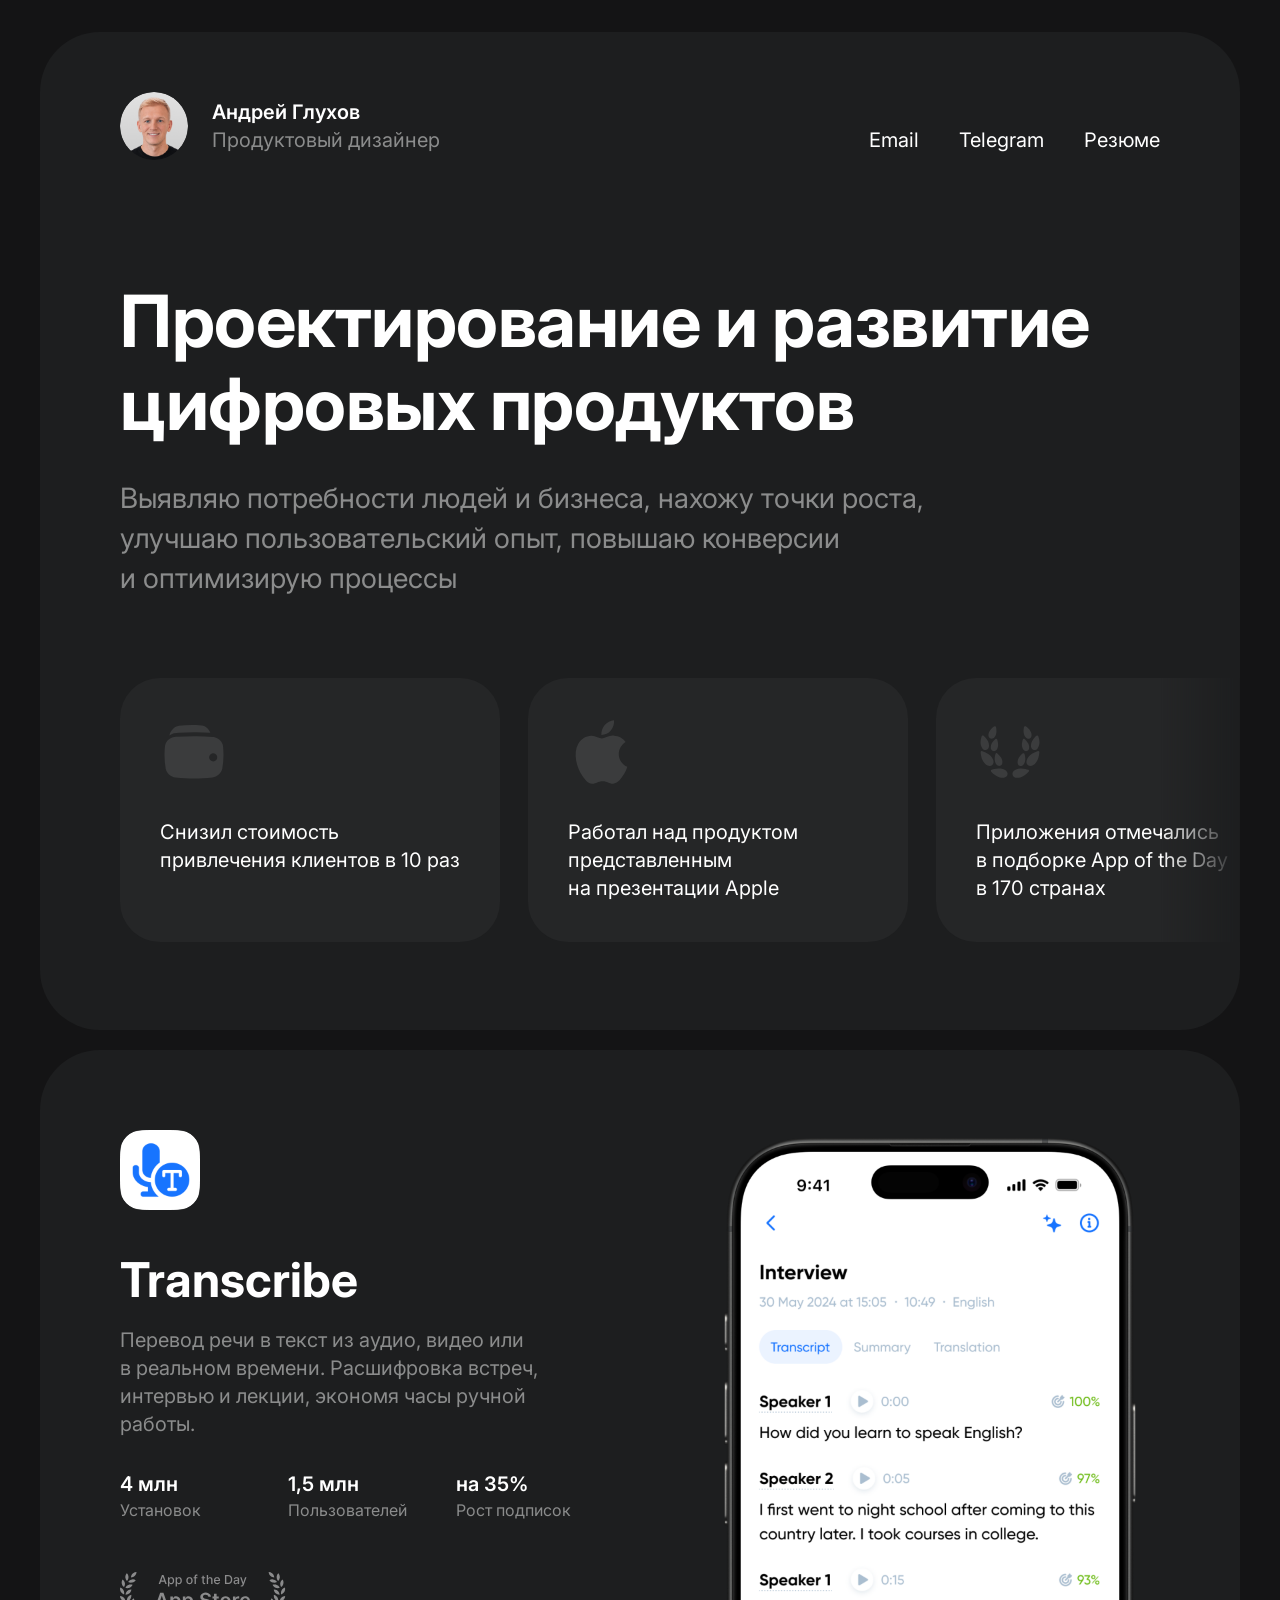
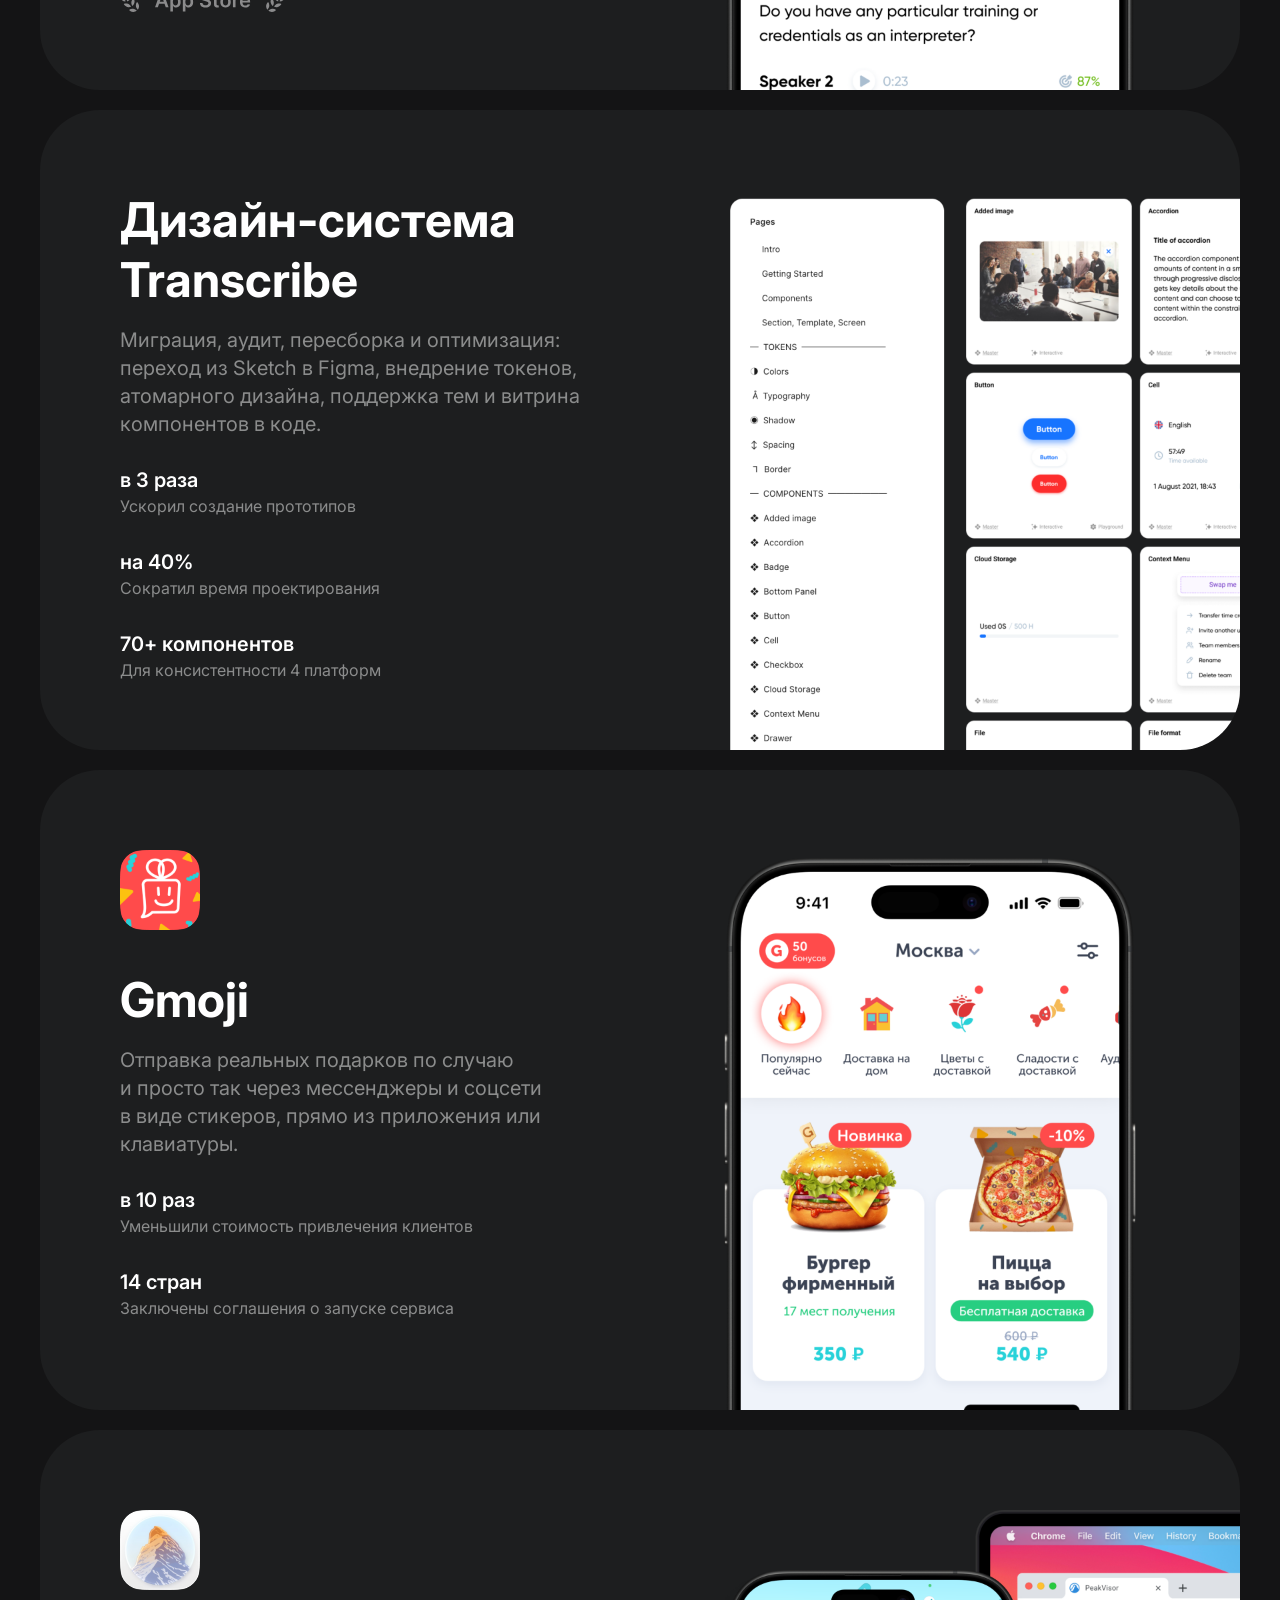
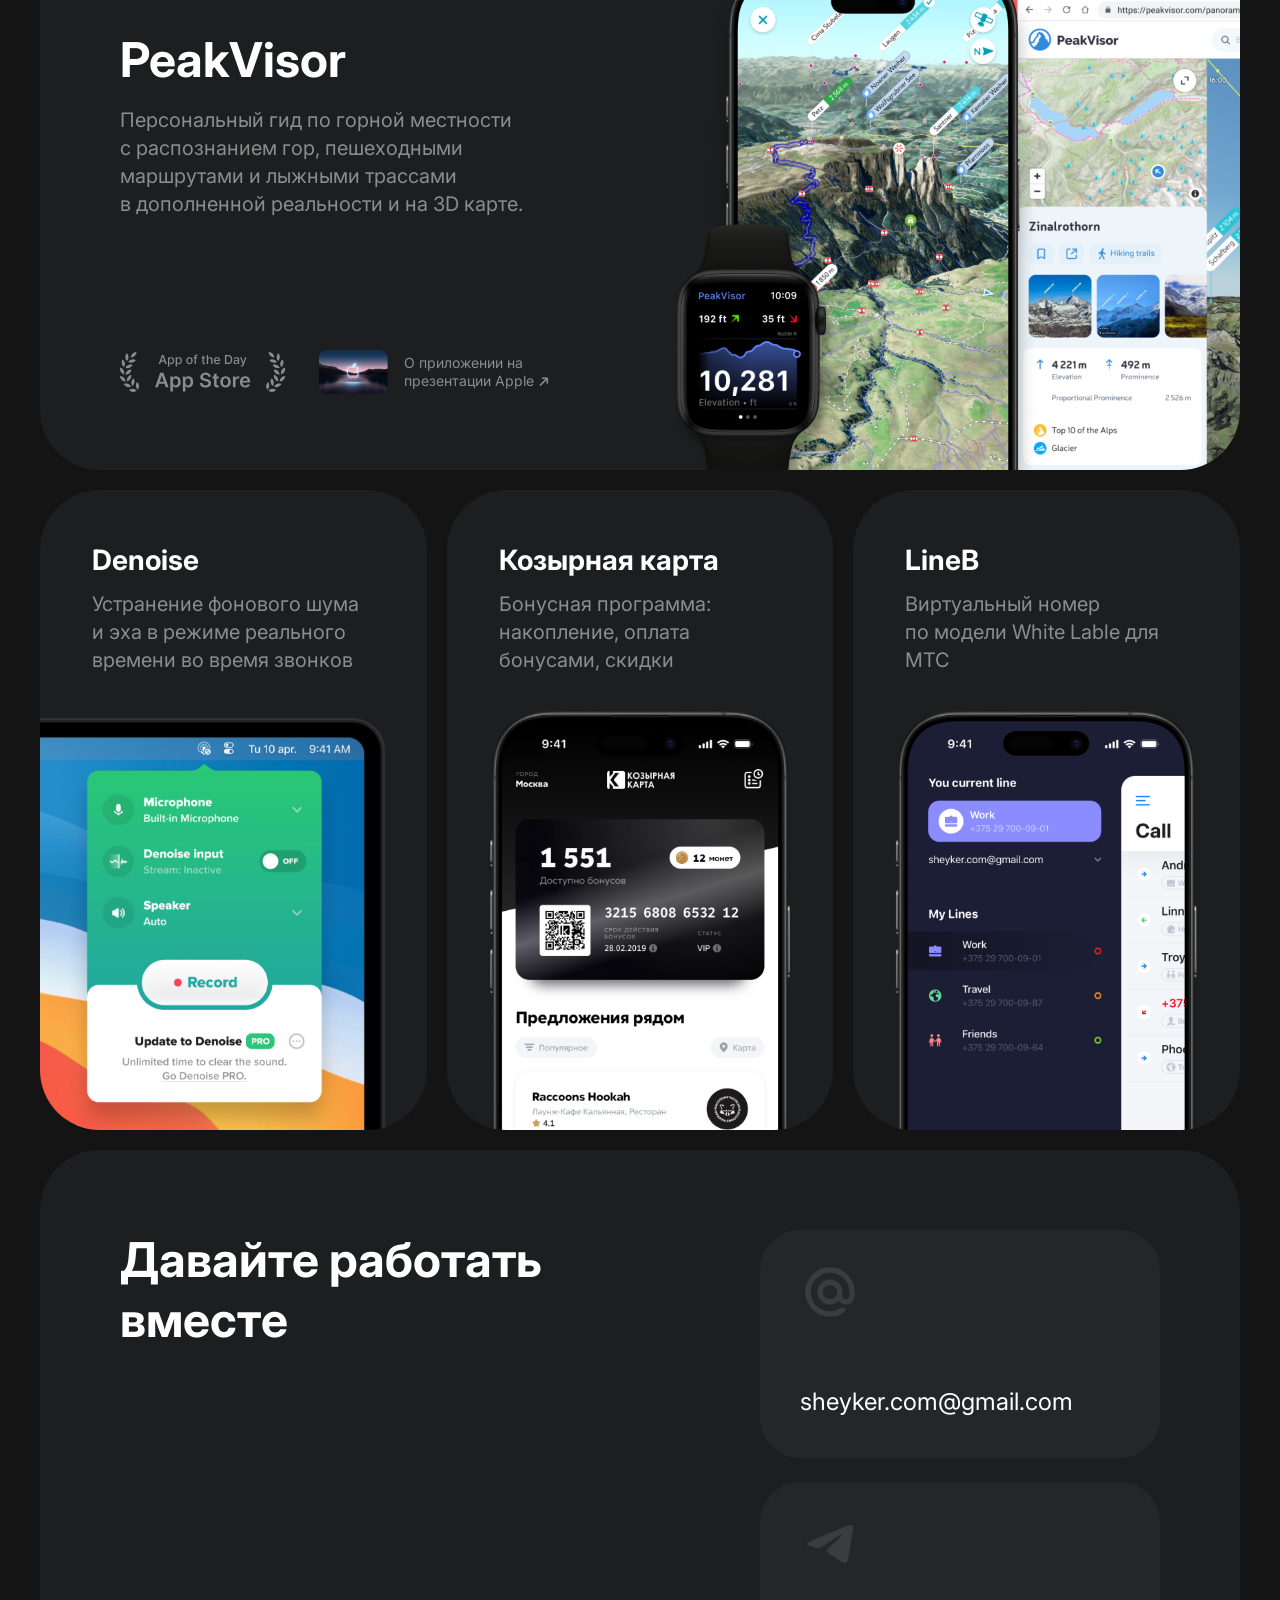
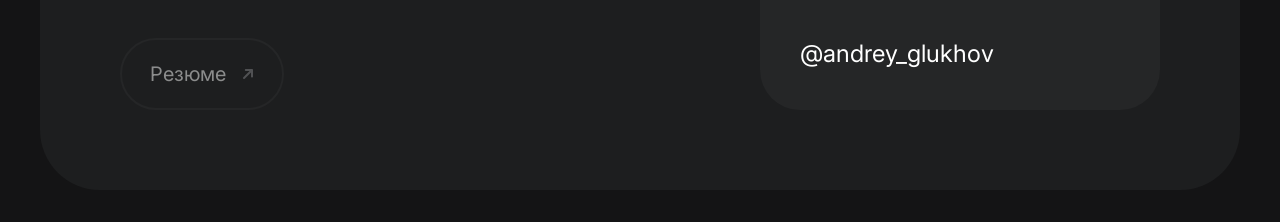
==== index.html @ d3bd771d "Загрузка портфолио" ====
<!DOCTYPE html>
<html lang="ru">
<head>
  <meta charset="UTF-8">
  <meta name="viewport" content="width=device-width, initial-scale=1.0, viewport-fit=cover">
  <!-- Yandex.Metrika counter -->
  <script type="text/javascript">
    (function(m,e,t,r,i,k,a){
        m[i]=m[i]||function(){(m[i].a=m[i].a||[]).push(arguments)};
        m[i].l=1*new Date();
        for (var j = 0; j < document.scripts.length; j++) {if (document.scripts[j].src === r) { return; }}
        k=e.createElement(t),a=e.getElementsByTagName(t)[0],k.async=1,k.src=r,a.parentNode.insertBefore(k,a)
    })(window, document,'script','https://mc.yandex.ru/metrika/tag.js?id=114570812', 'ym');

    ym(114570812, 'init', {ssr:true, webvisor:true, clickmap:true, ecommerce:"dataLayer", referrer: document.referrer, url: location.href, accurateTrackBounce:true, trackLinks:true});
  </script>
  
  <!-- /Yandex.Metrika counter -->
  <meta name="description" content="Проектирую и развиваю цифровые продукты: от исследований до интерфейсов и дизайн-систем. В портфолио – кейсы, решения и результаты для бизнеса.">
  <title>Андрей Глухов – Продуктовый дизайнер</title>
  <link rel="icon" type="image/png" sizes="32x32" href="/assets/favicon-32x32.png?v=20260929-avatar">
  <link rel="icon" type="image/png" sizes="16x16" href="/assets/favicon-16x16.png?v=20260929-avatar">
  <link rel="apple-touch-icon" href="/assets/apple-touch-icon.png?v=20260929-avatar">
  <link rel="preconnect" href="https://fonts.googleapis.com">
  <link rel="preconnect" href="https://fonts.gstatic.com" crossorigin>
  <link href="https://fonts.googleapis.com/css2?family=Inter:wght@400;500;600;700&display=swap" rel="stylesheet">
  <link rel="stylesheet" href="/css/styles.css?v=home-entrance-20261008-2">
  <style>
    .app-badge--interactive {
      width: fit-content;
    }

    .app-badge--interactive .app-badge__image {
      pointer-events: none;
    }

    @media (hover: hover) {
      .card--project:is(:hover, .project-case-active) .app-badge--interactive .app-badge__text {
        fill: #fff;
      }

      .card--project:is(:hover, .project-case-active) .app-badge--interactive .app-badge__laurel--left {
        translate: 1px;
      }

      .card--project:is(:hover, .project-case-active) .app-badge--interactive .app-badge__laurel--right {
        translate: -1px;
      }
    }

    @media (prefers-reduced-motion: no-preference) {
      .app-badge--interactive .app-badge__text {
        transition: fill 240ms ease-out;
      }

      .app-badge--interactive .app-badge__laurel {
        transition: translate 240ms ease-out;
      }

      .home-page .card--hero .hero__title,
      .home-page .card--hero .hero__description,
      .home-page .card--hero .achievements {
        animation: hero-section-enter 900ms ease both;
      }

      .home-page .card--hero .hero__title {
        animation-delay: 200ms;
      }

      .home-page .card--hero .hero__description {
        animation-delay: 400ms;
      }

      .home-page .card--hero .achievements {
        animation-delay: 600ms;
      }

      [data-reveal-near-achievements-end]:not(.is-visible) {
        opacity: 0;
      }

      .home-project-scroll-entrance.card--project--transcribe {
        --project-reveal-duration: 400ms;
      }

      .home-project-scroll-entrance.reveal-card.is-visible {
        animation: hero-content-reveal var(--project-reveal-duration, 220ms) ease-out;
      }

      @keyframes hero-section-enter {
        from { opacity: 0; transform: translateY(8px); }
        to { opacity: 1; transform: translateY(0); }
      }

      @keyframes hero-content-reveal {
        from { opacity: 0; }
        to { opacity: 1; }
      }
    }
  </style>
  <noscript><style>[data-reveal-near-achievements-end]:not(.is-visible) { opacity: 1; }</style></noscript>
  <script src="/js/pages-index-url.js"></script>
</head>
<body class="home-page">
  <noscript><div><img src="https://mc.yandex.ru/watch/114570812" style="position:absolute; left:-9999px;" alt="" /></div></noscript>
  <header class="mobile-header" data-mobile-floating-header>
    <div class="mobile-header__bar">
      <div class="mobile-header__profile">
        <a class="mobile-header__avatar" href="/" aria-label="Главная">
          <img src="/assets/img_avatar.png" alt="" width="52" height="52">
        </a>
        <div class="mobile-header__info">
          <a class="mobile-header__name" href="/">Андрей Глухов</a>
          <p class="mobile-header__role">Продуктовый дизайнер</p>
        </div>
      </div>
      <button class="mobile-header__menu-btn" type="button" aria-expanded="false" aria-controls="mobile-header-menu" aria-label="Открыть меню">
        <img src="/assets/icon_menu_24.svg" alt="" width="24" height="24" aria-hidden="true">
      </button>
    </div>
    <div class="mobile-header__menu" id="mobile-header-menu" role="dialog" aria-modal="true" aria-label="Меню сайта" hidden>
      <div class="mobile-header__menu-top">
        <button class="mobile-header__close-btn" type="button" aria-label="Закрыть меню">
          <img src="/assets/icon_close_24.svg" alt="" width="24" height="24" aria-hidden="true">
        </button>
      </div>
      <nav class="mobile-header__menu-nav" aria-label="Навигация по проектам">
        <a class="mobile-header__menu-link" href="/">Главная</a>
        <a class="mobile-header__menu-link" href="/transcribe/">Transcribe</a>
        <a class="mobile-header__menu-link" href="/transcribe-design-system/">Дизайн-система Transcribe</a>
        <a class="mobile-header__menu-link" href="/gmoji/">Gmoji</a>
      </nav>
      <div class="mobile-header__menu-contacts">
        <button class="mobile-header__contact-link email-copy" type="button" data-email="sheyker.com@gmail.com" aria-label="Скопировать email sheyker.com@gmail.com"><span>Email</span><span class="email-copy__icons" aria-hidden="true"><svg class="email-copy__copy" width="16" height="16" viewBox="0 0 24 24" fill="none" xmlns="http://www.w3.org/2000/svg">
<path d="M9 15C9 12.1716 9 10.7574 9.87868 9.87868C10.7574 9 12.1716 9 15 9L16 9C18.8284 9 20.2426 9 21.1213 9.87868C22 10.7574 22 12.1716 22 15V16C22 18.8284 22 20.2426 21.1213 21.1213C20.2426 22 18.8284 22 16 22H15C12.1716 22 10.7574 22 9.87868 21.1213C9 20.2426 9 18.8284 9 16L9 15Z" stroke="currentColor" stroke-width="1.5" stroke-linecap="round" stroke-linejoin="round"/>
<path d="M16.9999 9C16.9975 6.04291 16.9528 4.51121 16.092 3.46243C15.9258 3.25989 15.7401 3.07418 15.5376 2.90796C14.4312 2 12.7875 2 9.5 2C6.21252 2 4.56878 2 3.46243 2.90796C3.25989 3.07417 3.07418 3.25989 2.90796 3.46243C2 4.56878 2 6.21252 2 9.5C2 12.7875 2 14.4312 2.90796 15.5376C3.07417 15.7401 3.25989 15.9258 3.46243 16.092C4.51121 16.9528 6.04291 16.9975 9 16.9999" stroke="currentColor" stroke-width="1.5" stroke-linecap="round" stroke-linejoin="round"/>
</svg><svg class="email-copy__check" width="16" height="16" viewBox="0 0 24 24" fill="none" stroke="currentColor" stroke-width="2" stroke-linecap="round" stroke-linejoin="round"><path d="m5 12 4 4L19 6"/></svg></span></button>
        <a class="mobile-header__contact-link external-link" href="https://t.me/andrey_glukhov" target="_blank" rel="noopener noreferrer" aria-label="Telegram — открыть в новой вкладке">Telegram<svg class="external-link__arrow" aria-hidden="true" width="20" height="20" viewBox="0 0 20 20" fill="none" xmlns="http://www.w3.org/2000/svg">
<path d="M14.002 5C14.2671 5.00006 14.5215 5.10549 14.709 5.29297C14.8965 5.48049 15.002 5.73484 15.002 6V12.4453C15.0018 12.9973 14.554 13.4452 14.002 13.4453C13.4498 13.4453 13.0022 12.9974 13.002 12.4453V8.37891L6.70901 14.7051C6.31962 15.0965 5.6865 15.0981 5.29495 14.709C4.9035 14.3195 4.90175 13.6865 5.29104 13.2949L11.5537 7H7.87014C7.31786 7 6.87014 6.55228 6.87014 6C6.87014 5.44772 7.31786 5 7.87014 5H14.002Z" fill="currentColor"/>
</svg></a>
        <a class="mobile-header__contact-link mobile-header__contact-link--resume" href="/cv.pdf" target="_blank" rel="noopener noreferrer">
          Резюме
          <svg aria-hidden="true" class="icon-color--subtle" width="20" height="20" viewBox="0 0 20 20" fill="none" xmlns="http://www.w3.org/2000/svg"><path d="M14.002 5C14.2671 5.00006 14.5215 5.10549 14.709 5.29297C14.8965 5.48049 15.002 5.73484 15.002 6V12.4453C15.0018 12.9973 14.554 13.4452 14.002 13.4453C13.4498 13.4453 13.0022 12.9974 13.002 12.4453V8.37891L6.70901 14.7051C6.31962 15.0965 5.6865 15.0981 5.29495 14.709C4.9035 14.3195 4.90175 13.6865 5.29104 13.2949L11.5537 7H7.87014C7.31786 7 6.87014 6.55228 6.87014 6C6.87014 5.44772 7.31786 5 7.87014 5H14.002Z" fill="currentColor"/></svg>
        </a>
      </div>
    </div>
  </header>
  <div class="page">

    <!-- Hero -->
    <main>
      <article class="page__container card card--hero">

        <header class="header">
          <div class="header__profile">
            <figure class="header__avatar">
              <img src="/assets/img_avatar.png" alt="Фото Андрея Глухова" width="68" height="68">
            </figure>
            <div class="header__info">
              <a class="header__name" href="/">Андрей Глухов</a>
              <p class="header__role">Продуктовый дизайнер</p>
            </div>
          </div>

          <nav class="header__nav" aria-label="Основная навигация">
            <button class="header__link email-copy" type="button" data-email="sheyker.com@gmail.com" aria-label="Скопировать email sheyker.com@gmail.com"><span>Email</span><span class="email-copy__icons" aria-hidden="true"><svg class="email-copy__copy" width="16" height="16" viewBox="0 0 24 24" fill="none" xmlns="http://www.w3.org/2000/svg">
<path d="M9 15C9 12.1716 9 10.7574 9.87868 9.87868C10.7574 9 12.1716 9 15 9L16 9C18.8284 9 20.2426 9 21.1213 9.87868C22 10.7574 22 12.1716 22 15V16C22 18.8284 22 20.2426 21.1213 21.1213C20.2426 22 18.8284 22 16 22H15C12.1716 22 10.7574 22 9.87868 21.1213C9 20.2426 9 18.8284 9 16L9 15Z" stroke="currentColor" stroke-width="1.5" stroke-linecap="round" stroke-linejoin="round"/>
<path d="M16.9999 9C16.9975 6.04291 16.9528 4.51121 16.092 3.46243C15.9258 3.25989 15.7401 3.07418 15.5376 2.90796C14.4312 2 12.7875 2 9.5 2C6.21252 2 4.56878 2 3.46243 2.90796C3.25989 3.07417 3.07418 3.25989 2.90796 3.46243C2 4.56878 2 6.21252 2 9.5C2 12.7875 2 14.4312 2.90796 15.5376C3.07417 15.7401 3.25989 15.9258 3.46243 16.092C4.51121 16.9528 6.04291 16.9975 9 16.9999" stroke="currentColor" stroke-width="1.5" stroke-linecap="round" stroke-linejoin="round"/>
</svg><svg class="email-copy__check" width="16" height="16" viewBox="0 0 24 24" fill="none" stroke="currentColor" stroke-width="2" stroke-linecap="round" stroke-linejoin="round"><path d="m5 12 4 4L19 6"/></svg></span></button>
            <a class="header__link external-link" href="https://t.me/andrey_glukhov" target="_blank" rel="noopener noreferrer" aria-label="Telegram — открыть в новой вкладке">Telegram<svg class="external-link__arrow" aria-hidden="true" width="20" height="20" viewBox="0 0 20 20" fill="none" xmlns="http://www.w3.org/2000/svg">
<path d="M14.002 5C14.2671 5.00006 14.5215 5.10549 14.709 5.29297C14.8965 5.48049 15.002 5.73484 15.002 6V12.4453C15.0018 12.9973 14.554 13.4452 14.002 13.4453C13.4498 13.4453 13.0022 12.9974 13.002 12.4453V8.37891L6.70901 14.7051C6.31962 15.0965 5.6865 15.0981 5.29495 14.709C4.9035 14.3195 4.90175 13.6865 5.29104 13.2949L11.5537 7H7.87014C7.31786 7 6.87014 6.55228 6.87014 6C6.87014 5.44772 7.31786 5 7.87014 5H14.002Z" fill="currentColor"/>
</svg></a>
            <a class="header__link external-link" href="/cv.pdf" target="_blank" rel="noopener noreferrer" aria-label="Резюме — открыть в новой вкладке">Резюме<svg class="external-link__arrow" aria-hidden="true" width="20" height="20" viewBox="0 0 20 20" fill="none" xmlns="http://www.w3.org/2000/svg">
<path d="M14.002 5C14.2671 5.00006 14.5215 5.10549 14.709 5.29297C14.8965 5.48049 15.002 5.73484 15.002 6V12.4453C15.0018 12.9973 14.554 13.4452 14.002 13.4453C13.4498 13.4453 13.0022 12.9974 13.002 12.4453V8.37891L6.70901 14.7051C6.31962 15.0965 5.6865 15.0981 5.29495 14.709C4.9035 14.3195 4.90175 13.6865 5.29104 13.2949L11.5537 7H7.87014C7.31786 7 6.87014 6.55228 6.87014 6C6.87014 5.44772 7.31786 5 7.87014 5H14.002Z" fill="currentColor"/>
</svg></a>
          </nav>
        <button class="header__menu-btn mobile-header__menu-btn" type="button" aria-expanded="false" aria-controls="mobile-header-menu" aria-label="Открыть меню">
            <img src="/assets/icon_menu_24.svg" alt="" width="24" height="24" aria-hidden="true">
          </button>
        </header>

        <section class="hero" aria-labelledby="hero-title">
          <h1 class="hero__title" id="hero-title">Проекти&shy;рование и развитие цифровых продуктов</h1>
          <p class="hero__description">
            Выявляю потребности людей и бизнеса, нахожу точки роста, улучшаю пользовательский опыт, повышаю конверсии
            и оптимизирую процессы
          </p>
        </section>

        <!-- Достижения: одна строка с горизонтальным скроллом, обрезка по границе article -->
        <ul class="achievements" aria-label="Ключевые достижения">
            <li class="achievement">
              <div class="achievement__icon" aria-hidden="true">
                <img src="/assets/icon_wallet_68.svg" alt="">
              </div>
              <p class="achievement__text">Снизил стоимость привлечения клиентов в 10 раз</p>
            </li>
            <li class="achievement">
              <div class="achievement__icon" aria-hidden="true">
                <img src="/assets/icon_apple_68.svg" alt="">
              </div>
              <p class="achievement__text">Работал над продуктом представленным на презентации Apple</p>
            </li>
            <li class="achievement">
              <div class="achievement__icon" aria-hidden="true">
                <img src="/assets/icon_award_68.svg" alt="">
              </div>
              <p class="achievement__text">
                Приложения отмечались<br>
                в подборке App of the Day<br>
                в 170 странах
              </p>
            </li>
            <li class="achievement">
              <div class="achievement__icon" aria-hidden="true">
                <img src="/assets/icon_rocket_68.svg" alt="">
              </div>
              <p class="achievement__text">Помог B2B‑направлению выйти на рынки 14 стран, развивая приложение</p>
            </li>
            <li class="achievement">
              <div class="achievement__icon" aria-hidden="true">
                <img src="/assets/icon_design_system_68.svg" alt="">
              </div>
              <p class="achievement__text">Сократил время проектирования создав дизайн-систему</p>
            </li>
            <li class="achievement">
              <div class="achievement__icon" aria-hidden="true">
                <img src="/assets/icon_devices_68.svg" alt="">
              </div>
              <p class="achievement__text">Проводил исследования, A/B тесты, улучшал сценарии и повышал конверсии</p>
            </li>
        </ul>

      </article>

    <!-- Transcribe -->
    <a class="page__container card card--project card--project--wide-right card--project--transcribe interactive-card home-project-scroll-entrance" href="/transcribe/" aria-labelledby="project-transcribe" data-reveal-near-achievements-end>
      <div class="project__content">
        <div class="project__icon">
          <img src="/assets/img_app_icon_transcribe_80.png" alt="Иконка приложения Transcribe" width="80" height="80">
        </div>
        <h2 class="project__title" id="project-transcribe">Transcribe</h2>
        <p class="project__description">
          Перевод речи в текст из аудио, видео или в реальном времени. Расшифровка встреч, интервью и лекции, экономя часы ручной работы.
        </p>
        <dl class="project__metrics project__metrics--row">
          <div class="metric">
            <dt class="metric__value">4 млн</dt>
            <dd class="metric__label">Установок</dd>
          </div>
          <div class="metric">
            <dt class="metric__value">1,5 млн</dt>
            <dd class="metric__label">Пользователей</dd>
          </div>
          <div class="metric">
            <dt class="metric__value">на 35%</dt>
            <dd class="metric__label">Рост подписок</dd>
          </div>
        </dl>
        <footer class="project__footer">
          <div class="app-badge app-badge--interactive" role="img" aria-label="App of the Day в App Store">
            <svg class="app-badge__image" aria-hidden="true" width="166" height="40" viewBox="0 0 166 40" fill="#8B8B8C" xmlns="http://www.w3.org/2000/svg">
              <defs>
                <path id="app-badge-text" d="M56.1494 24.2861C56.9922 24.2862 57.7526 24.5018 58.4297 24.9326C59.1113 25.3587 59.6512 25.9904 60.0488 26.8281C60.4513 27.6614 60.6523 28.6845 60.6523 29.8965C60.6523 31.0941 60.4563 32.1122 60.0635 32.9502C59.6705 33.7882 59.1351 34.4278 58.458 34.8682C57.781 35.3084 57.0141 35.5283 56.1572 35.5283C55.5323 35.5283 55.0135 35.4241 54.6016 35.2158C54.1899 35.0076 53.8583 34.7572 53.6074 34.4639C53.3612 34.1656 53.1695 33.8833 53.0322 33.6182H52.9258V39.4277H50.3545V24.4277H52.8828V26.2314H53.0322C53.1648 25.9665 53.3515 25.6848 53.5928 25.3867C53.8342 25.0837 54.1613 24.8254 54.5732 24.6123C54.985 24.3947 55.5106 24.2862 56.1494 24.2861ZM68.6494 24.2861C69.4922 24.2862 70.2526 24.5018 70.9297 24.9326C71.6113 25.3587 72.1512 25.9904 72.5488 26.8281C72.9513 27.6614 73.1523 28.6845 73.1523 29.8965C73.1523 31.0941 72.9563 32.1122 72.5635 32.9502C72.1705 33.7882 71.6351 34.4278 70.958 34.8682C70.281 35.3084 69.5141 35.5283 68.6572 35.5283C68.0323 35.5283 67.5135 35.4241 67.1016 35.2158C66.6899 35.0076 66.3583 34.7572 66.1074 34.4639C65.8612 34.1656 65.6695 33.8833 65.5322 33.6182H65.4258V39.4277H62.8545V24.4277H65.3828V26.2314H65.5322C65.6648 25.9665 65.8515 25.6848 66.0928 25.3867C66.3342 25.0837 66.6613 24.8254 67.0732 24.6123C67.485 24.3947 68.0106 24.2862 68.6494 24.2861ZM85.6279 20.5928C86.66 20.5928 87.5644 20.773 88.3408 21.1328C89.122 21.4879 89.7356 21.9828 90.1807 22.6172C90.6255 23.2468 90.8549 23.9711 90.8691 24.79H88.334C88.2677 24.1701 87.9881 23.6874 87.4961 23.3418C87.0085 22.9962 86.3738 22.8233 85.5928 22.8232C85.0436 22.8232 84.5717 22.9056 84.1787 23.0713C83.7859 23.2369 83.4856 23.4622 83.2773 23.7461C83.0691 24.0301 82.9618 24.3543 82.957 24.7188C82.957 25.0218 83.0258 25.2853 83.1631 25.5078C83.3051 25.7303 83.4969 25.92 83.7383 26.0762C83.9797 26.2276 84.2476 26.3548 84.541 26.459C84.8344 26.5631 85.1306 26.6507 85.4287 26.7217L86.793 27.0625C87.3419 27.1903 87.8696 27.3634 88.376 27.5811C88.8873 27.7988 89.3446 28.0739 89.7471 28.4053C90.1542 28.7367 90.4762 29.1368 90.7129 29.6055C90.9496 30.0741 91.0683 30.6234 91.0684 31.2529C91.0684 32.1052 90.8506 32.8562 90.415 33.5049C89.9795 34.1488 89.3492 34.653 88.5254 35.0176C87.7063 35.3774 86.7144 35.5576 85.5498 35.5576C84.4183 35.5576 83.4358 35.3816 82.6025 35.0312C81.7741 34.6809 81.125 34.1702 80.6562 33.498C80.1922 32.8257 79.9412 32.0059 79.9033 31.04H82.4961C82.534 31.5467 82.6902 31.9685 82.9648 32.3047C83.2394 32.6407 83.5969 32.892 84.0371 33.0576C84.4821 33.2232 84.9793 33.3057 85.5283 33.3057C86.1012 33.3057 86.6033 33.2202 87.0342 33.0498C87.4695 32.8747 87.8105 32.6337 88.0566 32.3262C88.3027 32.0138 88.4288 31.6489 88.4336 31.2324C88.4289 30.8538 88.3172 30.5411 88.0996 30.2949C87.8819 30.0441 87.5763 29.8356 87.1836 29.6699C86.7954 29.4995 86.3401 29.3474 85.8193 29.2148L84.165 28.7891C82.9673 28.4813 82.0202 28.0145 81.3242 27.3896C80.633 26.76 80.2872 25.9244 80.2871 24.8828C80.2871 24.0258 80.5194 23.2748 80.9834 22.6309C81.4521 21.9871 82.0888 21.4878 82.8936 21.1328C83.6985 20.773 84.61 20.5928 85.6279 20.5928ZM105.543 24.2861C106.608 24.2862 107.531 24.5206 108.312 24.9893C109.094 25.458 109.698 26.1164 110.124 26.9639C110.555 27.8112 110.769 28.7983 110.77 29.9248C110.77 31.0517 110.555 32.0371 110.124 32.8799C109.698 33.7226 109.094 34.3779 108.312 34.8467C107.531 35.3154 106.608 35.5497 105.543 35.5498C104.478 35.5498 103.554 35.3154 102.772 34.8467C101.991 34.378 101.385 33.7225 100.954 32.8799C100.528 32.0371 100.315 31.0517 100.315 29.9248C100.315 28.7983 100.528 27.8112 100.954 26.9639C101.385 26.1165 101.991 25.458 102.772 24.9893C103.554 24.5205 104.478 24.2861 105.543 24.2861ZM125.127 24.2861C125.799 24.2861 126.434 24.3946 127.03 24.6123C127.631 24.8253 128.162 25.1569 128.621 25.6064C129.085 26.0561 129.45 26.6294 129.715 27.3252C129.98 28.0164 130.113 28.8406 130.113 29.7969V30.5859H122.515C122.522 31.193 122.637 31.7162 122.861 32.1553C123.093 32.6051 123.418 32.9509 123.835 33.1924C124.252 33.4289 124.739 33.5469 125.298 33.5469C125.672 33.5468 126.011 33.4948 126.313 33.3906C126.616 33.2817 126.879 33.1233 127.102 32.915C127.324 32.7067 127.492 32.4483 127.605 32.1406L130.007 32.4111C129.855 33.0455 129.566 33.5998 129.14 34.0732C128.718 34.5418 128.178 34.9066 127.521 35.167C126.862 35.4226 126.109 35.5498 125.262 35.5498C124.168 35.5498 123.224 35.3225 122.429 34.8682C121.638 34.4089 121.029 33.7599 120.603 32.9219C120.177 32.0792 119.964 31.0872 119.964 29.9463C119.964 28.8244 120.177 27.8396 120.603 26.9922C121.033 26.1399 121.635 25.4764 122.407 25.0029C123.179 24.5249 124.086 24.2862 125.127 24.2861ZM96.5986 24.4277H98.751V26.417H96.5986V32.0557C96.5986 32.4013 96.6507 32.6669 96.7549 32.8516C96.8638 33.0314 97.0065 33.1544 97.1816 33.2207C97.3567 33.2869 97.5508 33.3203 97.7637 33.3203C97.9246 33.3203 98.0716 33.3078 98.2041 33.2842C98.3413 33.2605 98.4456 33.2396 98.5166 33.2207L98.9502 35.2305C98.8129 35.2778 98.616 35.3299 98.3604 35.3867C98.1095 35.4435 97.8018 35.4768 97.4375 35.4863C96.7937 35.5053 96.2133 35.4083 95.6973 35.1953C95.1813 34.9775 94.7718 34.6409 94.4688 34.1865C94.1705 33.7321 94.0237 33.164 94.0283 32.4824V26.417H92.4795V24.4277H94.0283V21.8145H96.5986V24.4277ZM48.5518 35.3369H45.7393L44.5342 31.75H39.0664L37.8633 35.3369H35.0508L40.1719 20.792H43.4248L48.5518 35.3369ZM118.25 24.2715C118.392 24.2715 118.551 24.2788 118.727 24.293C118.906 24.3024 119.056 24.3191 119.174 24.3428V26.708C119.065 26.6701 118.892 26.6368 118.655 26.6084C118.423 26.5753 118.198 26.5586 117.98 26.5586C117.512 26.5586 117.09 26.6607 116.716 26.8643C116.347 27.0631 116.056 27.3404 115.843 27.6953C115.63 28.0504 115.523 28.4599 115.523 28.9238V35.3369H112.952V24.4277H115.445V26.2461H115.559C115.757 25.6165 116.098 25.1309 116.581 24.79C117.069 24.4445 117.625 24.2715 118.25 24.2715ZM105.557 26.3242C104.965 26.3243 104.472 26.4857 104.079 26.8076C103.691 27.1295 103.4 27.5624 103.206 28.1064C103.017 28.6462 102.922 29.2504 102.922 29.918C102.922 30.5808 103.017 31.182 103.206 31.7217C103.4 32.2613 103.691 32.6927 104.079 33.0146C104.472 33.3318 104.965 33.4902 105.557 33.4902C106.134 33.4902 106.618 33.3319 107.006 33.0146C107.394 32.6927 107.683 32.2614 107.872 31.7217C108.066 31.182 108.163 30.5807 108.163 29.918C108.163 29.2504 108.066 28.6462 107.872 28.1064C107.683 27.5623 107.394 27.1295 107.006 26.8076C106.618 26.4857 106.134 26.3242 105.557 26.3242ZM55.4395 26.3955C54.8903 26.3955 54.4235 26.5394 54.04 26.8281C53.6566 27.1169 53.3658 27.5222 53.167 28.043C52.9729 28.5638 52.876 29.1773 52.876 29.8828C52.876 30.5882 52.975 31.2061 53.1738 31.7363C53.3774 32.2666 53.6691 32.6812 54.0479 32.9795C54.4312 33.2728 54.8952 33.4189 55.4395 33.4189C56.0076 33.4189 56.4837 33.2679 56.8672 32.9648C57.2506 32.6571 57.5393 32.2381 57.7334 31.708C57.9322 31.1731 58.0322 30.5645 58.0322 29.8828C58.0322 29.2057 57.9353 28.6037 57.7412 28.0781C57.5471 27.5527 57.2575 27.141 56.874 26.8428C56.4906 26.5446 56.0122 26.3955 55.4395 26.3955ZM67.9395 26.3955C67.3903 26.3955 66.9235 26.5394 66.54 26.8281C66.1566 27.1169 65.8658 27.5222 65.667 28.043C65.4729 28.5638 65.376 29.1773 65.376 29.8828C65.376 30.5882 65.475 31.2061 65.6738 31.7363C65.8774 32.2666 66.1691 32.6812 66.5479 32.9795C66.9312 33.2728 67.3952 33.4189 67.9395 33.4189C68.5076 33.4189 68.9837 33.2679 69.3672 32.9648C69.7506 32.6571 70.0393 32.2381 70.2334 31.708C70.4322 31.1731 70.5322 30.5645 70.5322 29.8828C70.5322 29.2057 70.4353 28.6037 70.2412 28.0781C70.0471 27.5527 69.7575 27.141 69.374 26.8428C68.9905 26.5446 68.5123 26.3955 67.9395 26.3955ZM39.7764 29.6338H43.8232L41.8545 23.7744H41.7412L39.7764 29.6338ZM125.163 26.2891C124.638 26.2891 124.175 26.4162 123.777 26.6719C123.38 26.9228 123.07 27.2551 122.848 27.667C122.653 28.0302 122.544 28.4253 122.52 28.8525H127.648C127.644 28.3603 127.537 27.9225 127.329 27.5391C127.121 27.1508 126.829 26.8446 126.455 26.6221C126.086 26.3998 125.655 26.2891 125.163 26.2891ZM51.3145 5.1709C51.862 5.17107 52.3514 5.30921 52.7812 5.58594C53.2112 5.86286 53.5485 6.26289 53.793 6.78418C54.0403 7.30547 54.164 7.93279 54.1641 8.66602C54.1641 9.39949 54.0423 10.0293 53.7979 10.5537C53.5534 11.0749 53.217 11.477 52.79 11.7598C52.363 12.0395 51.8749 12.1796 51.3271 12.1797C50.915 12.1797 50.5775 12.11 50.3154 11.9717C50.0563 11.8333 49.8524 11.6708 49.7051 11.4854C49.5581 11.3002 49.4447 11.1353 49.3652 10.9912H49.2861V14.5928H47.9639V5.25879H49.2549V6.35938H49.3652C49.4418 6.21812 49.5522 6.05447 49.6963 5.86914C49.8406 5.68366 50.0417 5.52121 50.2979 5.38281C50.5541 5.24164 50.8935 5.1709 51.3145 5.1709ZM58.9941 5.1709C59.5419 5.171 60.0319 5.30911 60.4619 5.58594C60.8918 5.86286 61.2292 6.26289 61.4736 6.78418C61.7209 7.30546 61.8447 7.93281 61.8447 8.66602C61.8447 9.39949 61.723 10.0293 61.4785 10.5537C61.2341 11.0749 60.8976 11.477 60.4707 11.7598C60.0437 12.0395 59.5555 12.1796 59.0078 12.1797C58.5957 12.1797 58.2582 12.1099 57.9961 11.9717C57.737 11.8333 57.533 11.6708 57.3857 11.4854C57.2388 11.3002 57.1254 11.1353 57.0459 10.9912H56.9658V14.5928H55.6445V5.25879H56.9355V6.35938H57.0459C57.1225 6.21811 57.2328 6.05447 57.377 5.86914C57.5213 5.68366 57.7223 5.52121 57.9785 5.38281C58.2346 5.24173 58.5735 5.17095 58.9941 5.1709ZM123.285 10.5264H123.355L125.075 5.25879H126.493L123.696 12.9531C123.567 13.3063 123.401 13.6052 123.201 13.8496C123.001 14.0969 122.762 14.2835 122.485 14.4072C122.209 14.5309 121.887 14.5927 121.521 14.5928C121.324 14.5928 121.144 14.5763 120.982 14.5439C120.821 14.5146 120.7 14.4815 120.62 14.4463L120.938 13.3643C121.18 13.4289 121.396 13.4571 121.584 13.4482C121.772 13.4392 121.939 13.3677 122.083 13.2354C122.23 13.1027 122.36 12.8861 122.472 12.5859L122.636 12.1357L120.151 5.25879H121.566L123.285 10.5264ZM116.536 5.1709C116.807 5.17097 117.094 5.20286 117.397 5.26758C117.704 5.32946 117.99 5.44454 118.255 5.6123C118.523 5.7802 118.742 6.02094 118.913 6.33301C119.084 6.64223 119.17 7.04443 119.17 7.53906V12.0469H117.879V11.1191H117.826C117.741 11.2899 117.612 11.4582 117.441 11.623C117.271 11.7878 117.051 11.9253 116.783 12.0342C116.515 12.143 116.194 12.1972 115.82 12.1973C115.39 12.1973 115.001 12.1179 114.653 11.959C114.306 11.797 114.03 11.5621 113.827 11.2559C113.627 10.9495 113.526 10.5738 113.526 10.1289C113.526 9.74613 113.6 9.43099 113.747 9.18359C113.894 8.93629 114.093 8.74 114.344 8.5957C114.594 8.45147 114.874 8.34216 115.184 8.26855C115.493 8.195 115.808 8.13886 116.129 8.10059C116.535 8.05348 116.866 8.0148 117.119 7.98535C117.372 7.95294 117.557 7.9017 117.672 7.83105C117.786 7.76031 117.844 7.64509 117.844 7.48633V7.45508C117.844 7.06952 117.734 6.77062 117.517 6.55859C117.302 6.34664 116.98 6.24037 116.554 6.24023C116.109 6.24023 115.758 6.33906 115.502 6.53613C115.249 6.73045 115.073 6.94709 114.976 7.18555L113.734 6.90332C113.882 6.49103 114.096 6.15761 114.379 5.9043C114.664 5.64825 114.993 5.46252 115.364 5.34766C115.735 5.22993 116.127 5.1709 116.536 5.1709ZM69.4785 5.1709C70.1144 5.17106 70.6705 5.3169 71.1445 5.6084C71.6185 5.90003 71.987 6.30986 72.249 6.83691C72.511 7.36408 72.6425 7.97982 72.6426 8.68359C72.6426 9.38465 72.5111 9.99811 72.249 10.5225C71.987 11.0465 71.6184 11.4545 71.1445 11.7461C70.6705 12.0376 70.1144 12.1834 69.4785 12.1836C68.8424 12.1836 68.2858 12.0376 67.8115 11.7461C67.3375 11.4545 66.9691 11.0466 66.707 10.5225C66.4448 9.99806 66.3135 9.38476 66.3135 8.68359C66.3135 7.97972 66.4449 7.36413 66.707 6.83691C66.9692 6.30983 67.3375 5.9 67.8115 5.6084C68.2858 5.31691 68.8424 5.1709 69.4785 5.1709ZM97.0986 5.1709C97.4814 5.17097 97.8537 5.23374 98.2129 5.36035C98.572 5.48703 98.8951 5.68618 99.1807 5.95703C99.4663 6.22803 99.6915 6.58075 99.8564 7.01367C100.021 7.44368 100.104 7.96654 100.104 8.58203V9.05078H95.2803C95.2905 9.46454 95.3685 9.81995 95.5166 10.1162C95.6786 10.4342 95.9047 10.6769 96.1934 10.8447C96.482 11.0095 96.8194 11.0928 97.2051 11.0928C97.4553 11.0927 97.6846 11.057 97.8906 10.9863C98.0964 10.9127 98.2748 10.8033 98.4248 10.6592C98.5748 10.515 98.6901 10.3368 98.7695 10.125L100.021 10.3496C99.9204 10.7177 99.7406 11.0415 99.4814 11.3184C99.2253 11.5921 98.9022 11.8058 98.5137 11.959C98.128 12.1091 97.6869 12.1835 97.1924 12.1836C96.5239 12.1836 95.9469 12.0414 95.4639 11.7559C94.9837 11.4672 94.6128 11.0614 94.3506 10.54C94.0913 10.0156 93.9619 9.40139 93.9619 8.69727C93.9619 8.00212 94.0914 7.3896 94.3506 6.85938C94.6128 6.32921 94.978 5.9147 95.4463 5.61719C95.9175 5.31989 96.4686 5.17097 97.0986 5.1709ZM83.7812 5.25879H85.1729V6.31934H83.7812V10.0537C83.7812 10.31 83.8189 10.5032 83.8955 10.6328C83.972 10.7592 84.0708 10.8464 84.1914 10.8936C84.3149 10.9376 84.4497 10.9599 84.5938 10.96C84.6995 10.9599 84.7927 10.9522 84.8721 10.9375C84.9512 10.9229 85.0136 10.9112 85.0576 10.9023L85.2969 11.9941C85.2204 12.0235 85.1107 12.0526 84.9697 12.082C84.8285 12.1144 84.6512 12.1328 84.4395 12.1357C84.092 12.1416 83.7672 12.0797 83.4668 11.9502C83.1665 11.8206 82.9238 11.6195 82.7383 11.3486C82.5527 11.0776 82.459 10.7375 82.459 10.3281V6.31934H81.4648V5.25879H82.459V3.63281H83.7812V5.25879ZM46.7637 12.0469H45.3135L44.4863 9.65137H40.9502L40.1211 12.0469H38.6719L41.9287 2.99609H43.5068L46.7637 12.0469ZM76.5781 2.57227C76.8429 2.5723 77.0704 2.59456 77.2588 2.63867C77.447 2.67986 77.5875 2.7186 77.6787 2.75391L77.3691 3.82324C77.3074 3.80562 77.2276 3.78421 77.1309 3.76074C77.0338 3.7343 76.9155 3.72172 76.7773 3.72168C76.4565 3.7217 76.2264 3.80109 76.0879 3.95996C75.9524 4.11905 75.8848 4.34898 75.8848 4.64941V5.25879H77.3477V6.31934H75.8848V12.0469H74.5635V6.31934H73.5117V5.25879H74.5635V4.47266C74.5635 4.04841 74.6562 3.6959 74.8418 3.41602C75.0274 3.13343 75.2739 2.92257 75.5801 2.78418C75.8861 2.64306 76.2192 2.57232 76.5781 2.57227ZM88.084 6.36426H88.168C88.3271 5.99904 88.5705 5.70819 88.8975 5.49316C89.2244 5.27843 89.6518 5.1709 90.1787 5.1709C90.6439 5.17099 91.051 5.2666 91.3984 5.45801C91.7487 5.6495 92.0205 5.93559 92.2119 6.31543C92.4062 6.69244 92.5029 7.16411 92.5029 7.72949V12.0469H91.1816V7.88867C91.1816 7.39096 91.053 7.00444 90.7969 6.73047C90.5407 6.45388 90.1837 6.31555 89.7275 6.31543C89.4158 6.31548 89.1358 6.3815 88.8887 6.51367C88.6442 6.6462 88.451 6.84147 88.3096 7.09766C88.1711 7.351 88.1016 7.65722 88.1016 8.0166V12.0469H86.7803V2.99609H88.084V6.36426ZM107.992 2.99609C108.879 2.99618 109.641 3.17775 110.277 3.54004C110.913 3.89943 111.402 4.41644 111.74 5.09082C112.082 5.76249 112.253 6.56909 112.253 7.50879C112.253 8.45129 112.08 9.26197 111.735 9.93945C111.394 10.6165 110.899 11.1377 110.251 11.5029C109.603 11.8652 108.818 12.0468 107.899 12.0469H104.97V2.99609H107.992ZM117.849 8.72363C117.802 8.77071 117.709 8.81525 117.574 8.85645C117.442 8.89469 117.29 8.92858 117.119 8.95801C116.949 8.98447 116.782 9.00967 116.62 9.0332C116.458 9.05379 116.322 9.07122 116.213 9.08594C115.957 9.11832 115.723 9.17354 115.511 9.25C115.302 9.32653 115.133 9.43688 115.007 9.58105C114.883 9.72241 114.821 9.91094 114.821 10.1465C114.821 10.4735 114.942 10.7217 115.184 10.8896C115.425 11.0543 115.734 11.1367 116.107 11.1367C116.472 11.1366 116.785 11.0642 117.044 10.9199C117.306 10.7756 117.505 10.5871 117.641 10.3545C117.779 10.1189 117.849 9.86663 117.849 9.59863V8.72363ZM69.4824 6.27539C69.0672 6.2754 68.7222 6.38667 68.4482 6.60742C68.1774 6.82831 67.9753 7.12124 67.8428 7.48633C67.7131 7.8487 67.6484 8.24661 67.6484 8.67969C67.6484 9.11557 67.7132 9.51468 67.8428 9.87695C67.9754 10.2392 68.1772 10.5301 68.4482 10.748C68.7222 10.9658 69.0672 11.0752 69.4824 11.0752C69.8946 11.0751 70.2369 10.9659 70.5078 10.748C70.7787 10.5301 70.9788 10.2392 71.1084 9.87695C71.2409 9.51469 71.3076 9.11556 71.3076 8.67969C71.3076 8.24669 71.2409 7.84865 71.1084 7.48633C70.9789 7.12138 70.7785 6.82828 70.5078 6.60742C70.2369 6.38657 69.8946 6.2755 69.4824 6.27539ZM51.0312 6.29297C50.6484 6.29297 50.3237 6.39167 50.0586 6.58887C49.7965 6.78622 49.5984 7.0626 49.4629 7.41602C49.3274 7.76953 49.2588 8.18198 49.2588 8.65332C49.2588 9.1305 49.3284 9.54883 49.4668 9.9082C49.6052 10.2673 49.8054 10.5487 50.0674 10.752C50.3295 10.9521 50.6514 11.0527 51.0312 11.0527C51.4258 11.0526 51.7565 10.9483 52.0215 10.7393C52.2864 10.5272 52.4866 10.2391 52.6221 9.87695C52.7604 9.51474 52.8301 9.10677 52.8301 8.65332C52.8301 8.20559 52.7624 7.80272 52.627 7.44629C52.4944 7.09007 52.2932 6.8087 52.0254 6.60254C51.7604 6.39649 51.4286 6.29308 51.0312 6.29297ZM58.7119 6.29297C58.3291 6.29297 58.0043 6.39169 57.7393 6.58887C57.4771 6.78622 57.2781 7.06258 57.1426 7.41602C57.0072 7.76947 56.9395 8.18211 56.9395 8.65332C56.9395 9.1305 57.009 9.54883 57.1475 9.9082C57.2859 10.2673 57.4861 10.5487 57.748 10.752C58.0102 10.9521 58.332 11.0527 58.7119 11.0527C59.1064 11.0526 59.4372 10.9483 59.7021 10.7393C59.967 10.5272 60.1673 10.2391 60.3027 9.87695C60.4411 9.51475 60.5107 9.10675 60.5107 8.65332C60.5107 8.20559 60.4421 7.80272 60.3066 7.44629C60.1741 7.09021 59.9738 6.80865 59.7061 6.60254C59.4411 6.39647 59.1093 6.2931 58.7119 6.29297ZM106.335 10.8535H107.824C108.513 10.8534 109.087 10.724 109.544 10.4648C110 10.2027 110.342 9.82371 110.568 9.3291C110.795 8.83133 110.909 8.22444 110.909 7.50879C110.909 6.79888 110.795 6.19608 110.568 5.70117C110.345 5.2064 110.01 4.83052 109.565 4.57422C109.121 4.31802 108.568 4.18953 107.908 4.18945H106.335V10.8535ZM41.3477 8.50293H44.0889L42.7549 4.64062H42.6846L41.3477 8.50293ZM97.1084 6.2627C96.7374 6.2627 96.4126 6.3537 96.1357 6.53613C95.8618 6.71579 95.6493 6.95163 95.499 7.24316C95.3699 7.49624 95.3011 7.76899 95.2852 8.06055H98.8096C98.8095 7.71337 98.7388 7.40552 98.5977 7.1377C98.4563 6.86683 98.257 6.65221 98.001 6.49609C97.7479 6.34011 97.4497 6.26286 97.1084 6.2627Z"/>
                <path id="app-badge-laurel-left" d="M9.03613 37.9814C10.1906 37.0909 11.6455 36.6825 13.0947 36.8418C14.5441 37.0011 15.8761 37.7158 16.8096 38.8359C15.8209 39.5932 14.6087 40.0028 13.3633 40L13.0635 39.9912C12.3436 39.9516 11.6368 39.7757 10.9814 39.4707C10.2324 39.1221 9.56837 38.6133 9.03613 37.9814ZM17.0273 29.9727C18.143 30.9087 18.8548 32.2391 19.0156 33.6865C19.1763 35.1338 18.7735 36.5871 17.8906 37.7451C17.2573 37.2138 16.7476 36.5506 16.3975 35.8018C16.0473 35.0527 15.8647 34.236 15.8633 33.4092C15.8618 32.1668 16.2713 30.9586 17.0273 29.9727ZM3.75488 31.9092C5.10144 31.3545 6.61036 31.3411 7.9668 31.8711C9.3231 32.4012 10.4225 33.4343 11.0361 34.7549C9.92727 35.2093 8.6729 35.3183 7.42773 34.9912C6.62742 34.7774 5.8836 34.3899 5.24902 33.8574C4.61451 33.325 4.10443 32.6601 3.75488 31.9092ZM13.5547 26.2549C14.3882 27.4479 14.7307 28.9159 14.5107 30.3545C14.2907 31.7931 13.525 33.0921 12.373 33.9814C11.8989 33.3033 11.5785 32.5298 11.4355 31.7148C11.2926 30.8997 11.3307 30.0628 11.5459 29.2637C11.8673 28.0675 12.5731 27.0103 13.5547 26.2549ZM0 23.9277C1.45766 23.977 2.83964 24.5882 3.85645 25.6338C4.87319 26.6793 5.44548 28.0778 5.4541 29.5361C4.21271 29.4906 3.02083 29.0367 2.06348 28.2451C1.42575 27.7192 0.910127 27.0603 0.553711 26.3145C0.197412 25.5688 0.00860894 24.7541 0 23.9277ZM11.2725 22.8457C11.537 24.2792 11.2386 25.7594 10.4395 26.9785C9.64022 28.1976 8.40156 29.0615 6.98145 29.3906C6.83073 28.5772 6.86009 27.7403 7.06738 26.9395C7.27468 26.1386 7.65525 25.393 8.18164 24.7549C8.99975 23.755 10.0998 23.1185 11.2725 22.8457ZM11.3818 17.4365C11.2635 18.8871 10.5916 20.2369 9.50488 21.2051C8.41829 22.1732 7.00037 22.6858 5.5459 22.6367C5.61255 21.8124 5.8583 21.0122 6.2666 20.293C6.6749 19.5738 7.23552 18.9524 7.90918 18.4727L8.10156 18.3506C9.07322 17.7165 10.2185 17.3963 11.3818 17.4365ZM0.217773 15.5635C1.61269 15.9881 2.78925 16.9364 3.50098 18.209C4.21267 19.4816 4.40451 20.9799 4.03613 22.3906C2.84813 22.0278 1.81279 21.2833 1.09082 20.2725C0.610843 19.5987 0.283556 18.828 0.132812 18.0146C-0.0179018 17.2012 0.0110673 16.3645 0.217773 15.5635ZM9.18652 12.5732C10.3073 12.2814 11.493 12.3402 12.582 12.7451C12.0117 14.0847 10.9467 15.153 9.60938 15.7285C8.27218 16.304 6.76518 16.3425 5.40039 15.8359C5.72617 15.0768 6.21369 14.3977 6.8291 13.8467C7.44461 13.2956 8.17339 12.8857 8.96387 12.6455L9.18652 12.5732ZM2.59082 7.43652C3.77769 8.28168 4.59213 9.5528 4.86328 10.9844C5.13436 12.416 4.84158 13.8975 4.0459 15.1182C3.03709 14.398 2.29288 13.3661 1.92773 12.1816C1.68481 11.3902 1.61776 10.5552 1.73242 9.73535C1.84708 8.91555 2.14017 8.13088 2.59082 7.43652ZM12.2275 7.40918C13.4589 7.26217 14.7045 7.52386 15.7725 8.1543C14.9742 9.37242 13.7384 10.2376 12.3203 10.5693C10.9021 10.901 9.41008 10.6743 8.1543 9.93652C8.60756 9.24355 9.20754 8.65828 9.91113 8.22168C10.6147 7.78511 11.4054 7.50765 12.2275 7.40918ZM6.86328 1.17285C7.88245 2.21343 8.46156 3.60703 8.47852 5.06348C8.49545 6.51995 7.94882 7.92719 6.9541 8.99121C6.08381 8.10327 5.53138 6.95208 5.38184 5.71777C5.1729 3.99077 5.76351 2.35456 6.86328 1.17285ZM16.5186 0C16.4743 1.45636 15.8699 2.83968 14.832 3.8623C13.7942 4.88486 12.4021 5.4685 10.9453 5.49121C10.9719 4.6642 11.1799 3.85244 11.5537 3.11426C11.9275 2.37623 12.4586 1.72859 13.1094 1.21777C14.0808 0.448078 15.2793 0.0201425 16.5186 0Z"/>
                <path id="app-badge-laurel-right" d="M152.068 36.8418C153.518 36.6824 154.973 37.0908 156.128 37.9814C155.596 38.6133 154.932 39.1221 154.183 39.4707C153.527 39.7757 152.82 39.9516 152.101 39.9912L151.8 40C150.555 40.0027 149.343 39.5932 148.354 38.8359C149.288 37.7159 150.619 37.0012 152.068 36.8418ZM148.137 29.9727C148.893 30.9586 149.301 32.1668 149.3 33.4092C149.298 34.236 149.117 35.0527 148.767 35.8018C148.416 36.5508 147.906 37.2138 147.272 37.7451C146.39 36.5872 145.987 35.1336 146.147 33.6865C146.308 32.2391 147.021 30.9087 148.137 29.9727ZM157.197 31.8711C158.554 31.341 160.063 31.3545 161.409 31.9092C161.06 32.6601 160.55 33.325 159.915 33.8574C159.28 34.3899 158.537 34.7774 157.736 34.9912C156.491 35.3183 155.237 35.2092 154.128 34.7549C154.742 33.4342 155.841 32.4012 157.197 31.8711ZM151.609 26.2549C152.591 27.0103 153.297 28.0675 153.618 29.2637C153.833 30.0628 153.871 30.8997 153.729 31.7148C153.586 32.5298 153.265 33.3033 152.791 33.9814C151.639 33.0921 150.873 31.7932 150.653 30.3545C150.433 28.9159 150.776 27.4479 151.609 26.2549ZM165.164 23.9277C165.155 24.7542 164.966 25.5687 164.609 26.3145C164.253 27.0602 163.738 27.7192 163.101 28.2451C162.143 29.0368 160.951 29.4907 159.709 29.5361C159.718 28.0777 160.291 26.6794 161.308 25.6338C162.324 24.5882 163.706 23.977 165.164 23.9277ZM153.892 22.8457C155.064 23.1185 156.164 23.755 156.982 24.7549C157.509 25.393 157.889 26.1386 158.097 26.9395C158.304 27.7404 158.332 28.5771 158.182 29.3906C156.762 29.0614 155.523 28.1976 154.724 26.9785C153.925 25.7594 153.627 24.2791 153.892 22.8457ZM153.782 17.4365C154.946 17.3963 156.091 17.7165 157.062 18.3506L157.255 18.4727C157.929 18.9524 158.489 19.5738 158.897 20.293C159.306 21.0122 159.552 21.8124 159.618 22.6367C158.164 22.6859 156.746 22.1732 155.659 21.2051C154.573 20.2369 153.901 18.8871 153.782 17.4365ZM164.945 15.5635C165.152 16.3645 165.181 17.2012 165.03 18.0146C164.88 18.828 164.553 19.5987 164.073 20.2725C163.351 21.2832 162.316 22.0278 161.128 22.3906C160.76 20.98 160.951 19.4815 161.662 18.209C162.374 16.9364 163.551 15.9882 164.945 15.5635ZM152.582 12.7451C153.671 12.3403 154.856 12.2816 155.977 12.5732L156.2 12.6455C156.991 12.8858 157.719 13.2955 158.335 13.8467C158.95 14.3977 159.438 15.0768 159.764 15.8359C158.399 16.3426 156.891 16.3041 155.554 15.7285C154.217 15.1529 153.152 14.0845 152.582 12.7451ZM162.573 7.43652C163.024 8.13086 163.317 8.91558 163.432 9.73535C163.546 10.5552 163.479 11.3902 163.236 12.1816C162.871 13.3661 162.127 14.398 161.118 15.1182C160.322 13.8975 160.03 12.416 160.301 10.9844C160.572 9.55281 161.386 8.28167 162.573 7.43652ZM149.392 8.1543C150.46 7.52389 151.705 7.26212 152.937 7.40918C153.759 7.50766 154.549 7.78508 155.253 8.22168C155.956 8.65828 156.557 9.24357 157.01 9.93652C155.754 10.6743 154.262 10.901 152.844 10.5693C151.426 10.2376 150.19 9.37245 149.392 8.1543ZM158.3 1.17285C159.4 2.35457 159.991 3.99066 159.782 5.71777C159.633 6.95211 159.079 8.10326 158.209 8.99121C157.214 7.92719 156.669 6.51995 156.686 5.06348C156.703 3.60716 157.281 2.2134 158.3 1.17285ZM148.646 0C149.885 0.0201434 151.083 0.448013 152.055 1.21777C152.705 1.72861 153.237 2.3762 153.61 3.11426C153.984 3.85244 154.192 4.6642 154.219 5.49121C152.762 5.4685 151.37 4.88479 150.332 3.8623C149.294 2.83968 148.69 1.45636 148.646 0Z"/>
              </defs>
              <use class="app-badge__text" href="#app-badge-text"/>
              <use class="app-badge__laurel app-badge__laurel--left" href="#app-badge-laurel-left"/>
              <use class="app-badge__laurel app-badge__laurel--right" href="#app-badge-laurel-right"/>
            </svg>
          </div>
        </footer>
      </div>
      <figure class="project__media project__media--transcribe">
        <img src="/assets/img_home_transcribe.png" alt="Скриншот приложения Transcribe" width="420" height="560">
      </figure>
    </a>

    <!-- Design System Transcribe -->
    <a class="page__container card card--project card--project--no-right-padding interactive-card home-project-scroll-entrance" href="/transcribe-design-system/" aria-labelledby="project-design-system">
      <div class="project__content">
        <h2 class="project__title" id="project-design-system">Дизайн-система<br>Transcribe</h2>
        <p class="project__description">
          Миграция, аудит, пересборка и оптимизация: переход из Sketch в Figma, внедрение токенов, атомарного дизайна, поддержка тем и витрина компонентов в коде.
        </p>
        <dl class="project__metrics project__metrics--column">
          <div class="metric">
            <dt class="metric__value">в&nbsp;3&nbsp;раза</dt>
            <dd class="metric__label">Ускорил создание прототипов</dd>
          </div>
          <div class="metric">
            <dt class="metric__value">на&nbsp;40%</dt>
            <dd class="metric__label">Сократил время проектирования</dd>
          </div>
          <div class="metric">
            <dt class="metric__value">70+ компонентов</dt>
            <dd class="metric__label">Для консистентности 4 платформ</dd>
          </div>
        </dl>
      </div>
      <figure class="project__media project__media--design-system">
        <img src="/assets/img_home_design_system.png" alt="Компоненты дизайн-системы Transcribe" width="520" height="560">
      </figure>
    </a>

    <!-- Gmoji -->
    <a class="page__container card card--project card--project--wide-right card--project--no-bottom-padding interactive-card home-project-scroll-entrance" href="/gmoji/" aria-labelledby="project-gmoji">
      <div class="project__content">
        <div class="project__icon">
          <img src="/assets/img_app_icon_gmoji_80.png" alt="Иконка приложения Gmoji" width="80" height="80">
        </div>
        <h2 class="project__title" id="project-gmoji">Gmoji</h2>
        <p class="project__description">
          Отправка реальных подарков по случаю и просто так через мессенджеры и соцсети в виде стикеров, прямо из приложения или клавиатуры.
        </p>
        <dl class="project__metrics project__metrics--column">
          <div class="metric">
            <dt class="metric__value">в 10 раз</dt>
            <dd class="metric__label">Уменьшили стоимость привлечения клиентов</dd>
          </div>
          <div class="metric">
            <dt class="metric__value">14 стран</dt>
            <dd class="metric__label">Заключены соглашения о запуске сервиса</dd>
          </div>
        </dl>
      </div>
      <figure class="project__media project__media--gmoji">
        <img src="/assets/img_home_gmoji.png" alt="Скриншот приложения Gmoji" width="420" height="560">
      </figure>
    </a>

    <!-- PeakVisor -->
    <section class="page__container card card--project card--project--wide-right card--project--no-right-padding card--project--no-bottom-padding" aria-labelledby="project-peakvisor">
      <div class="project__content">
        <div class="project__icon">
          <img src="/assets/img_app_icon_peakvisor_80.png" alt="Иконка приложения PeakVisor" width="80" height="80">
        </div>
        <h2 class="project__title" id="project-peakvisor">PeakVisor</h2>
        <p class="project__description">
          Персональный гид по горной местности с распознанием гор, пешеходными маршрутами и лыжными трассами в дополненной реальности и на 3D карте.
        </p>
        <footer class="project__footer project__footer--split">
          <div class="app-badge app-badge--interactive" role="img" aria-label="App of the Day в App Store">
            <svg class="app-badge__image" aria-hidden="true" width="166" height="40" viewBox="0 0 166 40" fill="#8B8B8C" xmlns="http://www.w3.org/2000/svg">
              <use class="app-badge__text" href="#app-badge-text"/>
              <use class="app-badge__laurel app-badge__laurel--left" href="#app-badge-laurel-left"/>
              <use class="app-badge__laurel app-badge__laurel--right" href="#app-badge-laurel-right"/>
            </svg>
          </div>
          <a class="apple-link" href="https://youtu.be/EvGOlAkLSLw?t=2676" target="_blank" rel="noopener noreferrer" aria-label="О приложении на презентации Apple">
            <figure class="apple-link__thumb">
              <img src="/assets/img_apple_video.png" alt="">
            </figure>
            <span class="apple-link__text">
              О приложении на<br>презентации Apple
            </span>
            <img class="apple-link__icon" src="/assets/icon_external_link_16.svg" alt="" aria-hidden="true">
          </a>
        </footer>
      </div>
      <figure class="project__media project__media--peakvisor">
        <img src="/assets/img_home_peakvisor.png" alt="Скриншот приложения PeakVisor" width="563" height="560">
      </figure>
    </section>

    <!-- Other projects -->
    <section class="page__container projects-grid" aria-label="Другие проекты">
      <article class="card card--small projects-grid__item">
        <div class="projects-grid__content">
          <h3 class="projects-grid__title">Denoise</h3>
          <p class="projects-grid__description">
            Устранение фонового шума и эха в режиме реального времени во время звонков
          </p>
        </div>
        <figure class="projects-grid__media projects-grid__media--offset">
          <img src="/assets/img_home_denoise.png" alt="Denoise на Mac и iPhone">
        </figure>
      </article>

      <article class="card card--small projects-grid__item">
        <div class="projects-grid__content">
          <h3 class="projects-grid__title">Козырная карта</h3>
          <p class="projects-grid__description">
            Бонусная программа: накопление, оплата бонусами, скидки
          </p>
        </div>
        <figure class="projects-grid__media">
          <img src="/assets/img_home_kk.png" alt="Скриншот приложения Козырная карта">
        </figure>
      </article>

      <article class="card card--small projects-grid__item">
        <div class="projects-grid__content">
          <h3 class="projects-grid__title">LineB</h3>
          <p class="projects-grid__description">
            Виртуальный номер по модели White Lable для МТС
          </p>
        </div>
        <figure class="projects-grid__media">
          <img src="/assets/img_home_lineb.png" alt="Скриншот приложения LineB">
        </figure>
      </article>
    </section>

    </main>

    <!-- Contact -->
    <footer class="page__container card card--contact" aria-labelledby="contact-title">
      <div class="contact__intro">
        <h2 class="contact__title" id="contact-title">Давайте работать<br>вместе</h2>
        <a class="btn-pill" href="/cv.pdf" target="_blank" rel="noopener noreferrer" aria-label="Скачать резюме">
          Резюме
          <svg class="btn-pill__icon" aria-hidden="true" width="20" height="20" viewBox="0 0 20 20" fill="none" xmlns="http://www.w3.org/2000/svg">
<path d="M14.002 5C14.2671 5.00006 14.5215 5.10549 14.709 5.29297C14.8965 5.48049 15.002 5.73484 15.002 6V12.4453C15.0018 12.9973 14.554 13.4452 14.002 13.4453C13.4498 13.4453 13.0022 12.9974 13.002 12.4453V8.37891L6.70901 14.7051C6.31962 15.0965 5.6865 15.0981 5.29495 14.709C4.9035 14.3195 4.90175 13.6865 5.29104 13.2949L11.5537 7H7.87014C7.31786 7 6.87014 6.55228 6.87014 6C6.87014 5.44772 7.31786 5 7.87014 5H14.002Z" fill="#656667"/>
</svg>
        </a>
      </div>
      <div class="contact__actions">
        <button class="contact-card interactive-card contact-card--email-copy" type="button" data-email-copy data-email="sheyker.com@gmail.com" aria-label="Скопировать email sheyker.com@gmail.com">
          <img class="contact-card__icon" src="/assets/icon_email_68.svg" alt="" aria-hidden="true">
          <span class="contact-card__value contact-card__value--copy"><span>sheyker.com@gmail.com</span><span class="email-copy__icons" aria-hidden="true"><svg class="email-copy__copy" width="20" height="20" viewBox="0 0 24 24" fill="none" xmlns="http://www.w3.org/2000/svg">
<path d="M9 15C9 12.1716 9 10.7574 9.87868 9.87868C10.7574 9 12.1716 9 15 9L16 9C18.8284 9 20.2426 9 21.1213 9.87868C22 10.7574 22 12.1716 22 15V16C22 18.8284 22 20.2426 21.1213 21.1213C20.2426 22 18.8284 22 16 22H15C12.1716 22 10.7574 22 9.87868 21.1213C9 20.2426 9 18.8284 9 16L9 15Z" stroke="currentColor" stroke-width="1.5" stroke-linecap="round" stroke-linejoin="round"/>
<path d="M16.9999 9C16.9975 6.04291 16.9528 4.51121 16.092 3.46243C15.9258 3.25989 15.7401 3.07418 15.5376 2.90796C14.4312 2 12.7875 2 9.5 2C6.21252 2 4.56878 2 3.46243 2.90796C3.25989 3.07417 3.07418 3.25989 2.90796 3.46243C2 4.56878 2 6.21252 2 9.5C2 12.7875 2 14.4312 2.90796 15.5376C3.07417 15.7401 3.25989 15.9258 3.46243 16.092C4.51121 16.9528 6.04291 16.9975 9 16.9999" stroke="currentColor" stroke-width="1.5" stroke-linecap="round" stroke-linejoin="round"/>
</svg><svg class="email-copy__check" width="20" height="20" viewBox="0 0 24 24" fill="none" stroke="currentColor" stroke-width="2" stroke-linecap="round" stroke-linejoin="round"><path d="m5 12 4 4L19 6"/></svg></span></span>
        </button>
        <a class="contact-card interactive-card" href="https://t.me/andrey_glukhov" target="_blank" rel="noopener noreferrer" aria-label="Написать в Telegram @andrey_glukhov">
          <img class="contact-card__icon" src="/assets/icon_telegram_68.svg" alt="" aria-hidden="true">
          <span class="contact-card__value contact-card__value--external"><span>@andrey_glukhov</span><img class="contact-card__external-icon" src="/assets/icon_external_link_20.svg" alt="" aria-hidden="true"></span>
        </a>
      </div>
    </footer>

  </div>
  <script src="/js/typography.js"></script>
  <script src="/js/reveal-cards.js?v=home-entrance-11"></script>
  <script>
    (function () {
      var floatingHeader = document.querySelector("[data-mobile-floating-header]");
      var mainHeader = document.querySelector(".header");
      if (!floatingHeader || !mainHeader) return;

      var mediaQuery = window.matchMedia("(max-width: 767.98px)");
      var menuPanel = floatingHeader.querySelector(".mobile-header__menu");
      var openButton = floatingHeader.querySelector(".mobile-header__menu-btn");
      var closeButton = floatingHeader.querySelector(".mobile-header__close-btn");
      var menuLinks = floatingHeader.querySelectorAll(".mobile-header__menu-link, .mobile-header__contact-link");
      var lastScrollY = window.scrollY;
      var menuCloseCleanupTimer = null;
      var preserveFloatingHeaderAfterMenuClose = false;
      var pageScrollY = 0;
      var isPageScrollLocked = false;

      function isMenuOpen() {
        return floatingHeader.classList.contains("mobile-header--menu-open");
      }

      function isMainHeaderHidden() {
        return mainHeader.getBoundingClientRect().bottom <= 0;
      }

      function isMainHeaderFullyVisible() {
        var rect = mainHeader.getBoundingClientRect();
        return rect.top >= 0 && rect.bottom <= window.innerHeight;
      }

      function lockPageScroll() {
        if (isPageScrollLocked) return;
        pageScrollY = window.scrollY;
        document.body.style.position = "fixed";
        document.body.style.top = "-" + pageScrollY + "px";
        document.body.style.left = "0";
        document.body.style.right = "0";
        document.body.style.width = "100%";
        document.body.style.overflow = "hidden";
        isPageScrollLocked = true;
      }

      function unlockPageScroll() {
        if (!isPageScrollLocked) return;
        var root = document.documentElement;
        var previousScrollBehavior = root.style.scrollBehavior;
        root.style.scrollBehavior = "auto";
        document.body.style.position = "";
        document.body.style.top = "";
        document.body.style.left = "";
        document.body.style.right = "";
        document.body.style.width = "";
        document.body.style.overflow = "";
        window.scrollTo(0, pageScrollY);
        root.style.scrollBehavior = previousScrollBehavior;
        isPageScrollLocked = false;
      }

      var lastMenuButtonRect = null;
      var menuButtonTopOffset = 0;

      function captureMenuButtonRect() {
        if (!openButton) return;
        lastMenuButtonRect = openButton.getBoundingClientRect();
      }

      function applyCloseButtonPosition(rect) {
        if (!closeButton || !rect) return;
        closeButton.style.top = rect.top + "px";
        closeButton.style.left = rect.left + "px";
        closeButton.style.right = "auto";
        closeButton.style.bottom = "auto";
      }

      function syncCloseButtonPosition() {
        if (!openButton || !lastMenuButtonRect) return;
        var rect = openButton.getBoundingClientRect();
        applyCloseButtonPosition({
          top: rect.top + menuButtonTopOffset,
          left: rect.left
        });
      }

      function clearCloseButtonPosition() {
        if (!closeButton) return;
        lastMenuButtonRect = null;
        menuButtonTopOffset = 0;
        closeButton.style.top = "";
        closeButton.style.left = "";
        closeButton.style.right = "";
        closeButton.style.bottom = "";
      }

      function openMenu(event) {
        if (event && event.currentTarget) openButton = event.currentTarget;
        if (!menuPanel || !openButton) return;
        if (menuCloseCleanupTimer) {
          window.clearTimeout(menuCloseCleanupTimer);
          menuCloseCleanupTimer = null;
        }
        floatingHeader.classList.remove("mobile-header--menu-closing");
        captureMenuButtonRect();
        applyCloseButtonPosition(lastMenuButtonRect);
        menuPanel.hidden = false;
        floatingHeader.classList.add("mobile-header--menu-open");
        openButton.setAttribute("aria-expanded", "true");
        menuPanel.scrollTop = 0;
        lockPageScroll();
        menuButtonTopOffset = lastMenuButtonRect.top - openButton.getBoundingClientRect().top;
        requestAnimationFrame(function () {
          if (!isMenuOpen()) return;
          syncCloseButtonPosition();
          if (closeButton) closeButton.focus({ preventScroll: true });
        });
      }

      function closeMenu() {
        if (!menuPanel || !openButton) return;
        var wasMenuOpen = isMenuOpen();
        var shouldShowFloatingHeader = isMainHeaderHidden();
        menuPanel.hidden = true;
        clearCloseButtonPosition();
        floatingHeader.classList.add("mobile-header--menu-closing");
        floatingHeader.classList.remove("mobile-header--menu-open");
        floatingHeader.classList.toggle("mobile-header--visible", shouldShowFloatingHeader);
        openButton.setAttribute("aria-expanded", "false");
        unlockPageScroll();
        if (wasMenuOpen) {
          var focusTarget = mediaQuery.matches ? openButton : mainHeader.querySelector("a, button");
          if (focusTarget) focusTarget.focus({ preventScroll: true });
        }
        preserveFloatingHeaderAfterMenuClose = shouldShowFloatingHeader;
        if (menuCloseCleanupTimer) window.clearTimeout(menuCloseCleanupTimer);
        menuCloseCleanupTimer = window.setTimeout(function () {
          floatingHeader.classList.remove("mobile-header--menu-closing");
          menuCloseCleanupTimer = null;
        }, 220);
      }

      function hideFloatingHeader() {
        floatingHeader.classList.remove("mobile-header--visible");
        closeMenu();
      }

      function updateHeaderState() {
        if (!mediaQuery.matches) {
          hideFloatingHeader();
          return;
        }
        if (isMenuOpen()) return;

        var currentScrollY = window.scrollY;
        var scrollDelta = currentScrollY - lastScrollY;
        var scrollingUp = scrollDelta < -2;
        var scrollingDown = scrollDelta > 2;
        var headerHidden = isMainHeaderHidden();
        var headerVisible = isMainHeaderFullyVisible();

        if (preserveFloatingHeaderAfterMenuClose) {
          floatingHeader.classList.add("mobile-header--visible");
          preserveFloatingHeaderAfterMenuClose = false;
          lastScrollY = currentScrollY;
          return;
        }

        if (headerVisible || scrollingDown || !headerHidden) {
          floatingHeader.classList.remove("mobile-header--visible");
          if (headerVisible) closeMenu();
        } else if (scrollingUp && headerHidden) {
          floatingHeader.classList.add("mobile-header--visible");
        }

        lastScrollY = currentScrollY;
      }

      if (openButton) openButton.addEventListener("click", openMenu);
      var mainMenuButton = mainHeader.querySelector(".header__menu-btn");
      if (mainMenuButton) mainMenuButton.addEventListener("click", openMenu);
      if (closeButton) closeButton.addEventListener("click", closeMenu);
      menuLinks.forEach(function (link) {
        if (!link.matches(".email-copy, [data-email-copy]")) {
          link.addEventListener("click", closeMenu);
        }
      });

      document.addEventListener("keydown", function (event) {
        if (!isMenuOpen()) return;
        if (event.key === "Escape") {
          event.preventDefault();
          closeMenu();
          return;
        }
        if (event.key !== "Tab") return;
        var focusable = Array.prototype.slice.call(
          menuPanel.querySelectorAll('a[href], button:not([disabled]), [tabindex]:not([tabindex="-1"])')
        ).filter(function (element) {
          return element.getClientRects().length && window.getComputedStyle(element).visibility !== "hidden";
        });
        var first = focusable[0];
        var last = focusable[focusable.length - 1];
        if (!first) {
          event.preventDefault();
          return;
        }
        var focusOutsideMenu = !menuPanel.contains(document.activeElement);
        if (event.shiftKey && (document.activeElement === first || focusOutsideMenu)) {
          event.preventDefault();
          last.focus();
        } else if (!event.shiftKey && (document.activeElement === last || focusOutsideMenu)) {
          event.preventDefault();
          first.focus({ preventScroll: true });
        }
      });

      window.addEventListener("scroll", updateHeaderState, { passive: true });
      window.addEventListener("resize", function () {
        updateHeaderState();
        if (floatingHeader.classList.contains("mobile-header--menu-open")) {
          syncCloseButtonPosition();
        }
      });
      if (window.visualViewport) {
        window.visualViewport.addEventListener("resize", function () {
          if (floatingHeader.classList.contains("mobile-header--menu-open")) {
            syncCloseButtonPosition();
          }
        });
      }
      updateHeaderState();
    })();
  </script>
  <script src="/js/email-copy.js?v=4"></script>
  <script src="/js/contact-card-press.js?v=1"></script>
  <script src="/js/achievements-fade.js?v=2"></script>
  <script src="/js/project-case-cursor.js?v=10" defer></script>
  <script src="/js/project-card-press.js?v=2" defer></script>
</body>
</html>
---- css/styles.css ----
/* ==========================================================================
   Design tokens (from Figma)
   ========================================================================== */

:root {
  /* Colors */
  --color-bg-page: #141415;
  --color-bg-block: #1d1e1f;
  --color-bg-small-block: #252627;
  --color-text-primary: #ffffff;
  --color-text-secondary: #8b8c8c;
  --color-border-primary: #252627;
  --color-border-secondary: #343538;
  --color-icon-primary: #3b3c3d;
  --color-icon-secondary: #8b8b8c;
  --color-icon-muted: #656667;
  --color-icon-subtle: #505153;
  --color-icon-inverse: #ffffff;
  --color-data-neutral: #707276;
  --color-accent-primary: #1774ff;

  /* Typography */
  --font-family: "Inter", -apple-system, BlinkMacSystemFont, "Segoe UI", Roboto, sans-serif;
  --font-size-h1: 2rem;
  --font-size-h2: 1.75rem;
  --font-size-h3: 1.25rem;
  --font-size-body-lg: 1.125rem;
  --font-size-body: 1rem;
  --font-size-caption: 0.875rem;
  --font-size-caption-sm: 0.8125rem;
  --font-size-badge-sm: 0.7775rem;
  --font-size-badge-lg: 1.25rem;
  --font-size-contact: 1.125rem;
  --font-size-data: 1rem;
  --line-height-h1: 1.15;
  --line-height-h2: 1.25;
  --line-height-h3: 1.29;
  --line-height-body-lg: 1.43;
  --line-height-body: 1.4;
  --line-height-caption: 1.25;
  --line-height-caption-sm: 1.29;
  --line-height-relaxed: 1.5;
  --font-weight-regular: 400;
  --font-weight-medium: 500;
  --font-weight-semibold: 600;
  --font-weight-bold: 700;

  /* Spacing */
  --spacing-2: 2px;
  --spacing-8: 8px;
  --spacing-12: 12px;
  --spacing-16: 16px;
  --spacing-20: 20px;
  --spacing-24: 24px;
  --spacing-28: 28px;
  --spacing-32: 32px;
  --spacing-40: 40px;
  --spacing-44: 44px;
  --spacing-52: 52px;
  --spacing-60: 60px;
  --spacing-80: 80px;
  --spacing-100: 100px;
  --spacing-120: 120px;

  /* Layout */
  --container-max-width: 1200px;
  --page-padding: 16px;
  --mobile-header-edge: var(--spacing-16);
  --mobile-header-bar-inline: var(--spacing-24);
  --mobile-header-action-inset: calc(var(--mobile-header-edge) + var(--mobile-header-bar-inline));
  --mobile-header-menu-inline: calc(var(--mobile-header-edge) + var(--spacing-32));
  --mobile-header-action-size: 24px;
  --mobile-header-action-top: calc(20px + var(--spacing-20) + (52px - var(--mobile-header-action-size)) / 2);
  --radius-card: 32px;
  --radius-card-lg: 40px;
  --radius-card-xl: 60px;
  --radius-app-icon: 22px;
  --radius-pill: 999px;
  --radius-video: 8px;
  --size-scrollbar: 6px;

  /* Transitions */
  --transition-base: 0.2s ease;
  --focus-ring: 0 0 0 2px var(--color-bg-page), 0 0 0 4px var(--color-text-secondary);
}

@media (min-width: 768px) {
  :root {
    --font-size-h1: 3rem;
    --font-size-h2: 2.25rem;
    --font-size-h3: 1.5rem;
    --font-size-body-lg: 1.375rem;
    --font-size-body: 1.125rem;
    --font-size-contact: 1.5rem;
    --page-padding: 24px;
    --radius-card: 48px;
    --radius-card-lg: 40px;
    --radius-card-xl: 60px;
  }
}

@media (min-width: 1024px) {
  :root {
    --font-size-h1: 4.5rem;
    --font-size-h2: 3rem;
    --font-size-h3: 1.75rem;
    --font-size-body-lg: 1.75rem;
    --font-size-body: 1.25rem;
    --page-padding: 32px;
  }
}

/* ==========================================================================
   Base
   ========================================================================== */

*,
*::before,
*::after {
  box-sizing: border-box;
}

html {
  scroll-behavior: smooth;
}

body {
  margin: 0;
  min-height: 100vh;
  font-family: var(--font-family);
  font-size: var(--font-size-body);
  font-weight: var(--font-weight-regular);
  line-height: var(--line-height-body);
  color: var(--color-text-primary);
  background-color: var(--color-bg-page);
  -webkit-font-smoothing: antialiased;
}

img {
  display: block;
  max-width: 100%;
  height: auto;
}

a {
  color: inherit;
  text-decoration: none;
}

p {
  margin: 0;
}

ul {
  margin: 0;
  padding: 0;
  list-style: none;
}

@media (min-width: 768px) {
  h1 {
    letter-spacing: -0.5px;
  }
}

/* ==========================================================================
   Page layout
   ========================================================================== */

.page {
  display: flex;
  flex-direction: column;
  align-items: center;
  gap: var(--spacing-20);
  padding: var(--page-padding);
}

.page > main {
  display: flex;
  flex-direction: column;
  align-items: center;
  gap: var(--spacing-20);
  width: 100%;
}

.page__container {
  width: 100%;
  max-width: var(--container-max-width);
}

.reveal-card {
  opacity: 0;
  transition: opacity 1.8s cubic-bezier(0.22, 1, 0.36, 1);
}

.reveal-card.is-visible {
  opacity: 1;
}

@media (prefers-reduced-motion: reduce) {
  .reveal-card {
    opacity: 1;
    transform: none;
    transition: none;
  }
}

/* ==========================================================================
   Card (shared block)
   ========================================================================== */

.card {
  background-color: var(--color-bg-block);
  border-radius: var(--radius-card-xl);
  overflow: hidden;
}

.card--hero {
  padding: var(--spacing-40) var(--spacing-32) var(--spacing-40);
}

.card--project {
  display: flex;
  flex-direction: column;
  gap: var(--spacing-40);
  min-height: auto;
  padding: var(--spacing-40) var(--spacing-24);
}

.card.card--project.card--project--transcribe,
.card.card--project.card--project--wide-right.card--project--transcribe {
  padding: var(--spacing-40) var(--spacing-32) 0;
}

.card.card--project.card--project--transcribe .project__content {
  padding-bottom: 0;
}

.card.card--project.card--project--transcribe .project__media--transcribe {
  margin-bottom: 0;
  padding-bottom: 0;
}

.card--contact {
  display: flex;
  flex-direction: column;
  gap: var(--spacing-40);
  padding: var(--spacing-40) var(--spacing-32);
}

.card--small {
  padding: var(--spacing-40) var(--spacing-32) 0;
  min-height: 420px;
}

.card--hero,
.card--project,
.card--contact,
.card--small {
  border-radius: var(--radius-card-lg);
}

@media (max-width: 767px) {
  .card.card--project.card--project--no-right-padding:not(.card--project--wide-right) {
    gap: var(--spacing-60);
    padding: var(--spacing-40) 0 0;
  }

  .card.card--project.card--project--no-right-padding:not(.card--project--wide-right) .project__title {
    margin-inline: var(--spacing-32);
  }

  .card.card--project.card--project--no-right-padding:not(.card--project--wide-right) .project__description {
    margin-inline: var(--spacing-32);
  }

  .card.card--project.card--project--no-right-padding:not(.card--project--wide-right) .project__metrics--column {
    padding-inline: var(--spacing-32);
  }

  .card.card--project.card--project--wide-right.card--project--no-bottom-padding:not(.card--project--no-right-padding) {
    gap: var(--spacing-60);
    padding: var(--spacing-40) var(--spacing-32) 0;
  }

  .card.card--project.card--project--wide-right.card--project--no-right-padding.card--project--no-bottom-padding {
    padding: var(--spacing-40) 0 0;
  }

  .card.card--project.card--project--wide-right.card--project--no-right-padding.card--project--no-bottom-padding .project__content {
    padding-inline: var(--spacing-32);
  }
}

@media (min-width: 768px) {
  .card--hero,
  .card--project,
  .card--contact,
  .card--small {
    border-radius: var(--radius-card-xl);
  }

  .card--hero {
    padding: var(--spacing-60) var(--spacing-40) var(--spacing-80);
  }

  .card--project {
    gap: var(--spacing-60);
    padding: var(--spacing-60) var(--spacing-40);
  }

  .card--contact {
    gap: var(--spacing-60);
    padding: var(--spacing-60) var(--spacing-40);
  }

  .card--small {
    padding: var(--spacing-52) var(--spacing-40) 0;
    min-height: 520px;
  }

  .card.card--project.card--project--transcribe,
  .card.card--project.card--project--wide-right.card--project--transcribe {
    padding: var(--spacing-80);
    padding-bottom: 0;
    padding-right: var(--spacing-100);
  }
}

@media (min-width: 1024px) {
  .card--hero {
    padding: var(--spacing-60) var(--spacing-80) var(--spacing-80);
  }

  .card--project {
    flex-direction: row;
    align-items: stretch;
    gap: var(--spacing-120);
    min-height: 640px;
    padding: var(--spacing-80) var(--spacing-80) var(--spacing-80) var(--spacing-80);
  }

  .card--project--wide-right {
    padding-right: var(--spacing-100);
  }

  .card--project--no-right-padding {
    padding-right: 0;
    padding-bottom: 0;
  }

  .card--project--no-bottom-padding {
    padding-bottom: 0;
  }

  .card--contact {
    flex-direction: row;
    gap: var(--spacing-100);
    min-height: 640px;
    padding: var(--spacing-80);
  }

  .card--small {
    min-height: 640px;
    padding: var(--spacing-52) 0 0;
  }

  .projects-grid__content {
    margin-left: var(--spacing-52);
    margin-right: var(--spacing-52);
  }
}

/* ==========================================================================
   Header
   ========================================================================== */

.header {
  display: flex;
  flex-direction: column;
  align-items: flex-start;
  gap: var(--spacing-28);
  margin-bottom: var(--spacing-60);
}

.header__profile {
  display: flex;
  align-items: center;
  gap: var(--spacing-20);
}

.header__avatar {
  flex-shrink: 0;
  width: 56px;
  height: 56px;
  margin: 0;
  padding: 0;
  border-radius: 50%;
  overflow: hidden;
}

.header__avatar img {
  width: 100%;
  height: 100%;
  object-fit: cover;
}

.header__name {
  display: block;
  color: var(--color-text-primary);
  font-size: var(--font-size-body);
  font-weight: var(--font-weight-semibold);
  line-height: var(--line-height-body);
  text-decoration: none;
  transition: color var(--transition-base), opacity var(--transition-base);
}

.header__name:hover {
  color: var(--color-text-secondary);
}

.header__name:focus-visible {
  outline: none;
  box-shadow: var(--focus-ring);
  border-radius: 4px;
}

.header__role {
  color: var(--color-text-secondary);
  font-weight: var(--font-weight-regular);
}

.header__nav {
  display: flex;
  flex-wrap: wrap;
  gap: var(--spacing-24);
}

.header__link {
  position: relative;
  transition: color var(--transition-base), opacity var(--transition-base);
}

.header__link:hover {
  color: var(--color-text-secondary);
}

.header__link:focus-visible {
  outline: none;
  box-shadow: var(--focus-ring);
  border-radius: 4px;
}

@media (min-width: 768px) {
  .header {
    flex-direction: row;
    align-items: flex-end;
    justify-content: space-between;
    gap: var(--spacing-32);
    margin-bottom: var(--spacing-80);
  }

  .header__avatar {
    width: 68px;
    height: 68px;
  }

  .header__profile {
    gap: var(--spacing-24);
  }

  .header__nav {
    gap: var(--spacing-40);
    padding-bottom: 6px;
  }
}

@media (min-width: 1024px) {
  .header {
    margin-bottom: var(--spacing-120);
  }
}

/* ==========================================================================
   Hero
   ========================================================================== */

.hero {
  overflow: visible;
}

.hero__title {
  margin: 0 0 var(--spacing-20);
  color: var(--color-text-primary);
  font-size: var(--font-size-h1);
  font-weight: var(--font-weight-bold);
  line-height: var(--line-height-h1);
}

.hero__description {
  max-width: 932px;
  color: var(--color-text-secondary);
  font-size: 20px;
  line-height: var(--line-height-body-lg);
  hyphens: manual;
  text-wrap: pretty;
}

@media (min-width: 768px) {
  .hero__title {
    margin-bottom: var(--spacing-32);
  }

  .hero__description {
    font-size: var(--font-size-body-lg);
  }
}

/* Achievements — одна строка, горизонтальный скролл */
.achievements {
  display: flex;
  flex-wrap: nowrap;
  align-items: stretch;
  gap: var(--spacing-16);
  margin-top: var(--spacing-60);
  margin-left: calc(-1 * var(--spacing-32));
  margin-right: calc(-1 * var(--spacing-32));
  padding-left: var(--spacing-32);
  padding-right: var(--spacing-32);
  padding-bottom: var(--spacing-8);
  overflow-x: auto;
  -webkit-overflow-scrolling: touch;
  scrollbar-width: none;
}

.achievements::-webkit-scrollbar {
  display: none;
}

.achievements--fade-right {
  -webkit-mask-image: linear-gradient(to right, #000 calc(100% - 80px), transparent 100%);
  mask-image: linear-gradient(to right, #000 calc(100% - 80px), transparent 100%);
}

.achievements--fade-left {
  -webkit-mask-image: linear-gradient(to right, transparent, #000 80px);
  mask-image: linear-gradient(to right, transparent, #000 80px);
}

.achievements--fade-left.achievements--fade-right {
  -webkit-mask-image: linear-gradient(to right, transparent, #000 80px, #000 calc(100% - 80px), transparent);
  mask-image: linear-gradient(to right, transparent, #000 80px, #000 calc(100% - 80px), transparent);
}


.achievement {
  display: flex;
  flex: 0 0 296px;
  flex-direction: column;
  gap: var(--spacing-24);
  width: 296px;
  padding: var(--spacing-32);
  background-color: var(--color-bg-small-block);
  border-radius: var(--radius-card);
}

.achievement__icon {
  width: 52px;
  height: 52px;
  flex-shrink: 0;
}

.achievement__icon img {
  width: 100%;
  height: 100%;
  object-fit: contain;
}

.achievement__text {
  color: var(--color-text-primary);
  font-size: var(--font-size-body);
  line-height: var(--line-height-body);
  hyphens: manual;
  text-wrap: pretty;
}

@media (min-width: 768px) {
  .achievements {
    gap: var(--spacing-28);
    margin-top: var(--spacing-80);
    margin-left: calc(-1 * var(--spacing-40));
    margin-right: calc(-1 * var(--spacing-40));
    padding-left: var(--spacing-40);
    padding-right: var(--spacing-40);
  }

  .achievement {
    flex-basis: 340px;
    width: 340px;
    gap: var(--spacing-32);
    padding: var(--spacing-40);
    border-radius: var(--radius-card-lg);
  }

  .achievement__icon {
    width: 68px;
    height: 68px;
  }
}

@media (min-width: 1024px) {
  .achievements {
    margin-left: calc(-1 * var(--spacing-80));
    margin-right: calc(-1 * var(--spacing-80));
    padding-left: var(--spacing-80);
    padding-right: var(--spacing-80);
  }

  .achievement {
    flex-basis: 380px;
    width: 380px;
  }
}

/* ==========================================================================
   Project section
   ========================================================================== */

.project__content {
  display: flex;
  flex: 1;
  flex-direction: column;
  min-width: 0;
  height: 100%;
}

.project__icon {
  width: 64px;
  height: 64px;
  margin-bottom: var(--spacing-32);
  border-radius: 0;
  overflow: hidden;
}

.project__icon img {
  width: 100%;
  height: 100%;
  object-fit: cover;
}

.project__title {
  margin: 0 0 8px;
  height: fit-content;
  color: var(--color-text-primary);
  font-size: var(--font-size-h2);
  font-weight: var(--font-weight-bold);
  line-height: var(--line-height-h2);
}

.project__description {
  height: fit-content;
  color: var(--color-text-secondary);
  font-size: var(--font-size-body);
  line-height: var(--line-height-body);
}

.project__metrics {
  display: flex;
  flex-direction: column;
  gap: var(--spacing-24);
  margin-top: 0;
  margin-bottom: 0;
}

.project__metrics--row {
  flex-direction: row;
  flex-wrap: wrap;
  gap: var(--spacing-24);
  margin-top: var(--spacing-32);
}

.project__metrics--row .metric {
  display: flex;
  flex-direction: column;
  align-items: flex-start;
  text-align: left;
}

.project__metrics--column {
  height: 100%;
  padding-top: var(--spacing-32);
}

.project__footer {
  display: flex;
  flex-direction: column;
  align-items: center;
  justify-content: flex-start;
  gap: var(--spacing-24);
  height: 100%;
  margin-top: auto;
  padding-top: var(--spacing-40);
}

.project__footer--split {
  flex-direction: column;
  align-items: center;
  gap: var(--spacing-32);
  padding-top: var(--spacing-32);
}

@media (min-width: 768px) {
  .project__title {
    margin-bottom: var(--spacing-16);
  }

  .project__icon {
    width: 80px;
    height: 80px;
    margin-bottom: var(--spacing-40);
    border-radius: var(--radius-app-icon);
  }

  .project__metrics--column {
    gap: var(--spacing-32);
    padding-top: var(--spacing-28);
  }

  .project__footer {
    align-items: stretch;
    padding-top: var(--spacing-52);
  }

  .project__footer--split {
    flex-direction: row;
    align-items: flex-end;
    justify-content: space-between;
    gap: 0;
    width: 100%;
    padding-top: 132px;
  }
}

@media (min-width: 1024px) {
  .project__content {
    flex: 1;
    width: 100%;
  }

  .project__metrics--row .metric {
    flex: 1;
  }
}

/* Metric */
.metric__value {
  color: var(--color-text-primary);
  font-size: var(--font-size-body);
  font-weight: var(--font-weight-semibold);
  line-height: var(--line-height-body);
}

.metric__label {
  margin-top: var(--spacing-2);
  margin-inline-start: 0;
  color: var(--color-text-secondary);
  font-size: 14px;
  line-height: var(--line-height-caption);
}

@media (min-width: 768px) {
  .metric__label {
    font-size: 16px;
  }
}

/* App Store badge */
.app-badge {
  display: block;
  line-height: 0;
}

.app-badge__image {
  display: block;
  width: 166px;
  height: 40px;
  margin-bottom: 2px;
}

/* Apple video link */
.apple-link {
  display: flex;
  align-items: flex-start;
  justify-content: center;
  gap: 0;
  width: 242px;
  height: 44px;
  transition: opacity var(--transition-base);
}

.apple-link:hover {
  opacity: 0.8;
}

.apple-link:focus-visible {
  outline: none;
  box-shadow: var(--focus-ring);
  border-radius: var(--radius-video);
}

.apple-link__thumb {
  width: 69px;
  height: 44px;
  margin: 0;
  border-radius: var(--radius-video);
  overflow: hidden;
  flex-shrink: 0;
}

.apple-link__thumb img {
  width: 100%;
  height: 100%;
  object-fit: cover;
}

.apple-link__text {
  margin-left: var(--spacing-16);
  margin-right: 2px;
  width: 130px;
  height: fit-content;
  padding-top: 4px;
  padding-bottom: 4px;
  color: var(--color-text-secondary);
  font-size: var(--font-size-caption);
  line-height: var(--line-height-caption-sm);
}

.apple-link__icon {
  width: 16px;
  height: 16px;
  flex-shrink: 0;
  margin-top: 23px;
}

/* Project media */
.project__media {
  position: relative;
  flex-shrink: 0;
  width: 100%;
  max-width: 420px;
  margin: 0 auto;
}

.project__media--gmoji {
  max-width: 420px;
  display: flex;
  align-items: flex-end;
}

.project__media--gmoji img {
  display: block;
  width: 100%;
  height: auto;
}

.project__media--transcribe {
  max-width: 420px;
  display: flex;
  align-items: flex-end;
}

.project__media--transcribe img {
  display: block;
  width: 100%;
  height: auto;
}

.home-page .card--project :is(.project__media--transcribe, .project__media--design-system, .project__media--gmoji) img {
  transform: translateY(8px);
  transition: transform 240ms ease;
}

.home-page .card--project:is(:hover, .project-case-active, :focus-visible) :is(.project__media--transcribe, .project__media--design-system, .project__media--gmoji) img {
  transform: translateY(0);
}

@media (prefers-reduced-motion: reduce) {
  .home-page .card--project :is(.project__media--transcribe, .project__media--design-system, .project__media--gmoji) img {
    transition: none;
  }
}

.project__media--design-system {
  aspect-ratio: 520 / 560;
  max-width: 520px;
}

.project__media--design-system img {
  display: block;
  width: 100%;
  height: auto;
  margin-left: var(--spacing-32);
}

@media (min-width: 768px) {
  .project__media--design-system img {
    margin-left: 0;
  }
}

.project__media--peakvisor {
  max-width: 564px;
  display: flex;
  align-items: flex-end;
}

.project__media--peakvisor img {
  display: block;
  width: 100%;
  height: auto;
  margin-left: var(--spacing-32);
}

@media (min-width: 768px) {
  .project__media--peakvisor img {
    margin-left: 0;
  }
}

@media (min-width: 1024px) {
  .project__media {
    margin: 0;
    align-self: flex-start;
  }

  .project__media--gmoji {
    width: 420px;
    flex-shrink: 0;
    align-self: flex-end;
  }

  .project__media--transcribe {
    width: 420px;
    flex-shrink: 0;
    align-self: flex-end;
  }

  .project__media--design-system {
    width: 520px;
    height: 560px;
    aspect-ratio: auto;
  }

  .project__media--peakvisor {
    width: 100%;
    height: 560px;
    flex-shrink: 0;
    align-self: flex-end;
  }

  .project__media--peakvisor img {
    width: 100%;
    height: 560px;
  }
}

/* ==========================================================================
   Projects grid (small cards)
   ========================================================================== */

.projects-grid {
  display: flex;
  flex-direction: column;
  gap: var(--spacing-20);
}

.projects-grid__item {
  position: relative;
  display: flex;
  flex-direction: column;
  gap: var(--spacing-40);
  overflow: hidden;
}

.projects-grid__content {
  display: flex;
  flex-direction: column;
  gap: var(--spacing-12);
}

.projects-grid__title {
  margin: 0;
  font-size: var(--font-size-h3);
  font-weight: var(--font-weight-bold);
  line-height: var(--line-height-h3);
}

.projects-grid__description {
  color: var(--color-text-secondary);
  font-size: var(--font-size-body);
  line-height: var(--line-height-body);
}

.projects-grid__media {
  display: flex;
  justify-content: center;
  margin-top: auto;
  margin-bottom: 0;
  padding-top: 0;
}

.projects-grid__media--offset {
  position: absolute;
  bottom: 0;
  left: 0;
  width: 100%;
  height: 412px;
  margin-left: 0;
  margin-right: 0;
  overflow: hidden;
  padding-top: 0;
}

.projects-grid__media--offset img {
  position: absolute;
  width: 387px;
  max-width: none;
  height: 412px;
  object-fit: cover;
  object-position: center top;
}

@media (max-width: 767px) {
  .projects-grid {
    height: fit-content;
  }

  .projects-grid .card.card--small.projects-grid__item {
    padding: var(--spacing-40) 0 0;
    min-height: fit-content;
  }

  .projects-grid__content {
    margin-inline: var(--spacing-32);
  }

  .projects-grid__item .projects-grid__media:not(.projects-grid__media--offset) {
    align-items: center;
    width: 100%;
    margin-inline: 0;
    padding-inline: var(--spacing-32);
  }

  .projects-grid__item:nth-child(2) .projects-grid__media img {
    display: block;
    width: 100%;
    height: auto;
    max-width: 100%;
  }

  .projects-grid__item:nth-child(3) .projects-grid__media {
    align-items: flex-start;
    height: auto;
    min-height: 0;
  }

  .projects-grid__item:nth-child(3) .projects-grid__media img {
    display: block;
    flex: 0 0 auto;
    align-self: center;
    width: auto;
    max-width: 100%;
    height: auto;
    margin-inline: auto;
    object-fit: contain;
  }

  .projects-grid__item:nth-child(1) {
    gap: 0;
    height: 600px;
    min-height: 600px;
  }

  .projects-grid__media--offset img {
    width: 100%;
    max-width: 100%;
    height: 100%;
  }
}

@media (min-width: 768px) {
  .projects-grid__item:nth-child(1) {
    height: auto;
    min-height: 0;
  }

  .projects-grid__media--offset img {
    width: 387px;
    max-width: none;
    height: 412px;
  }

  .projects-grid {
    display: grid;
    grid-template-columns: repeat(2, 1fr);
  }

  .projects-grid__item {
    gap: 0;
  }

  .projects-grid__item .projects-grid__media:not(.projects-grid__media--offset) {
    padding-inline: 0;
  }

  .projects-grid__item:nth-child(2) .projects-grid__media {
    width: auto;
    height: auto;
  }

  .projects-grid__item:nth-child(2) .projects-grid__media img,
  .projects-grid__item:nth-child(3) .projects-grid__media img {
    width: auto;
    height: auto;
    max-width: 100%;
  }
}

@media (min-width: 1024px) {
  .projects-grid {
    grid-template-columns: repeat(3, 1fr);
  }
}

/* ==========================================================================
   Contact / Footer
   ========================================================================== */

.contact__intro {
  display: contents;
}

.contact__title {
  order: 1;
  margin: 0;
  font-size: var(--font-size-h2);
  font-weight: var(--font-weight-bold);
  line-height: var(--line-height-h2);
}

.contact__actions {
  order: 2;
  display: flex;
  flex-direction: column;
  gap: var(--spacing-16);
  width: 100%;
}

.card--contact .btn-pill {
  order: 3;
}

@media (min-width: 1024px) {
  .contact__actions {
    width: 400px;
    flex-shrink: 0;
  }
}

/* Pill button (Resume) */
.btn-pill {
  display: inline-flex;
  align-items: center;
  gap: var(--spacing-12);
  width: fit-content;
  padding: var(--spacing-20) var(--spacing-24) var(--spacing-20) var(--spacing-28);
  border: 2px solid var(--color-border-primary);
  border-radius: var(--radius-pill);
  color: var(--color-text-secondary);
  background: transparent;
  font-family: inherit;
  font-size: var(--font-size-body);
  line-height: var(--line-height-body);
  cursor: pointer;
  transition: color var(--transition-base), border-color var(--transition-base), background-color var(--transition-base);
}

.btn-pill:hover {
  color: var(--color-text-primary);
  border-color: var(--color-text-secondary);
}

.btn-pill:focus-visible {
  outline: none;
  box-shadow: var(--focus-ring);
}

.btn-pill__icon {
  width: 20px;
  height: 20px;
}

.card--contact .btn-pill__icon path {
  fill: var(--color-icon-subtle);
  transition: fill var(--transition-base);
}

.card--contact .btn-pill:hover .btn-pill__icon path,
.card--contact .btn-pill:focus-visible .btn-pill__icon path {
  fill: var(--color-icon-secondary);
}

/* Interactive card (hover / focus / press) */
.interactive-card {
  text-decoration: none;
  color: inherit;
  cursor: pointer;
  transition: background-color var(--transition-base), transform var(--transition-base);
}

.interactive-card:hover {
  background-color: #1f2021;
  transform: translateY(-2px);
}

.interactive-card:focus-visible {
  outline: none;
  box-shadow: var(--focus-ring);
}

.interactive-card:active {
  transform: translateY(0);
}

/* Case cards stay in place on hover and shrink slightly while pressed. */
a.card--project.interactive-card:hover,
a.card--project.interactive-card.project-case-active {
  transform: none;
  background-color: #1f2021;
}
a.card--project.interactive-card {
  transition: background-color var(--transition-base);
}
a.card--project.interactive-card:active {
  transform: none;
}
a.card--project.interactive-card.is-click-pressed {
  animation: project-card-click-press .32s ease-out;
}
@keyframes project-card-click-press {
  0% { transform: scale(1); }
  35% { transform: scale(.99); }
  100% { transform: scale(1); }
}
@media (prefers-reduced-motion: reduce) {
  a.card--project.interactive-card.is-click-pressed { animation: none; }
}

/* Contact cards */
.contact-card {
  display: flex;
  flex: 1;
  flex-direction: column;
  justify-content: space-between;
  gap: var(--spacing-32);
  padding: var(--spacing-32);
  background-color: var(--color-bg-small-block);
  border-radius: var(--radius-card);
  overflow: hidden;
}

.contact-card.interactive-card:hover,
.contact-card.interactive-card:active {
  background-color: #272829;
}
.contact-card.interactive-card {
  transition: background-color var(--transition-base);
}
.contact-card.interactive-card:hover,
.contact-card.interactive-card:active {
  transform: none;
}
/* A trackpad tap can end :active before the transition becomes visible. */
.contact-card.interactive-card.is-click-pressed {
  animation: contact-card-click-press .32s ease-out;
}
@keyframes contact-card-click-press {
  0% { transform: scale(1); }
  35% { transform: scale(.98); }
  100% { transform: scale(1); }
}
@media (prefers-reduced-motion: reduce) {
  .contact-card.interactive-card.is-click-pressed { animation: none; }
}

.contact-card__icon {
  width: 48px;
  height: 48px;
}

.contact-card__value {
  font-size: var(--font-size-contact);
  line-height: calc(4 / 3);
  word-break: break-all;
}

@media (min-width: 768px) {
  .contact__intro {
    display: flex;
    flex-direction: column;
    justify-content: space-between;
    gap: var(--spacing-40);
    flex: 1;
    height: 480px;
  }

  .contact__title,
  .contact__actions,
  .card--contact .btn-pill {
    order: unset;
  }

  .contact__actions {
    gap: var(--spacing-24);
  }

  .contact-card {
    padding: var(--spacing-32) var(--spacing-40) var(--spacing-40);
    border-radius: var(--radius-card-lg);
    overflow: visible;
  }

  .contact-card__icon {
    width: 60px;
    height: 60px;
  }
}

@media (min-width: 1024px) {
  .contact-card {
    min-height: 0;
  }
}

/* ==========================================================================
   transcribe-page
   ========================================================================== */

.page--inner > main {
  width: 100%;
}

.page-inner__cover .header {
  margin-bottom: var(--spacing-60);
}

@media (min-width: 768px) {
  .page-inner__cover .header {
    margin-bottom: var(--spacing-120);
  }
}

/* Shared navigation between the Transcribe case studies. */
.page-inner__cover--project-nav .header {
  margin-bottom: var(--spacing-32);
}

.project-nav {
  display: flex;
  flex-wrap: wrap;
  align-items: center;
  gap: 0;
  margin-bottom: var(--spacing-40);
}

.project-nav--fade-right {
  -webkit-mask-image: linear-gradient(to right, #000 calc(100% - 80px), transparent 100%);
  mask-image: linear-gradient(to right, #000 calc(100% - 80px), transparent 100%);
}

.project-nav--fade-left {
  -webkit-mask-image: linear-gradient(to right, transparent, #000 80px);
  mask-image: linear-gradient(to right, transparent, #000 80px);
}

.project-nav--fade-left.project-nav--fade-right {
  -webkit-mask-image: linear-gradient(to right, transparent, #000 80px, #000 calc(100% - 80px), transparent);
  mask-image: linear-gradient(to right, transparent, #000 80px, #000 calc(100% - 80px), transparent);
}

/* A duplicate is used so the navigation can stay visible after its card
   scrolls out of view (the card itself clips overflow for its rounded media). */
.project-nav--floating {
  position: fixed;
  z-index: 999;
  top: 0;
  left: 50%;
  width: min(calc(100% - 32px), var(--container-max-width));
  box-sizing: border-box;
  margin: 0;
  /* Cover the top gap and reserve space for the mobile header when visible. */
  padding: var(--project-nav-top-inset, 28px) var(--spacing-8) 40px;
  overflow-x: auto;
  --project-nav-gradient: linear-gradient(
    to bottom,
    var(--color-bg-block) 0%,
    rgba(29, 30, 31, 0) 100%
  );
  background-image: var(--project-nav-gradient), var(--project-nav-gradient), var(--project-nav-gradient), var(--project-nav-gradient), var(--project-nav-gradient);
  opacity: 0;
  visibility: hidden;
  pointer-events: none;
  backface-visibility: hidden;
  will-change: transform, opacity;
  transform: translate3d(-50%, -24px, 0);
  transition: transform .28s cubic-bezier(.22, 1, .36, 1),
    opacity .28s ease, visibility 0s linear .28s;
}

.project-nav--floating.project-nav--visible {
  opacity: 1;
  visibility: visible;
  pointer-events: auto;
  transform: translate3d(-50%, 0, 0);
  transition-delay: 0s;
}

.project-nav--replaced {
  visibility: hidden;
}

.project-nav__page-end {
  display: block;
  height: 1px;
}

.project-nav__link {
  display: inline-flex;
  align-items: center;
  min-height: 48px;
  padding: var(--spacing-12) var(--spacing-16);
  border-radius: var(--radius-pill);
  color: var(--color-text-secondary);
  font-size: 16px;
  font-weight: var(--font-weight-regular);
  line-height: var(--line-height-body);
  transition: background-color .18s ease, color .18s ease;
}

.project-nav__link[aria-current="page"] {
  background-color: var(--color-bg-small-block);
  color: var(--color-text-primary);
}

@media (hover: hover) {
  .project-nav__link:hover {
    background-color: var(--color-bg-small-block);
    color: var(--color-text-primary);
  }
}

.project-nav:focus-visible,
.project-nav__link:focus-visible {
  outline: 2px solid #a0a1a2;
  outline-offset: 4px;
}

/* Match the mobile header's slide-in motion at every viewport size. */
  .project-nav--floating {
    top: -180px;
    opacity: 1;
    transform: translate3d(-50%, 0, 0);
    will-change: top;
    transition: top .3s ease, visibility 0s linear .3s;
  }

  .project-nav--floating.project-nav--visible {
    top: 0;
    transition-delay: 0s;
  }

@media (min-width: 768px) {
  .page-inner__cover--project-nav .header {
    margin-bottom: var(--spacing-52);
  }

  .project-nav {
    margin-bottom: var(--spacing-100);
  }

  .project-nav__link {
    padding: var(--spacing-16) var(--spacing-24);
    font-size: 18px;
  }
}

@media (min-width: 1024px) {
  .project-nav--floating {
    padding-inline: var(--spacing-80);
  }
}

@media (max-width: 1023px) {
  .project-nav {
    --project-nav-inset: var(--spacing-40);
    flex-wrap: nowrap;
    min-width: 0;
    margin-inline: calc(-1 * var(--project-nav-inset));
    padding-inline: var(--project-nav-inset);
    overflow-x: auto;
    overscroll-behavior-x: contain;
    scrollbar-width: none;
    scroll-padding-inline: var(--project-nav-inset);
    -webkit-overflow-scrolling: touch;
  }

  .project-nav::-webkit-scrollbar {
    display: none;
  }

  .project-nav__link {
    flex: 0 0 auto;
    white-space: nowrap;
  }

  .project-nav__link:focus-visible {
    outline-offset: -4px;
  }
}

@media (max-width: 767px) {
  .project-nav {
    --project-nav-inset: var(--spacing-32);
  }

  .project-nav--floating {
    width: calc(100% - 32px);
    margin-inline: 0;
  }
}

@media (prefers-reduced-motion: reduce) {
  .project-nav__link {
    transition: none;
  }

  .project-nav--floating,
  .project-nav--floating.project-nav--visible {
    transition: none;
  }
}

.page-inner__title {
  margin: 0;
  padding-bottom: var(--spacing-20);
  color: var(--color-text-primary);
  font-size: var(--font-size-h1);
  font-weight: var(--font-weight-bold);
  line-height: var(--line-height-h1);
}

.page-inner__lead {
  margin: 0;
  padding-bottom: var(--spacing-60);
  color: var(--color-text-secondary);
  font-size: 20px;
  line-height: var(--line-height-body-lg);
  text-wrap: pretty;
}

.page-inner__stats {
  display: flex;
  flex-direction: column;
  gap: var(--spacing-16);
  margin: 0;
  padding: 0 0 var(--spacing-60);
  list-style: none;
}

.page-inner__stat {
  display: flex;
  align-items: center;
  gap: var(--spacing-16);
  padding: var(--spacing-28);
  background-color: var(--color-bg-small-block);
  border-radius: var(--radius-card);
}

.page-inner__stat-icon {
  flex-shrink: 0;
  width: 52px;
  height: 52px;
}

.page-inner__stat-text {
  display: flex;
  flex-direction: column;
  gap: 0;
}

.page-inner__stat-value {
  margin: 0;
  color: var(--color-text-primary);
  font-size: var(--font-size-body);
  font-weight: var(--font-weight-semibold);
  line-height: var(--line-height-body);
}

.page-inner__stat-label {
  margin: 0;
  color: var(--color-text-secondary);
  font-size: var(--font-size-body);
  line-height: var(--line-height-body);
}

.page-inner__cover-media {
  margin: 0;
}

.page-inner__cover-media img {
  width: 100%;
  border-radius: var(--radius-card);
}

.page-inner__meta {
  display: flex;
  flex-direction: column;
  gap: var(--spacing-16);
  margin: 0;
  padding-top: var(--spacing-40);
}

.page-inner__meta-group {
  display: flex;
  flex-direction: column;
  gap: 0;
}

.page-inner__meta-row {
  display: grid;
  grid-template-columns: 1fr;
  column-gap: 0;
  row-gap: var(--spacing-2);
}

.page-inner__meta-term {
  margin: 0;
  color: var(--color-text-secondary);
  font-size: var(--font-size-caption);
  font-weight: var(--font-weight-regular);
  line-height: var(--line-height-caption);
}

.page-inner__meta-group > .page-inner__meta-row .page-inner__meta-term {
  display: none;
}

.page-inner__meta-value {
  margin: 0;
  color: var(--color-text-primary);
  font-size: var(--font-size-body);
  font-weight: var(--font-weight-regular);
  line-height: var(--line-height-body);
}

.page-inner__meta-desc {
  margin: 0;
  color: var(--color-text-secondary);
  font-size: var(--font-size-body);
  line-height: var(--line-height-body);
}

.page-inner__links {
  display: flex;
  flex-flow: row wrap;
  align-items: flex-start;
  gap: var(--spacing-16);
  padding-top: var(--spacing-40);
}

.page-inner__links .btn-pill {
  padding: var(--spacing-16) var(--spacing-24);
}

@media (min-width: 768px) {
  .page-inner__title {
    padding-bottom: var(--spacing-32);
  }

  .page-inner__lead {
    padding-bottom: var(--spacing-80);
    font-size: var(--font-size-body-lg);
  }

  .page-inner__stats {
    flex-direction: row;
    padding-bottom: var(--spacing-80);
  }

  .page-inner__stat {
    flex: 1;
    min-width: 0;
    border-radius: var(--radius-card-lg);
  }

  .page-inner__stat-icon {
    width: 68px;
    height: 68px;
  }

  .page-inner__stat-text {
    gap: 0;
  }

  .page-inner__cover-media img {
    border-radius: var(--radius-card-lg);
  }

  .page-inner__meta {
    padding-top: var(--spacing-60);
  }

  .page-inner__links {
    flex-flow: row wrap;
    gap: var(--spacing-20);
    padding-top: var(--spacing-60);
  }

  .page-inner__links .btn-pill {
    padding: var(--spacing-20) var(--spacing-24) var(--spacing-20) var(--spacing-28);
  }

  .page-inner__meta-group {
    display: grid;
    grid-template-columns: minmax(140px, 32%) 1fr;
    column-gap: 0;
    row-gap: 0;
  }

  .page-inner__meta-group .page-inner__meta-row {
    display: contents;
  }

  .page-inner__meta-group > .page-inner__meta-row .page-inner__meta-term {
    display: block;
  }

  .page-inner__meta-desc {
    grid-column: 2;
  }

  .page-inner__meta-row {
    grid-template-columns: minmax(140px, 32%) 1fr;
    column-gap: 0;
    row-gap: var(--spacing-16);
    align-items: start;
  }

  .page-inner__meta-term {
    font-size: var(--font-size-body);
    line-height: var(--line-height-body);
  }
}

.page-inner__section {
  padding: var(--spacing-40) var(--spacing-32) calc(var(--spacing-32) + var(--spacing-16));
  border-radius: var(--radius-card-lg);
}

.page-inner__section-layout {
  display: flex;
  flex-direction: column;
  gap: var(--spacing-20);
}

.page-inner__section-heading {
  margin: 0;
  color: var(--color-text-primary);
  font-size: var(--font-size-h2);
  font-weight: var(--font-weight-bold);
  line-height: var(--line-height-h2);
}

.page-inner__list {
  display: flex;
  flex-direction: column;
  gap: var(--spacing-20);
  margin: 0;
  padding: 0;
  list-style: none;
}

.page-inner__list-item {
  display: flex;
  align-items: flex-start;
  gap: var(--spacing-20);
}

.page-inner__list-item--single-line {
  align-items: center;
}

.page-inner__badge {
  display: flex;
  flex-shrink: 0;
  align-items: center;
  justify-content: center;
  width: var(--spacing-32);
  height: var(--spacing-32);
  min-width: var(--spacing-32);
  min-height: var(--spacing-32);
  color: var(--color-text-secondary);
  font-size: var(--font-size-caption);
  line-height: var(--line-height-caption);
  background-color: var(--color-bg-small-block);
  border-radius: var(--radius-pill);
}

.page-inner__list-text {
  margin: 0;
  flex: 1;
  min-width: 0;
  color: var(--color-text-primary);
  font-size: var(--font-size-body);
  line-height: var(--line-height-body);
  text-wrap: pretty;
}

@media (min-width: 768px) {
  .page-inner__section {
    padding: var(--spacing-80);
    border-radius: var(--radius-card-xl);
  }

  .page-inner__section-layout {
    flex-direction: row;
    align-items: flex-start;
    gap: 0;
  }

  .page-inner__section-heading {
    flex: 1;
    min-width: 0;
  }

  .page-inner__list {
    flex: 1;
    min-width: 0;
    gap: var(--spacing-32);
  }

  .page-inner__list-item {
    gap: var(--spacing-28);
  }

  .page-inner__badge {
    width: var(--spacing-44);
    height: var(--spacing-44);
    min-width: var(--spacing-44);
    min-height: var(--spacing-44);
  }
}

.page-inner__section--results {
  display: flex;
  flex-direction: column;
  gap: var(--spacing-20);
}

.page-inner__results {
  display: grid;
  grid-template-columns: 1fr;
  gap: var(--spacing-16);
  margin: 0;
  padding: 0;
  list-style: none;
}

.page-inner__results > [hidden] {
  display: none;
}

.page-inner__results > .page-inner__stat {
  min-width: 0;
}

.page-inner__result-card,
.page-inner__stat--result {
  gap: var(--spacing-20);
  padding: var(--spacing-32);
}

.page-inner__result-card {
  display: flex;
  flex-direction: column;
  justify-content: flex-start;
  align-items: flex-start;
  min-width: 0;
  background-color: var(--color-bg-small-block);
  border-radius: var(--radius-card);
}

.page-inner__result-icon {
  flex-shrink: 0;
  width: 52px;
  height: 52px;
}

.page-inner__result-body {
  display: flex;
  flex: 1;
  flex-direction: column;
  gap: 0;
  min-width: 0;
}

.page-inner__result-metric {
  margin: 0;
  color: var(--color-text-primary);
  font-size: var(--font-size-h3);
  font-weight: var(--font-weight-bold);
  line-height: var(--line-height-h3);
}

.page-inner__result-text {
  margin: 0;
  color: var(--color-text-secondary);
  font-size: var(--font-size-body);
  line-height: var(--line-height-body);
  text-wrap: pretty;
}

.page-inner__result-text strong {
  color: var(--color-text-primary);
  font-weight: var(--font-weight-semibold);
}

@media (min-width: 768px) {
  .page-inner__section--results {
    gap: var(--spacing-60);
  }

  .page-inner__results {
    grid-template-columns: repeat(2, 1fr);
  }

  .page-inner__result-card,
  .page-inner__stat--result {
    gap: var(--spacing-24);
    padding: var(--spacing-40);
  }

  .page-inner__result-card {
    flex-direction: row;
    border-radius: var(--radius-card-lg);
  }

  .page-inner__result-icon {
    width: 68px;
    height: 68px;
  }
}

.page-inner__section--solutions {
  display: flex;
  flex-direction: column;
  gap: var(--spacing-20);
  overflow-x: hidden;
}

.page-inner__solution-card {
  display: flex;
  flex-direction: column;
  gap: var(--spacing-40);
  width: 100%;
}

.page-inner__solution-card--analysis {
  gap: var(--spacing-20);
  margin-bottom: var(--spacing-100);
  overflow: visible;
}

.page-inner__solution-media {
  margin: 0;
  width: 100%;
  overflow: visible;
}

.page-inner__solution-media img {
  display: block;
  width: 100%;
  height: auto;
  border-radius: var(--radius-card);
}

@media (max-width: 767px) {
  .page-inner__solution-card--analysis .page-inner__solution-media,
  .page-inner__solution-card--product .page-inner__solution-media,
  .page-inner__solution-card--gmoji-main .page-inner__solution-media,
  .page-inner__solution-card--app-store .page-inner__solution-media,
  .page-inner__solution-card--work-processes .page-inner__solution-media,
  .page-inner__solution-card--atomic-design .page-inner__solution-media {
    display: flex;
    flex-direction: row;
    flex-wrap: nowrap;
    align-items: flex-start;
    justify-content: flex-start;
    width: calc(100% + var(--spacing-32) + var(--spacing-32));
    max-width: none;
    height: 200px;
    margin-left: calc(-1 * var(--spacing-32));
    margin-right: calc(-1 * var(--spacing-32));
    padding-right: var(--spacing-32);
    overflow-x: auto;
    overflow-y: hidden;
    overscroll-behavior-x: contain;
    -webkit-overflow-scrolling: touch;
    scroll-snap-type: x mandatory;
    scroll-padding-left: var(--spacing-32);
    scrollbar-width: none;
  }

  .page-inner__solution-card--product .page-inner__solution-media {
    gap: var(--spacing-16);
    height: 300px;
  }

  .page-inner__solution-card--gmoji-main .page-inner__solution-media {
    gap: 8px;
    height: 300px;
  }

  .page-inner__solution-card--analysis .page-inner__solution-media::before,
  .page-inner__solution-card--product .page-inner__solution-media::before,
  .page-inner__solution-card--gmoji-main .page-inner__solution-media::before,
  .page-inner__solution-card--app-store .page-inner__solution-media::before,
  .page-inner__solution-card--work-processes .page-inner__solution-media::before,
  .page-inner__solution-card--atomic-design .page-inner__solution-media::before {
    content: "";
    display: block;
    flex: 0 0 var(--spacing-32);
    width: var(--spacing-32);
    height: 200px;
    scroll-snap-align: none;
  }

  .page-inner__solution-card--product .page-inner__solution-media::before,
  .page-inner__solution-card--gmoji-main .page-inner__solution-media::before {
    height: 300px;
  }

  .page-inner__solution-card--atomic-design .page-inner__solution-media::before {
    height: 300px;
  }

  .page-inner__solution-card--analysis .page-inner__solution-media::-webkit-scrollbar,
  .page-inner__solution-card--product .page-inner__solution-media::-webkit-scrollbar,
  .page-inner__solution-card--gmoji-main .page-inner__solution-media::-webkit-scrollbar,
  .page-inner__solution-card--app-store .page-inner__solution-media::-webkit-scrollbar,
  .page-inner__solution-card--work-processes .page-inner__solution-media::-webkit-scrollbar,
  .page-inner__solution-card--atomic-design .page-inner__solution-media::-webkit-scrollbar {
    display: none;
  }

  .page-inner__solution-card--analysis .page-inner__solution-media img:not(.page-inner__solution-media-image--desktop),
  .page-inner__solution-card--product .page-inner__solution-media img:not(.page-inner__solution-media-image--desktop),
  .page-inner__solution-card--gmoji-main .page-inner__solution-media img:not(.page-inner__solution-media-image--desktop),
  .page-inner__solution-card--app-store .page-inner__solution-media img:not(.page-inner__solution-media-image--desktop),
  .page-inner__solution-card--work-processes .page-inner__solution-media img:not(.page-inner__solution-media-image--desktop),
  .page-inner__solution-card--atomic-design .page-inner__solution-media img:not(.page-inner__solution-media-image--desktop) {
    display: block;
    flex: 0 0 auto;
    width: auto;
    max-width: none;
    height: 200px;
    object-fit: contain;
    object-position: top left;
    border-radius: 0;
    scroll-snap-align: start;
  }

  .page-inner__solution-card--product .page-inner__solution-media img:not(.page-inner__solution-media-image--desktop),
  .page-inner__solution-card--gmoji-main .page-inner__solution-media img:not(.page-inner__solution-media-image--desktop) {
    height: 300px;
  }

  .page-inner__solution-card--app-store .page-inner__solution-media {
    scroll-snap-type: none;
  }

  .page-inner__solution-card--app-store .page-inner__solution-media img:not(.page-inner__solution-media-image--desktop) {
    scroll-snap-align: none;
  }

  .page-inner__solution-card--atomic-design .page-inner__solution-media {
    scroll-snap-type: none;
    height: 300px;
  }

  .page-inner__solution-card--atomic-design .page-inner__solution-media img:not(.page-inner__solution-media-image--desktop) {
    scroll-snap-align: none;
    height: 300px;
  }
}

.page-inner__solution-media img.page-inner__solution-media-image--desktop {
  display: none;
}

.page-inner__solution-body {
  display: flex;
  flex-direction: column;
  gap: var(--spacing-20);
  width: 100%;
}

.page-inner__solution-title {
  margin: 0;
  color: var(--color-text-primary);
  font-size: var(--font-size-h3);
  font-weight: var(--font-weight-bold);
  line-height: var(--line-height-h3);
  text-wrap: pretty;
}

.page-inner__solution-list {
  display: flex;
  flex-direction: column;
  gap: var(--spacing-20);
  margin: 0;
  padding: 0;
  list-style: none;
}

.page-inner__solution-item {
  display: flex;
  align-items: flex-start;
  gap: var(--spacing-20);
}

.page-inner__solution-item--single-line {
  align-items: center;
}

.page-inner__solution-content {
  display: flex;
  flex: 1;
  flex-direction: column;
  gap: 8px;
  min-width: 0;
}

.page-inner__solution-item-title {
  margin: 0;
  color: var(--color-text-primary);
  font-size: var(--font-size-body-lg);
  font-weight: var(--font-weight-semibold);
  line-height: var(--line-height-body-lg);
  text-wrap: pretty;
}

.page-inner__solution-item-text {
  margin: 0;
  color: var(--color-text-secondary);
  font-size: var(--font-size-body);
  line-height: var(--line-height-body);
  text-wrap: pretty;
}

@media (min-width: 768px) {
  .page-inner__section--solutions {
    gap: 0;
  }

  #solutions-heading {
    margin-bottom: var(--spacing-60);
  }

  .page-inner__solution-card--analysis .page-inner__solution-media {
    display: block;
    width: 100%;
    height: auto;
    margin-left: 0;
    margin-right: 0;
    overflow: visible;
    scroll-snap-type: none;
    scroll-padding-left: 0;
  }

  .page-inner__solution-card--analysis .page-inner__solution-media::before {
    display: none;
  }

  .page-inner__solution-card--analysis .page-inner__solution-media img:not(.page-inner__solution-media-image--desktop) {
    display: none;
  }

  .page-inner__solution-media img.page-inner__solution-media-image--desktop {
    display: block;
    height: auto;
    object-fit: initial;
  }

  .page-inner__solution-media img {
    border-radius: var(--radius-card-lg);
  }

  .page-inner__solution-body {
    flex-direction: row;
    align-items: flex-start;
    gap: 0;
    width: 100%;
  }

  .page-inner__solution-title {
    flex: 1;
    min-width: 0;
  }

  .page-inner__solution-list {
    flex: 1;
    min-width: 0;
    gap: var(--spacing-40);
  }

  .page-inner__solution-item {
    gap: var(--spacing-28);
  }

  .page-inner__solution-content {
    gap: 8px;
  }

  .page-inner__solution-item-title,
  .page-inner__solution-item-text {
    font-size: var(--font-size-body);
    line-height: var(--line-height-body);
  }

  .page-inner__solution-card--analysis {
    gap: var(--spacing-40);
    margin-bottom: 160px;
  }

  .page-inner__solution-card--analysis .page-inner__solution-body {
    gap: 0;
    width: 100%;
    min-width: 0;
  }
}

.page-inner__solution-card--analysis .page-inner__solution-media img {
  border-radius: 0;
}

.page-inner__solution-card--analysis .page-inner__solution-media img.page-inner__solution-media-image--desktop {
  border-radius: 0;
}

.page-inner__solution-card--product {
  gap: var(--spacing-32);
  margin-bottom: var(--spacing-100);
}

.page-inner__solution-card--product .page-inner__solution-media img {
  border-radius: var(--radius-card);
}

.page-inner__solution-desc {
  display: flex;
  flex-direction: column;
  gap: var(--spacing-20);
  width: 100%;
}

@media (min-width: 768px) {
  .page-inner__solution-card--product {
    gap: var(--spacing-60);
    margin-bottom: 160px;
  }

  .page-inner__solution-card--product .page-inner__solution-media img:not(.page-inner__solution-media-image--desktop) {
    display: none;
  }

  .page-inner__solution-card--product .page-inner__solution-media img {
    border-radius: var(--radius-card-lg);
  }
}

/* transcribe-page */
.page-inner__solution-card--design-system {
  gap: var(--spacing-32);
  margin-bottom: var(--spacing-100);
}

.page-inner__solution-card--design-system .page-inner__solution-media img {
  border-radius: 0;
}

.page-inner__solution-card--design-system .page-inner__solution-media img.page-inner__solution-media-image--desktop {
  display: block;
  border-radius: 0;
}

.page-inner__solution-body--spaced .page-inner__solution-content {
  gap: 8px;
}

.page-inner__solution-title--spacer {
  display: none;
}

.page-inner__solution-cta {
  margin-top: var(--spacing-28);
}

@media (min-width: 768px) {
  .page-inner__solution-card--design-system {
    gap: var(--spacing-60);
    margin-bottom: 160px;
  }

  .page-inner__solution-title--spacer {
    display: block;
    flex: 1;
    min-width: 0;
  }
}

/* transcribe-page */
.page-inner__solution-card--site {
  gap: var(--spacing-32);
  margin-bottom: var(--spacing-100);
}

.page-inner__solution-card--site .page-inner__solution-media img {
  border-radius: 0;
}

@media (min-width: 768px) {
  .page-inner__solution-card--site {
    gap: var(--spacing-60);
    margin-bottom: 160px;
  }
}

/* transcribe-page */
.page-inner__solution-card--app-store {
  gap: var(--spacing-32);
  margin-bottom: var(--spacing-100);
}

.page-inner__solution-card--app-store .page-inner__solution-media img {
  border-radius: 0;
}

@media (min-width: 768px) {
  .page-inner__solution-card--app-store {
    gap: var(--spacing-60);
    margin-bottom: 160px;
  }

  .page-inner__solution-card--app-store .page-inner__solution-media {
    display: block;
    width: 100%;
    height: auto;
    margin-left: 0;
    margin-right: 0;
    overflow: visible;
    scroll-snap-type: none;
    scroll-padding-left: 0;
  }

  .page-inner__solution-card--app-store .page-inner__solution-media::before {
    display: none;
  }

  .page-inner__solution-card--app-store .page-inner__solution-media img:not(.page-inner__solution-media-image--desktop) {
    display: none;
  }
}

/* transcribe-page */
.page-inner__solution-card--work-processes {
  gap: var(--spacing-20);
  margin-bottom: 0;
}

.page-inner__solution-card--work-processes .page-inner__solution-media img {
  border-radius: 0;
}

.page-inner__solution-card--work-processes .page-inner__solution-body {
  gap: var(--spacing-20);
}

@media (min-width: 768px) {
  .page-inner__solution-card--work-processes {
    gap: var(--spacing-40);
    margin-bottom: 0;
  }

  .page-inner__solution-card--work-processes .page-inner__solution-media {
    display: block;
    width: 100%;
    height: auto;
    margin-left: 0;
    margin-right: 0;
    overflow: visible;
    scroll-snap-type: none;
    scroll-padding-left: 0;
  }

  .page-inner__solution-card--work-processes .page-inner__solution-media::before {
    display: none;
  }

  .page-inner__solution-card--work-processes .page-inner__solution-media img:not(.page-inner__solution-media-image--desktop) {
    display: none;
  }

  .page-inner__solution-card--work-processes .page-inner__solution-body {
    display: grid;
    grid-template-columns: repeat(2, minmax(0, 1fr));
    gap: 0;
  }

  .page-inner__solution-card--work-processes .page-inner__solution-title {
    min-width: 0;
    padding-right: var(--spacing-100);
  }

  .page-inner__solution-card--work-processes .page-inner__solution-list {
    min-width: 0;
  }
}

/* ==========================================================================
   transcribe-design-system
   ========================================================================== */

.page-inner__features {
  display: flex;
  flex-wrap: nowrap;
  align-items: stretch;
  gap: var(--spacing-16);
  margin: 0;
  margin-left: calc(-1 * var(--spacing-32));
  margin-right: calc(-1 * var(--spacing-32));
  padding: 0;
  padding-left: var(--spacing-32);
  padding-right: var(--spacing-32);
  padding-bottom: var(--spacing-8);
  overflow-x: auto;
  -webkit-overflow-scrolling: touch;
  scrollbar-width: none;
  list-style: none;
}

.page-inner__features::-webkit-scrollbar {
  display: none;
}

.page-inner__feature-card {
  display: flex;
  flex: 0 0 296px;
  flex-direction: column;
  gap: var(--spacing-32);
  width: 296px;
  padding: var(--spacing-32);
  background-color: var(--color-bg-small-block);
  border-radius: var(--radius-card);
}

.page-inner__feature-icon {
  flex-shrink: 0;
  width: 52px;
  height: 52px;
}

.page-inner__feature-body {
  display: flex;
  flex-direction: column;
  gap: 4px;
  height: 100%;
  margin-top: auto;
}

.page-inner__feature-title {
  margin: 0;
  color: var(--color-text-primary);
  font-size: var(--font-size-body);
  font-weight: var(--font-weight-semibold);
  line-height: var(--line-height-body);
}

.page-inner__feature-text {
  margin: 0;
  color: var(--color-text-secondary);
  font-size: 16px;
  line-height: var(--line-height-caption);
  text-wrap: pretty;
}

@media (min-width: 768px) {
  .page-inner__lead--design-system {
    padding-bottom: var(--spacing-80);
  }

  .page-inner__features {
    display: grid;
    grid-template-columns: repeat(2, minmax(0, 1fr));
    margin-left: 0;
    margin-right: 0;
    padding-left: 0;
    padding-right: 0;
    padding-bottom: 0;
    overflow-x: visible;
  }

  .page-inner__feature-card {
    flex: unset;
    width: auto;
    gap: var(--spacing-40);
    min-height: 100%;
    padding: var(--spacing-40);
    border-radius: var(--radius-card-lg);
  }

  .page-inner__feature-icon {
    width: 68px;
    height: 68px;
  }
}

@media (min-width: 1024px) {
  .page-inner__features {
    grid-template-columns: repeat(3, minmax(0, 1fr));
  }
}

.page-inner__solution-card--sketch-figma {
  gap: var(--spacing-32);
  margin-bottom: var(--spacing-100);
}

.page-inner__solution-card--sketch-figma .page-inner__solution-media img {
  border-radius: 0;
}

@media (max-width: 767px) {
  .page-inner__solution-card--sketch-figma .page-inner__solution-body {
    gap: var(--spacing-12);
  }
}

.page-inner__solution-caption {
  margin: 0;
  color: var(--color-text-secondary);
  font-size: var(--font-size-caption);
  line-height: 21px;
  text-wrap: pretty;
}

@media (min-width: 768px) {
  .page-inner__solution-caption {
    font-size: 16px;
    line-height: 22px;
  }
}

@media (min-width: 768px) {
  .page-inner__solution-card--sketch-figma {
    gap: var(--spacing-60);
    margin-bottom: 160px;
  }

  .page-inner__solution-card--sketch-figma .page-inner__solution-desc {
    flex: 1;
    min-width: 0;
  }
}

.page-inner__solution-card--component-audit {
  gap: var(--spacing-32);
  margin-bottom: var(--spacing-100);
}

.page-inner__solution-card--component-audit .page-inner__solution-media img {
  border-radius: 0;
}

.page-inner__solution-card--component-audit .page-inner__solution-list {
  gap: var(--spacing-20);
}

@media (max-width: 767px) {
  .page-inner__solution-card--component-audit .page-inner__solution-body {
    gap: var(--spacing-20);
  }
}

@media (min-width: 768px) {
  .page-inner__solution-card--component-audit {
    gap: var(--spacing-60);
    margin-bottom: 160px;
  }

  .page-inner__solution-card--component-audit .page-inner__solution-list {
    flex: 1;
    min-width: 0;
  }
}

.page-inner__solution-card--modular-grid {
  margin-bottom: var(--spacing-100);
}

@media (max-width: 767px) {
  .page-inner__solution-card--modular-grid .page-inner__solution-body {
    gap: var(--spacing-12);
  }
}

@media (min-width: 768px) {
  .page-inner__solution-card--modular-grid {
    margin-bottom: 160px;
  }

  .page-inner__solution-card--modular-grid .page-inner__list-text {
    flex: 1;
    min-width: 0;
  }
}

.page-inner__solution-card--design-tokens {
  gap: var(--spacing-32);
  margin-bottom: var(--spacing-100);
}

.page-inner__solution-card--design-tokens .page-inner__solution-media img {
  border-radius: 0;
}

@media (max-width: 767px) {
  .page-inner__solution-card--design-tokens .page-inner__solution-body {
    gap: var(--spacing-12);
  }

  .page-inner__solution-card--design-tokens .page-inner__solution-desc {
    gap: var(--spacing-12);
  }
}

@media (min-width: 768px) {
  .page-inner__solution-card--design-tokens {
    gap: var(--spacing-60);
    margin-bottom: 160px;
  }

  .page-inner__solution-card--design-tokens .page-inner__solution-desc {
    flex: 1;
    min-width: 0;
  }
}

.page-inner__solution-card--atomic-design {
  gap: var(--spacing-32);
  margin-bottom: var(--spacing-100);
}

.page-inner__solution-card--atomic-design .page-inner__solution-media img {
  border-radius: 0;
}

@media (max-width: 767px) {
  .page-inner__solution-card--atomic-design .page-inner__solution-body {
    gap: var(--spacing-12);
  }
}

@media (min-width: 768px) {
  .page-inner__solution-card--atomic-design {
    gap: var(--spacing-60);
    margin-bottom: 160px;
  }

  .page-inner__solution-card--atomic-design .page-inner__solution-title {
    padding-right: 0;
  }

  .page-inner__solution-card--atomic-design .page-inner__list-text {
    flex: 1;
    min-width: 0;
  }
}

.page-inner__solution-card--optimized-components {
  gap: var(--spacing-32);
  margin-bottom: var(--spacing-100);
}

.page-inner__solution-card--optimized-components .page-inner__solution-media img {
  border-radius: 0;
}

@media (max-width: 767px) {
  .page-inner__solution-card--optimized-components .page-inner__solution-body {
    gap: var(--spacing-20);
  }
}

@media (min-width: 768px) {
  .page-inner__solution-card--optimized-components {
    gap: var(--spacing-60);
    margin-bottom: 160px;
  }

  .page-inner__solution-card--optimized-components .page-inner__solution-list {
    flex: 1;
    min-width: 0;
    gap: var(--spacing-24);
  }
}

.page-inner__solution-card--theme-support {
  gap: var(--spacing-32);
}

.page-inner__solution-card--theme-support .page-inner__solution-media img {
  border-radius: 0;
}

@media (max-width: 767px) {
  .page-inner__solution-card--theme-support .page-inner__solution-body {
    gap: var(--spacing-20);
  }

  .page-inner__solution-card--theme-support .page-inner__solution-media {
    display: flex;
    flex-direction: row;
    flex-wrap: nowrap;
    align-items: flex-start;
    justify-content: flex-start;
    width: calc(100% + var(--spacing-32) + var(--spacing-32));
    max-width: none;
    height: 300px;
    margin-left: calc(-1 * var(--spacing-32));
    margin-right: calc(-1 * var(--spacing-32));
    padding-right: var(--spacing-32);
    overflow-x: auto;
    overflow-y: hidden;
    overscroll-behavior-x: contain;
    -webkit-overflow-scrolling: touch;
    scroll-snap-type: none;
    scroll-padding-left: var(--spacing-32);
    scrollbar-width: none;
  }

  .page-inner__solution-card--theme-support .page-inner__solution-media::before {
    content: "";
    display: block;
    flex: 0 0 var(--spacing-32);
    width: var(--spacing-32);
    height: 300px;
    scroll-snap-align: none;
  }

  .page-inner__solution-card--theme-support .page-inner__solution-media::-webkit-scrollbar {
    display: none;
  }

  .page-inner__solution-card--theme-support .page-inner__solution-media img {
    display: block;
    flex: 0 0 auto;
    width: auto;
    max-width: none;
    height: 300px;
    object-fit: contain;
    object-position: top left;
    border-radius: 0;
    scroll-snap-align: none;
  }
}

@media (min-width: 768px) {
  .page-inner__solution-card--theme-support {
    gap: var(--spacing-60);
  }

  .page-inner__solution-card--theme-support .page-inner__solution-list {
    flex: 1;
    min-width: 0;
    gap: var(--spacing-24);
  }
}

.page-inner__solution-card--maintain {
  margin-top: var(--spacing-100);
}

@media (max-width: 767px) {
  .page-inner__solution-card--maintain .page-inner__solution-body {
    gap: 0;
  }

  .page-inner__solution-card--maintain .page-inner__solution-title {
    padding-bottom: var(--spacing-12);
  }
}

@media (min-width: 768px) {
  .page-inner__solution-card--maintain {
    margin-top: 160px;
  }

  .page-inner__solution-card--maintain .page-inner__solution-title {
    padding-right: 0;
  }

  .page-inner__solution-card--maintain .page-inner__solution-desc {
    flex: 1;
    min-width: 0;
    gap: var(--spacing-24);
  }

  .page-inner__solution-card--maintain .page-inner__solution-list {
    gap: var(--spacing-24);
  }
}

.page-inner__solution-card--component-showcase {
  gap: var(--spacing-32);
  margin-top: var(--spacing-100);
}

.page-inner__solution-card--component-showcase .page-inner__solution-media {
  display: block;
  width: 100%;
  max-width: 100%;
  min-width: 0;
  overflow: hidden;
  border-radius: var(--radius-card);
  line-height: 0;
  -webkit-transform: translateZ(0);
  transform: translateZ(0);
}

.page-inner__solution-card--component-showcase .page-inner__solution-media video {
  display: block;
  width: 100%;
  max-width: 100%;
  height: auto;
  aspect-ratio: 1040 / 590;
  border-radius: 0;
  object-fit: cover;
}

.page-inner__solution-card--takeaway {
  margin-top: var(--spacing-100);
}

.page-inner__solution-card--takeaway .page-inner__solution-item-text {
  color: var(--color-text-primary);
}

@media (max-width: 767px) {
  .page-inner__solution-card--component-showcase .page-inner__solution-body {
    gap: var(--spacing-12);
  }

  .page-inner__solution-card--component-showcase .page-inner__solution-desc {
    gap: var(--spacing-12);
  }
}

@media (min-width: 768px) {
  .page-inner__solution-card--component-showcase {
    gap: var(--spacing-60);
    margin-top: 160px;
  }

  .page-inner__solution-card--takeaway {
    margin-top: 160px;
  }

  .page-inner__solution-card--component-showcase .page-inner__solution-media {
    border-radius: var(--radius-card-lg);
  }

  .page-inner__solution-card--component-showcase .page-inner__solution-body {
    min-width: 0;
  }

  .page-inner__solution-card--component-showcase .page-inner__solution-title {
    min-width: 0;
  }

  .page-inner__solution-card--component-showcase .page-inner__solution-desc {
    flex: 1;
    min-width: 0;
  }
}

/* Shared icon color utilities for inline SVGs. */
.icon-color--primary { color: var(--color-icon-primary); }
.icon-color--secondary { color: var(--color-icon-secondary); }
.icon-color--inverse { color: var(--color-icon-inverse); }
.icon-color--subtle { color: var(--color-icon-subtle); }

/* gmoji */
/* Gmoji-specific spacing uses the shared spacing scale. */
.gmoji-case .gmoji-context .case-row + .case-row { margin-top: var(--spacing-60); }
.gmoji-case .gmoji-ecosystem { gap: var(--spacing-24); margin-top: var(--spacing-40); }
.gmoji-case .gmoji-results-column { gap: var(--spacing-24); }
.gmoji-case .page-inner__result-body { gap: var(--spacing-16); }
.gmoji-case .gmoji-ecosystem > .page-inner__result-card { gap: var(--spacing-40); }
.gmoji-case .gmoji-background-media { margin: var(--spacing-40) 0 0; }
.gmoji-case .gmoji-results-variant__grid { gap: var(--spacing-24); }
.gmoji-case .gmoji-results-list { gap: var(--spacing-16); }
@media (max-width: 767px) {
  .gmoji-case .gmoji-context .case-row + .case-row { margin-top: var(--spacing-40); }
}


.page-inner__title--gmoji .page-inner__title-break--desktop {
  display: none;
}

.page-inner__cover-media--gmoji {
  overflow: hidden;
  border-radius: var(--radius-card);
  background-color: var(--color-bg-small-block);
}

.page-inner__cover-media--gmoji img {
  display: block;
  width: 100%;
  height: auto;
  border-radius: 0;
}

.page-inner__meta-row--team .page-inner__meta-value {
  display: flex;
  flex-direction: column;
  gap: var(--spacing-2);
}

.page-inner__meta-value-text {
  margin: 0;
}

.page-inner__meta-note {
  margin: 0;
  color: var(--color-text-secondary);
  font-size: var(--font-size-body);
  line-height: var(--line-height-body);
}

.page-inner__solution-card--gmoji-main {
  gap: var(--spacing-40);
  margin-bottom: var(--spacing-100);
}

.page-inner__solution-card--gmoji-ecosystem {
  gap: 0;
}

.page-inner__solution-media--gmoji-cover img {
  border-radius: 0;
}

.page-inner__solution-intro {
  margin: 0;
  color: var(--color-text-primary);
  font-size: var(--font-size-body);
  line-height: var(--line-height-body);
  text-wrap: pretty;
}

.page-inner__solution-aside--gmoji {
  display: flex;
  flex-direction: column;
  gap: var(--spacing-20);
  width: 100%;
}

@media (max-width: 767px) {
  .page-inner__cover-media--gmoji {
    border-radius: var(--radius-card);
  }
}

@media (min-width: 768px) {
  .page-inner__title--gmoji .page-inner__title-break--mobile {
    display: none;
  }

  .page-inner__title--gmoji .page-inner__title-break--desktop {
    display: inline;
  }

  .page-inner__cover-media--gmoji {
    border-radius: var(--radius-card-lg);
  }

  .page-inner__solution-card--gmoji-main {
    gap: var(--spacing-60);
    margin-bottom: var(--spacing-120);
  }

  .page-inner__solution-card--gmoji-main .page-inner__solution-media img:not(.page-inner__solution-media-image--desktop) {
    display: none;
  }

  .page-inner__solution-aside--gmoji {
    flex: 1;
    min-width: 0;
    gap: var(--spacing-40);
  }

  .page-inner__solution-card--gmoji-ecosystem .page-inner__solution-list {
    gap: var(--spacing-40);
  }
}

.page-inner__results--gmoji {
  display: flex;
  flex-direction: column;
  gap: var(--spacing-20);
}

.page-inner__results-column {
  display: flex;
  flex: 1;
  flex-direction: column;
  gap: var(--spacing-32);
  min-width: 0;
}

.page-inner__results-column-heading {
  margin: 0;
  color: var(--color-text-primary);
  font-size: var(--font-size-h3);
  font-weight: var(--font-weight-bold);
  line-height: var(--line-height-h3);
}

.page-inner__results-column-list {
  display: flex;
  flex-direction: column;
  gap: var(--spacing-16);
  margin: 0;
  padding: 0;
  list-style: none;
}

@media (max-width: 767px) {
  .page-inner__results-column {
    gap: var(--spacing-20);
  }

  .page-inner__results-column:first-child .page-inner__results-column-list {
    margin-bottom: 48px;
  }
}

.page-inner__result-card--gmoji {
  flex-direction: row;
  align-items: flex-start;
  gap: var(--spacing-24);
}

.page-inner__result-text--gmoji {
  color: var(--color-text-primary);
  overflow-wrap: break-word;
  word-break: normal;
}

.page-inner__result-card--gmoji .page-inner__result-body {
  gap: 0;
}

@media (min-width: 768px) {
  .page-inner__results--gmoji {
    flex-direction: row;
    align-items: flex-start;
    gap: var(--spacing-20);
  }

  .page-inner__results-column-list .page-inner__result-card--gmoji:not(:first-child) {
    align-items: center;
  }
}

/* floating-mobile-header */
.mobile-header {
  display: none;
}

@media (max-width: 767.98px) {
  .mobile-header {
    display: block;
    position: fixed;
    top: -180px;
    right: 0;
    left: 0;
    bottom: auto;
    z-index: 1000;
    padding: 20px var(--mobile-header-edge) 0;
    pointer-events: none;
    opacity: 1;
    transform: none;
    transition: top 0.3s ease;
  }

  .mobile-header--visible {
    top: 0;
    transform: none;
  }

  .mobile-header--menu-closing {
    transition: top 0.2s ease;
  }

  .mobile-header--menu-open {
    inset: 0;
    padding-top: 0;
    padding-bottom: 0;
    opacity: 1;
    transform: none;
    pointer-events: auto;
    background-color: #141415;
  }

  .mobile-header__bar {
    position: relative;
    z-index: 2;
    display: flex;
    align-items: center;
    justify-content: space-between;
    gap: var(--spacing-16);
    width: 100%;
    max-width: var(--container-max-width);
    min-height: 52px;
    margin: 0 auto;
    padding: var(--spacing-20) var(--mobile-header-bar-inline);
    background: unset;
    background-image: none;
    background-color: rgba(20, 20, 21, 0.8);
    border: 1px solid rgba(255, 255, 255, 0.12);
    border-radius: var(--spacing-32);
    box-shadow: 0px 2px 40px 0px rgba(0, 0, 0, 0.1);
    -webkit-backdrop-filter: blur(12px);
    backdrop-filter: blur(12px);
    pointer-events: auto;
  }

  .mobile-header__profile {
    display: flex;
    align-items: center;
    gap: var(--spacing-16);
    min-width: 0;
    flex: 1;
  }

  .mobile-header__avatar {
    flex-shrink: 0;
    width: 52px;
    height: 52px;
    border-radius: var(--radius-pill);
    overflow: hidden;
  }

  .mobile-header__avatar img {
    width: 100%;
    height: 100%;
    object-fit: cover;
  }

  .mobile-header__info {
    min-width: 0;
  }

  .mobile-header__name {
    display: block;
    margin-bottom: var(--spacing-2);
    color: var(--color-text-primary);
    font-size: var(--font-size-body);
    font-weight: var(--font-weight-semibold);
    line-height: 1.25;
  }

  .mobile-header__role {
    color: var(--color-text-secondary);
    font-size: var(--font-size-body);
    line-height: 1.25;
  }

  .mobile-header__menu-btn,
  .mobile-header__close-btn {
    display: inline-flex;
    align-items: center;
    justify-content: center;
    width: var(--mobile-header-action-size);
    height: var(--mobile-header-action-size);
    margin: 0;
    padding: 0;
    color: var(--color-text-primary);
    background: none;
    border: 0;
    cursor: pointer;
  }

  .mobile-header--menu-open .mobile-header__close-btn {
    position: fixed;
    z-index: 1001;
  }

  .mobile-header__menu {
    position: absolute;
    top: 0;
    right: calc(-1 * var(--mobile-header-edge));
    bottom: 0;
    left: calc(-1 * var(--mobile-header-edge));
    display: flex;
    flex-direction: column;
    box-sizing: border-box;
    width: auto;
    min-height: 100dvh;
    height: 100dvh;
    overflow-x: hidden;
    overflow-y: auto;
    overscroll-behavior-y: contain;
    padding-top: max(32px, env(safe-area-inset-top, 0px));
    padding-right: var(--mobile-header-action-inset);
    padding-bottom: max(var(--spacing-40), env(safe-area-inset-bottom, 0px));
    padding-left: var(--mobile-header-menu-inline);
    background-color: #141415;
    opacity: 0;
    visibility: hidden;
    transition: visibility 0s linear;
    pointer-events: none;
  }

  .mobile-header--menu-open .mobile-header__menu {
    opacity: 1;
    visibility: visible;
    pointer-events: auto;
  }

  .mobile-header--menu-open .mobile-header__bar {
    opacity: 0;
    visibility: hidden;
    pointer-events: none;
  }

  .mobile-header__menu-top {
    flex-shrink: 0;
    min-height: calc(var(--mobile-header-action-top) + var(--mobile-header-action-size) + 23px - max(32px, env(safe-area-inset-top, 0px)));
    margin-bottom: var(--spacing-20);
  }

  .mobile-header__menu-nav {
    display: flex;
    flex-direction: column;
    gap: var(--spacing-16);
  }

  .mobile-header__menu-link {
    opacity: 0;
    color: var(--color-text-primary);
    font-size: var(--font-size-h2);
    font-weight: var(--font-weight-bold);
    line-height: var(--line-height-h2);
    transition: opacity 0.3s ease;
  }

  .mobile-header__menu-contacts {
    margin-top: auto;
    display: flex;
    flex-direction: column;
    gap: var(--spacing-12);
  }

  .mobile-header__contact-link {
    opacity: 0;
    color: var(--color-text-secondary);
    font-size: 1.25rem;
    line-height: 1.4;
    transition: opacity 0.3s ease;
  }

  .mobile-header__contact-link--resume {
    display: inline-flex;
    align-items: center;
    gap: var(--spacing-2);
  }

  .mobile-header--menu-open .mobile-header__menu-link,
  .mobile-header--menu-open .mobile-header__contact-link {
    opacity: 1;
  }

  .mobile-header--menu-open .mobile-header__menu-link:nth-child(1) { transition-delay: 0s; }
  .mobile-header--menu-open .mobile-header__menu-link:nth-child(2) { transition-delay: 0.05s; }
  .mobile-header--menu-open .mobile-header__menu-link:nth-child(3) { transition-delay: 0.1s; }
  .mobile-header--menu-open .mobile-header__menu-link:nth-child(4) { transition-delay: 0.15s; }
  .mobile-header--menu-open .mobile-header__contact-link:nth-child(1) { transition-delay: 0.2s; }
  .mobile-header--menu-open .mobile-header__contact-link:nth-child(2) { transition-delay: 0.25s; }
  .mobile-header--menu-open .mobile-header__contact-link:nth-child(3) { transition-delay: 0.3s; }
}

/* Icons sit in the existing gap and do not affect link width. */
.email-copy {
  position: relative;
  display: inline-flex;
  align-items: center;
  padding: 0;
  border: 0;
  background: transparent;
  color: inherit;
  font: inherit;
  text-align: inherit;
  cursor: pointer;
  vertical-align: middle;
}
.email-copy__icons { position: absolute; left: calc(100% + 6px); top: calc(50% - 8px); width: 16px; height: 16px; pointer-events: none; }
.email-copy__icons svg { position: absolute; inset: 0; display: block; width: 16px; height: 16px; }
/* Crossfade and gently scale the copy icon into the success check. */
.email-copy__icons svg.email-copy__copy,
.email-copy__icons svg.email-copy__check {
  visibility: visible;
  opacity: 0;
  transform: scale(.75);
  transition: opacity .18s ease, transform .18s ease;
}
.email-copy:hover .email-copy__copy,
.email-copy:focus-visible .email-copy__copy,
.contact-card--email-copy:hover .email-copy__copy,
.contact-card--email-copy:focus-visible .email-copy__copy {
  opacity: 1;
  transform: scale(1);
}
.email-copy.is-copied .email-copy__copy,
.contact-card--email-copy.is-copied .email-copy__copy {
  opacity: 0;
  transform: scale(.75);
}
.email-copy.is-copied .email-copy__check,
.contact-card--email-copy.is-copied .email-copy__check {
  opacity: 1;
  transform: scale(1);
}
.email-copy:focus-visible { outline: 2px solid currentColor; outline-offset: 5px; border-radius: 4px; }



@media (max-width: 767px), (hover: none), (pointer: coarse) {
  .header__link.email-copy .email-copy__copy,
  .mobile-header__contact-link.email-copy .email-copy__copy {
    opacity: 0;
  }
}
.email-copy-status {
  position: absolute;
  width: 1px;
  height: 1px;
  padding: 0;
  margin: -1px;
  overflow: hidden;
  clip-path: inset(50%);
  white-space: nowrap;
  border: 0;
}
.email-copy-status:empty { display: none; }


.mobile-header__contact-link.email-copy {
  align-self: flex-start;
  color: var(--color-text-secondary);
  font-size: 1.25rem;
  line-height: 1.4;
}


/* Arrow occupies the existing link gap without shifting the navigation. */
.external-link { position: relative; }
.mobile-header__contact-link.external-link { align-self: flex-start; }
.external-link__arrow {
  position: absolute;
  left: calc(100% + 4px);
  top: calc(50% - 10px);
  display: block;
  width: 20px;
  height: 20px;
  visibility: hidden;
  pointer-events: none;
}
.external-link:hover .external-link__arrow,
.external-link:focus-visible .external-link__arrow { visibility: visible; }


/* Header icons appear immediately without a color transition. */
.header__link.email-copy,
.header__link.external-link {
  transition: none;
}
.email-copy__icons,
.external-link__arrow {
  color: inherit;
  opacity: 1;
  transition: none;
}
.email-copy__icons svg { color: inherit; }

/* Keep header SVGs at a fixed size to avoid Safari's scale redraw. */
.header__link.email-copy .email-copy__icons svg {
  transform: none;
  transition: opacity .18s ease;
}

.external-link__arrow,
.header__link.email-copy .email-copy__copy,
.header__link.email-copy .email-copy__check,
.mobile-header__contact-link.email-copy .email-copy__copy,
.mobile-header__contact-link.email-copy .email-copy__check {
  color: var(--color-icon-muted);
}

.contact-card__value--external {
  display: flex;
  align-items: center;
  gap: 8px;
}
.contact-card__value--external > span { min-width: 0; }
.contact-card__external-icon {
  width: 24px;
  height: 24px;
  flex: 0 0 24px;
  visibility: hidden;
}
.contact-card:hover .contact-card__external-icon,
.contact-card:focus-visible .contact-card__external-icon {
  visibility: visible;
}

@media (max-width: 767px) {
  .external-link__arrow {
    width: 16px;
    height: 16px;
    top: calc(50% - 8px);
  }
}

@media (max-width: 767px) {
  .contact-card__external-icon {
    width: 20px;
    height: 20px;
    flex-basis: 20px;
  }
}

.contact-card--email-copy {
  appearance: none;
  border: 0;
  font: inherit;
  text-align: left;
  min-width: 0;
  width: 100%;
}
.contact-card__value--copy {
  display: flex;
  align-items: center;
  gap: 8px;
}
.contact-card__value--copy > span:first-child { min-width: 0; }
.contact-card__value--copy .email-copy__icons {
  position: relative;
  left: auto;
  top: auto;
  width: 20px;
  height: 20px;
  flex: 0 0 20px;
}
.contact-card__value--copy .email-copy__icons svg { width: 20px; height: 20px; color: var(--color-icon-secondary); }
.contact-card__value--copy .email-copy__copy path { stroke-width: 2.4; }
.contact-card__value--copy .email-copy__check { stroke-width: 2.4; }
.contact-card--email-copy .email-copy__icons svg.email-copy__copy {
  transform: none;
  transition: none;
}

@media (min-width: 768px) {
  .header__link.email-copy .email-copy__icons svg,
  .header__link.email-copy .email-copy__icons svg path {
    stroke-width: 3;
  }
}

@media (hover: none) and (any-hover: none) {
  .contact-card--email-copy .email-copy__copy,
  .contact-card--email-copy:hover .email-copy__copy,
  .contact-card--email-copy:focus-visible .email-copy__copy {
    opacity: 0;
  }
}

@media (max-width: 767px) {
  .header__link.email-copy .email-copy__icons,
  .mobile-header__contact-link.email-copy .email-copy__icons {
    left: calc(100% + 4px);
  }
}

/* Shared icon treatment for the mobile menu on every page. */
@media (max-width: 767px) {
  .mobile-header__menu-contacts .mobile-header__contact-link.email-copy .email-copy__copy,
  .mobile-header__menu-contacts .mobile-header__contact-link.email-copy .email-copy__check,
  .mobile-header__menu-contacts .external-link__arrow,
  .mobile-header__contact-link--resume svg {
    color: var(--color-icon-subtle);
  }

  .mobile-header__menu-contacts .email-copy .email-copy__copy {
    opacity: 1;
    transform: none;
    transition: none;
  }
  .mobile-header__menu-contacts .email-copy.is-copied .email-copy__copy {
    opacity: 0;
  }

  .mobile-header__menu-contacts .email-copy {
    gap: 4px;
  }
  .mobile-header__menu-contacts .mobile-header__contact-link.email-copy .email-copy__icons {
    position: relative;
    left: auto;
    top: auto;
    width: 20px;
    height: 20px;
    flex: 0 0 20px;
  }
  .mobile-header__menu-contacts .email-copy__icons svg,
  .mobile-header__menu-contacts .external-link__arrow,
  .mobile-header__contact-link--resume svg {
    width: 20px;
    height: 20px;
  }
  .mobile-header__menu-contacts .email-copy__icons svg.email-copy__copy {
    top: 2px;
    left: 4.5px;
    width: 16px;
    height: 16px;
  }
  .mobile-header__menu-contacts .email-copy__copy path {
    stroke-width: 2.5;
  }
  .mobile-header__menu-contacts .external-link__arrow {
    top: calc(50% - 10px);
  }
  .mobile-header__contact-link--resume {
    gap: 4px;
  }
  .mobile-header__contact-link--resume svg {
    flex: 0 0 20px;
  }
}

/* ==========================================================================
   App Store case studies
   Shared page-inner components provide typography, cards, media and results.
   ========================================================================== */

.app-store-case .case-row {
  display: grid;
  grid-template-columns: 1fr;
  gap: var(--spacing-24);
}

.app-store-case .case-copy,
.app-store-case-v2 .case-solution-copy {
  gap: var(--spacing-24);
}

.app-store-case .case-copy p {
  text-wrap: pretty;
}

/* Preserve the first version's original paragraph leading. */
.app-store-case:not(.app-store-case-v2) .case-copy p {
  line-height: 1.5;
}

.app-store-case .case-test-title {
  margin: 0 0 8px;
  font-size: inherit;
  font-weight: var(--font-weight-semibold);
  line-height: var(--line-height-body);
}

.app-store-case p.case-test-meta {
  margin: 0 0 var(--spacing-20);
  color: var(--color-text-secondary);
}

.app-store-case .case-media {
  min-width: 0;
}

.app-store-case .case-media:not(.page-inner__solution-media) {
  margin: var(--spacing-28) 0 0;
}

.app-store-case .case-media:not(.page-inner__solution-media) img {
  width: 100%;
  border-radius: var(--radius-card);
}

.app-store-case .case-media figcaption,
.app-store-case .case-footnote {
  margin: var(--spacing-16) 0 0;
  color: var(--color-text-secondary);
  font-size: 16px;
  line-height: 1.5;
}

/* Shared horizontally scrollable data tables used across case studies. */
.horizontal-scroll {
  overflow-x: auto;
  scrollbar-width: thin;
  scrollbar-color: var(--color-icon-primary) transparent;
}

.horizontal-scroll::-webkit-scrollbar {
  height: var(--size-scrollbar);
}

.horizontal-scroll::-webkit-scrollbar-track {
  background: transparent;
}

.horizontal-scroll::-webkit-scrollbar-thumb {
  background: var(--color-icon-primary);
  border-radius: var(--radius-pill);
}

.case-table-card {
  padding: var(--spacing-28);
  background: var(--color-bg-small-block);
  border-radius: var(--radius-card);
}

.case-table {
  width: 100%;
  min-width: 680px;
  border-collapse: collapse;
  font-size: var(--font-size-data);
  line-height: var(--line-height-body);
  text-align: left;
  font-variant-numeric: tabular-nums;
}

.case-table th,
.case-table td {
  padding: var(--spacing-16) var(--spacing-12);
  border-bottom: 1px solid var(--color-border-secondary);
}

.case-table th:first-child,
.case-table td:first-child {
  padding-left: 0;
}

.case-table th:last-child,
.case-table td:last-child {
  padding-right: 0;
}

.case-table thead th {
  color: var(--color-text-secondary);
  font-weight: var(--font-weight-regular);
}

.case-table tbody th {
  font-weight: var(--font-weight-medium);
}

.case-table tbody tr:last-child > * {
  border-bottom: 0;
}

@media (min-width: 768px) {
  .case-table-card {
    padding: var(--spacing-40);
  }
}

.app-store-case .case-results {
  gap: var(--spacing-32);
}

.app-store-case .case-results .case-footnote {
  margin: 0;
}

.app-store-case .case-back {
  align-self: flex-start;
}

.app-store-case .case-cover {
  overflow-x: auto;
  padding-bottom: 8px;
  border-radius: var(--radius-card);
}

.app-store-case .case-cover img {
  min-width: 1050px;
}

.app-store-case-v2 .case-solution + .case-solution {
  margin-top: var(--spacing-100);
}

.app-store-case-v2 .case-test-title {
  margin-bottom: var(--spacing-2);
}

.app-store-case-v2 .case-solution-copy .case-test-meta {
  margin-bottom: var(--spacing-16);
  font-size: 16px;
  line-height: 1.5;
  text-wrap: pretty;
}

.app-store-case-v2 .case-role-row {
  margin-top: var(--spacing-40);
}

.app-store-case-v2 [aria-labelledby="takeaway"] .page-inner__solution-item-text {
  text-wrap: wrap;
}

@media (min-width: 768px) {
  .app-store-case .case-row {
    grid-template-columns: minmax(0, 1fr) minmax(0, 1fr);
    gap: var(--spacing-40);
  }

  .app-store-case .case-media:not(.page-inner__solution-media) {
    margin-top: var(--spacing-40);
  }

  .app-store-case .case-cover {
    padding-bottom: 0;
  }

  .app-store-case .case-cover img {
    min-width: 900px;
  }

  .app-store-case-v2 .case-solution + .case-solution {
    margin-top: 160px;
  }

  .app-store-case-v2 .case-solution .page-inner__solution-body {
    gap: var(--spacing-40);
  }

  .app-store-case-v2 [aria-labelledby="first-tests"] .case-solution-copy {
    gap: var(--spacing-32);
  }
}

@media (max-width: 767px) {
  /* Keep the same heading-to-description rhythm across case studies. */
  .app-store-case .case-row:has(> .page-inner__solution-title + .page-inner__solution-content),
  .page-inner__solution-card .page-inner__solution-body:has(> .page-inner__solution-title) {
    gap: var(--spacing-16);
  }

  .page-inner__solution-card--maintain .page-inner__solution-title {
    padding-bottom: 0;
  }

  .app-store-case-v2 .case-solutions {
    gap: 0;
  }

  .app-store-case-v2 .case-solutions #solutions-heading {
    margin-bottom: var(--spacing-40);
  }

  .app-store-case-v2 .case-solution {
    gap: var(--spacing-28);
  }
}

/* Final screenshots: native horizontal scrolling and gallery controls. */
.app-store-case-v2 .case-gallery {
  --case-gallery-inset: var(--spacing-80);
  width: 100%;
  min-width: 0;
  margin: 0;
}
.app-store-case-v2 .case-gallery__track {
  display: flex;
  gap: var(--spacing-16);
  width: calc(100% + 2 * var(--case-gallery-inset));
  min-width: 0;
  margin: 0 calc(-1 * var(--case-gallery-inset));
  padding: 4px var(--case-gallery-inset) var(--spacing-12);
  overflow-x: auto;
  overflow-y: hidden;
  scroll-snap-type: x mandatory;
  scroll-padding-inline: var(--case-gallery-inset);
  overscroll-behavior-x: contain;
  scrollbar-width: thin;
  scrollbar-color: var(--color-icon-primary) transparent;
}
/* Keep the scrollbar inset while screenshots reach the card edges. */
@supports selector(::-webkit-scrollbar) {
  .app-store-case-v2 .case-gallery__track {
    scrollbar-width: auto;
    scrollbar-color: auto;
  }
}
.app-store-case-v2 .case-gallery__track::-webkit-scrollbar { height: 6px; }
.app-store-case-v2 .case-gallery__track::-webkit-scrollbar-track {
  margin-left: var(--case-gallery-inset);
  margin-right: var(--case-gallery-inset);
}
.app-store-case-v2 .case-gallery__track::-webkit-scrollbar-thumb {
  background: var(--color-icon-primary);
  border-radius: var(--radius-pill);
}
.app-store-case-v2 .case-gallery__item {
  flex: 0 0 clamp(220px, 30%, 300px);
  min-width: 0;
  scroll-snap-align: start;
}
.app-store-case-v2 .case-gallery__link {
  display: block;
  cursor: zoom-in;
  border-radius: 11% / 5%;
}
.app-store-case-v2 .case-gallery__image {
  width: 100%;
}
.app-store-case-v2 .case-gallery__footer {
  display: flex;
  align-items: center;
  justify-content: space-between;
  gap: var(--spacing-16);
  margin-top: var(--spacing-12);
}
.app-store-case-v2 .case-gallery__caption {
  margin: 0;
  color: var(--color-text-secondary);
  font-size: 16px;
  line-height: 1.5;
}
.app-store-case-v2 .case-gallery__controls {
  display: flex;
  flex-shrink: 0;
  gap: 8px;
}
.app-store-case-v2 .case-gallery__controls[hidden] { display: none; }
.app-store-case-v2 .case-gallery__button {
  display: inline-flex;
  align-items: center;
  justify-content: center;
  width: var(--spacing-44);
  height: var(--spacing-44);
  padding: 0;
  border: 0;
  border-radius: var(--radius-pill);
  background: var(--color-bg-small-block);
  color: var(--color-text-primary);
  cursor: pointer;
  transition: background-color var(--transition-base), opacity var(--transition-base);
}
.app-store-case-v2 .case-gallery__button:disabled { opacity: .3; cursor: default; }
.app-store-case-v2 .case-gallery__button:focus-visible,
.app-store-case-v2 .case-gallery__track:focus-visible {
  outline: 2px solid var(--color-text-secondary);
  outline-offset: 4px;
}
.app-store-case-v2 .case-gallery__link:focus-visible {
  outline: 2px solid var(--color-text-primary);
  outline-offset: -2px;
}
@media (hover: hover) {
  .app-store-case-v2 .case-gallery__button:hover:not(:disabled) {
    background: var(--color-icon-primary);
  }
}
@media (max-width: 767px) {
  .app-store-case-v2 .case-gallery { --case-gallery-inset: var(--spacing-32); }
  .app-store-case-v2 .case-gallery__track { gap: var(--spacing-12); }
  .app-store-case-v2 .case-gallery__item { flex-basis: min(300px, calc(100% - var(--spacing-32))); }
  .app-store-case-v2 .case-gallery__footer { flex-wrap: wrap; }
  .app-store-case-v2 .case-gallery__controls { margin-left: auto; }
}
@media (prefers-reduced-motion: reduce) {
  .app-store-case-v2 .case-gallery__button { transition: none; }
}

/* Gmoji loyalty case: only layout that is not covered by shared case components. */
.gmoji-loyalty-case .loyalty-shared-balance {
  margin: var(--spacing-16) 0 0;
  padding: var(--spacing-24);
  border-radius: var(--radius-card-lg);
  background: var(--color-bg-small-block);
  color: var(--color-text-secondary);
  font-size: 16px;
  line-height: var(--line-height-caption);
  text-align: center;
}

.gmoji-loyalty-case .loyalty-shared-balance strong {
  display: block;
  margin-bottom: 4px;
  color: var(--color-text-primary);
  font-size: var(--font-size-body);
  font-weight: var(--font-weight-semibold);
  line-height: var(--line-height-body);
}

.gmoji-loyalty-case .loyalty-role-row {
  margin-top: var(--spacing-40);
}

.gmoji-loyalty-case .loyalty-results > .page-inner__stat {
  align-items: flex-start;
}

.gmoji-loyalty-case .loyalty-results > .loyalty-result-primary {
  display: grid;
  grid-template-columns: auto minmax(0, 1fr);
  row-gap: var(--spacing-24);
  align-content: start;
}

.gmoji-loyalty-case .loyalty-result-method {
  grid-column: 2;
}

.gmoji-loyalty-case .loyalty-result-method .case-footnote {
  margin-top: 0;
}

@media (min-width: 768px) {
  .gmoji-loyalty-case .loyalty-mechanics {
    grid-template-columns: repeat(2, minmax(0, 1fr));
  }

  .gmoji-loyalty-case .loyalty-results {
    grid-template-columns: repeat(2, minmax(0, 1fr));
  }

  .gmoji-loyalty-case .loyalty-result-primary {
    grid-row: 1 / 3;
  }

  .gmoji-loyalty-case .loyalty-results > li:nth-child(2) {
    grid-column: 2;
    grid-row: 1;
  }

  .gmoji-loyalty-case .loyalty-results > li:nth-child(3) {
    grid-column: 2;
    grid-row: 2;
  }
}

/* Keep long text inside narrow mobile columns. */
@media (max-width: 767.98px) {
  .hero__title,
  .page-inner__title,
  .page-inner__list-text {
    overflow-wrap: anywhere;
    hyphens: manual;
  }
}

/* Main header uses the same menu as the floating header on mobile. */
.header__menu-btn { display: none; }
@media (max-width: 767.98px) {
  .header {
    flex-direction: row;
    align-items: center;
    justify-content: space-between;
    gap: 12px;
  }
  .header__nav { display: none; }
  .header__profile { min-width: 0; gap: 16px; }
  .header__info { min-width: 0; }
  .header__menu-btn { display: inline-flex; flex-shrink: 0; }
}

/* Keep external-link indicators visible in the mobile menu without hover. */
.mobile-header__contact-link .external-link__arrow { visibility: visible; }

/* Floating case label on the three linked project cards. */
.project-case-cursor {
  position: fixed;
  left: 0;
  top: 0;
  z-index: 1000;
  display: inline-flex;
  align-items: center;
  gap: var(--spacing-8);
  padding: 18px 24px;
  border-radius: 999px;
  background: #fff;
  color: #111;
  box-shadow: 0 8px 28px rgb(0 0 0 / 12%);
  font-family: var(--font-family);
  font-size: 16px;
  font-weight: 500;
  line-height: 1.25;
  white-space: nowrap;
  text-decoration: none;
  cursor: none;
  pointer-events: none;
  opacity: 0;
  transform: translate3d(-50%, -50%, 0);
  transition: none;
}
html.project-case-cursor-visible,
html.project-case-cursor-visible *,
html.project-case-cursor-visible *::before,
html.project-case-cursor-visible *::after {
  cursor: none !important;
}
.project-case-cursor.is-visible {
  pointer-events: auto;
  opacity: 1;
}
@media (hover: none), (pointer: coarse) {
  .project-case-cursor { display: none; }
}
@media (prefers-reduced-motion: reduce) {
  .project-case-cursor { transition: none; }
}

@media (prefers-reduced-motion: reduce) {
  .email-copy__icons svg.email-copy__copy,
  .email-copy__icons svg.email-copy__check { transition: none; }
}

/* Navigation between portfolio cases. */
.case-navigation {
  display: grid;
  grid-template-columns: repeat(2, minmax(0, 1fr));
  margin-block: calc(var(--page-padding) - var(--spacing-20));
}
.case-navigation__link {
  display: flex;
  flex-direction: column;
  align-items: flex-start;
  justify-content: center;
  min-width: 0;
  gap: var(--spacing-16);
  padding: var(--spacing-40);
}
.case-navigation__link:last-child {
  align-items: flex-end;
  text-align: right;
  border-left: 1px solid var(--color-border-primary);
}
.case-navigation__link.interactive-card:hover,
.case-navigation__link.interactive-card:active { transform: none; }
.case-navigation__link.is-click-pressed { animation: contact-card-click-press .32s ease-out; }
@media (prefers-reduced-motion: reduce) {
  .case-navigation__link.is-click-pressed { animation: none; }
}
.case-navigation__direction {
  color: var(--color-text-secondary);
  font-size: var(--font-size-caption);
  line-height: var(--line-height-caption);
}
.case-navigation__title {
  margin: 0;
  color: var(--color-text-primary);
  font-size: 20px;
  font-weight: var(--font-weight-bold);
  line-height: var(--line-height-h3);
  text-wrap: pretty;
}
@media (max-width: 767px) {
  .case-navigation {
    grid-template-columns: 1fr;
    margin-block: calc(var(--spacing-32) - var(--spacing-20));
  }
  .case-navigation__link,
  .case-navigation__link:last-child { align-items: center; text-align: center; }
  .case-navigation__link { padding: var(--spacing-32); gap: var(--spacing-12); }
  .case-navigation__link:last-child {
    border-left: 0;
    border-top: 1px solid var(--color-border-primary);
  }
}
@media (min-width: 768px) {
  .case-navigation__link:first-child { padding-left: 48px; }
  .case-navigation__link:last-child { padding-right: 48px; }
}

/* Main content fills the mobile viewport; card content keeps its own padding. */
@media (max-width: 767px) {
  .page > main,
  .page--inner > main,
  .page > footer.page__container {
    width: calc(100% + 2 * var(--page-padding));
  }
}

/* Remaining Gmoji layout details. */
.gmoji-case .case-solution-copy .btn-pill { align-self:flex-start; white-space:normal; }
/* Let the keyboard paragraph use the full available line width. */
.gmoji-case article[aria-labelledby="keyboard"] .case-solution-copy p:last-child {
  text-wrap: wrap;
}

.gmoji-case #task + .case-copy .page-inner__list-item:nth-child(n+2) .page-inner__list-text {
  text-wrap: wrap;
}

/* Ecosystem artwork shares a baseline and keeps its exported proportions. */
.gmoji-case .gmoji-ecosystem > .page-inner__result-card {
  flex-direction: column;
  align-items: stretch;
  padding-bottom: 0;
  overflow: hidden;
}
.gmoji-case .gmoji-ecosystem-media {
  display: flex;
  justify-content: center;
  align-items: flex-end;
  aspect-ratio: 864 / 606;
  margin: 0;
  flex-shrink: 0;
}
.gmoji-case .gmoji-ecosystem-media img {
  display: block;
  width: auto;
  height: 100%;
  max-width: 100%;
  object-fit: contain;
}

/* The shared result grid, columns, cards and text supply the base styles. */
.gmoji-case .gmoji-results-variant__grid .page-inner__result-card { flex-direction:column; }
.gmoji-case .gmoji-results-list { text-wrap:wrap; }
.gmoji-case .gmoji-results-list li { position:relative; padding-left:1.25em; }
.gmoji-case .gmoji-results-list li::before { content:""; position:absolute; left:0.25em; top:0.58em; width:0.35em; height:0.35em; border-radius:50%; background:var(--color-icon-subtle); }
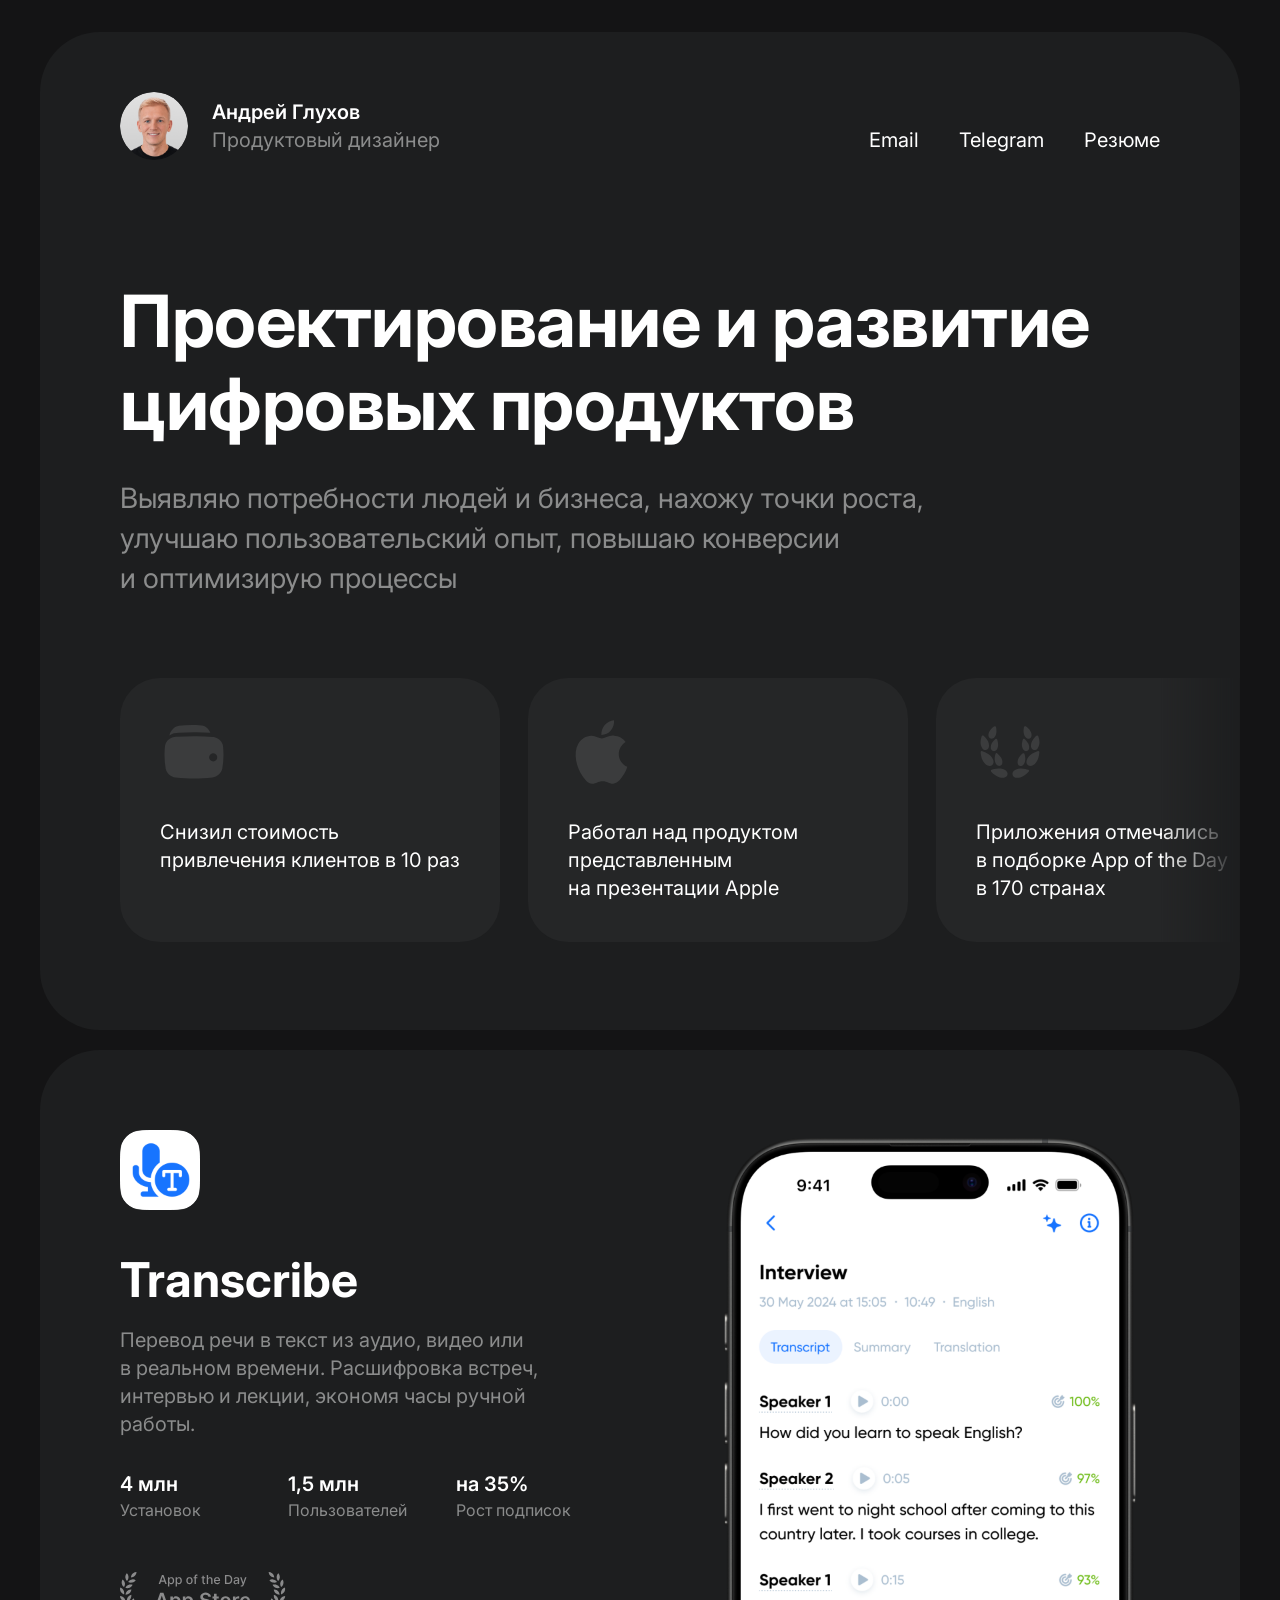
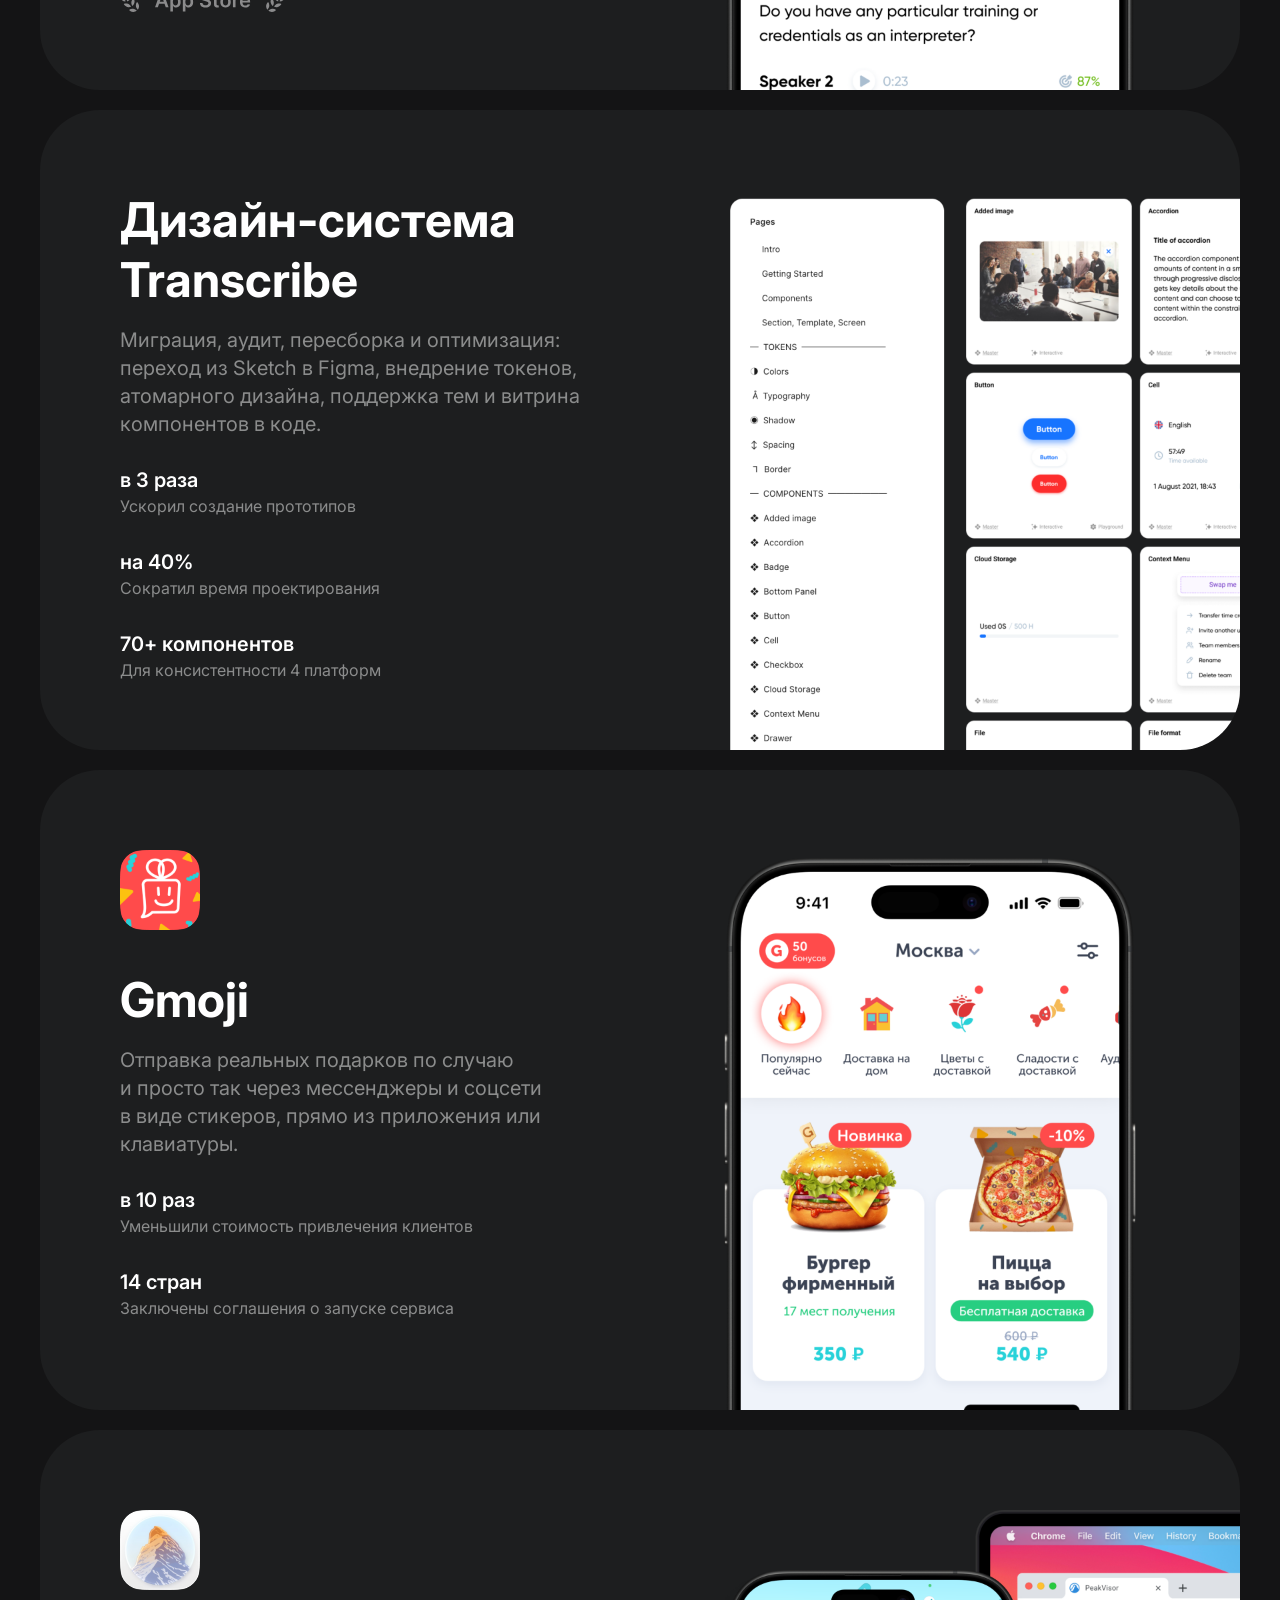
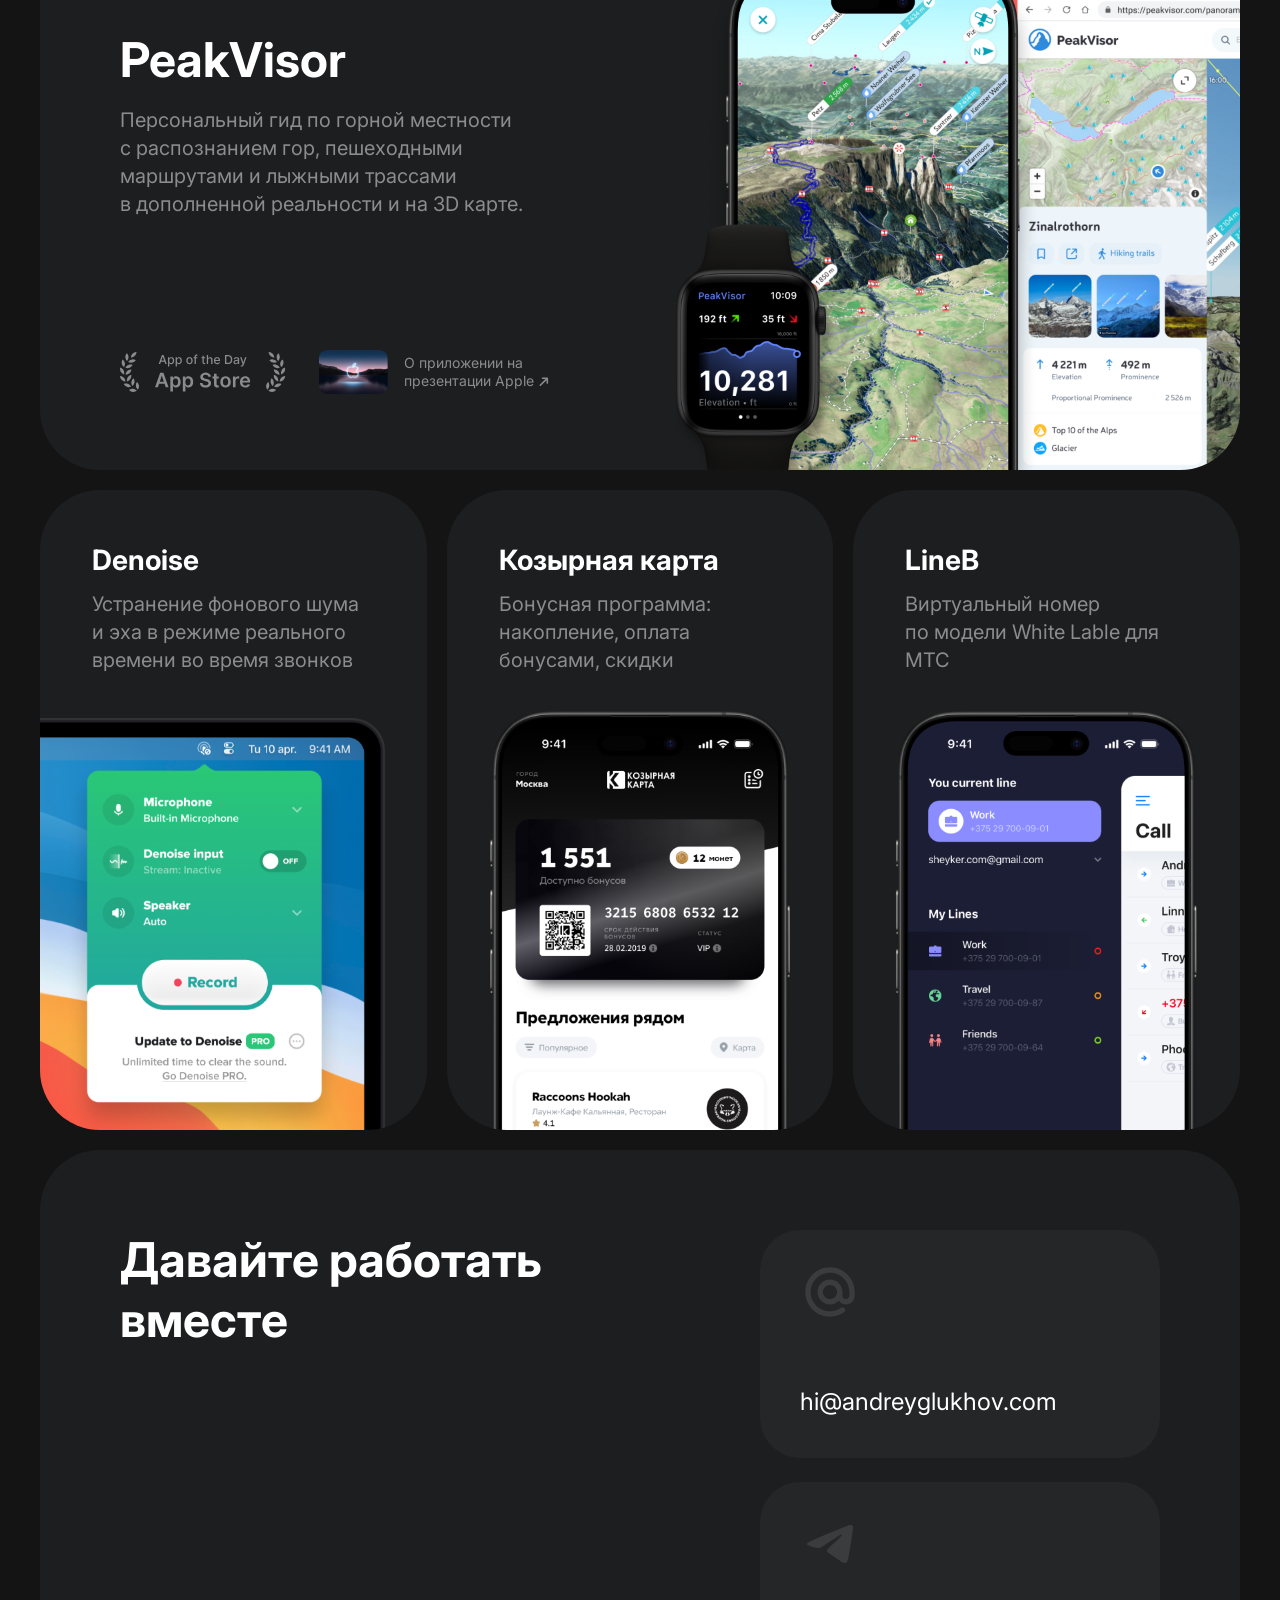
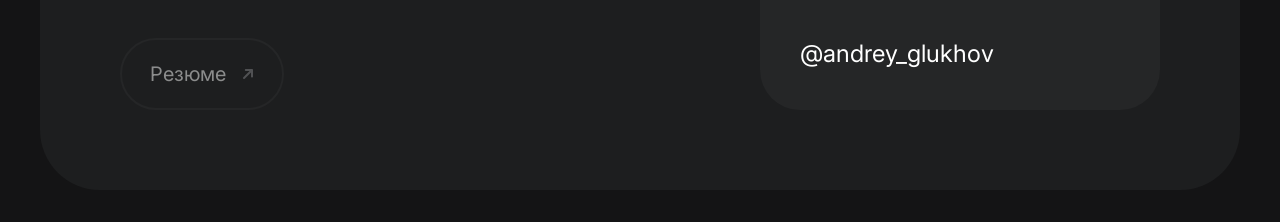
==== commit 427545b5: "Обновить контактный email портфолио" ====
--- a/index.html
+++ b/index.html
@@ -131,7 +131,7 @@
         <a class="mobile-header__menu-link" href="/gmoji/">Gmoji</a>
       </nav>
       <div class="mobile-header__menu-contacts">
-        <button class="mobile-header__contact-link email-copy" type="button" data-email="sheyker.com@gmail.com" aria-label="Скопировать email sheyker.com@gmail.com"><span>Email</span><span class="email-copy__icons" aria-hidden="true"><svg class="email-copy__copy" width="16" height="16" viewBox="0 0 24 24" fill="none" xmlns="http://www.w3.org/2000/svg">
+        <button class="mobile-header__contact-link email-copy" type="button" data-email="hi@andreyglukhov.com" aria-label="Скопировать email hi@andreyglukhov.com"><span>Email</span><span class="email-copy__icons" aria-hidden="true"><svg class="email-copy__copy" width="16" height="16" viewBox="0 0 24 24" fill="none" xmlns="http://www.w3.org/2000/svg">
 <path d="M9 15C9 12.1716 9 10.7574 9.87868 9.87868C10.7574 9 12.1716 9 15 9L16 9C18.8284 9 20.2426 9 21.1213 9.87868C22 10.7574 22 12.1716 22 15V16C22 18.8284 22 20.2426 21.1213 21.1213C20.2426 22 18.8284 22 16 22H15C12.1716 22 10.7574 22 9.87868 21.1213C9 20.2426 9 18.8284 9 16L9 15Z" stroke="currentColor" stroke-width="1.5" stroke-linecap="round" stroke-linejoin="round"/>
 <path d="M16.9999 9C16.9975 6.04291 16.9528 4.51121 16.092 3.46243C15.9258 3.25989 15.7401 3.07418 15.5376 2.90796C14.4312 2 12.7875 2 9.5 2C6.21252 2 4.56878 2 3.46243 2.90796C3.25989 3.07417 3.07418 3.25989 2.90796 3.46243C2 4.56878 2 6.21252 2 9.5C2 12.7875 2 14.4312 2.90796 15.5376C3.07417 15.7401 3.25989 15.9258 3.46243 16.092C4.51121 16.9528 6.04291 16.9975 9 16.9999" stroke="currentColor" stroke-width="1.5" stroke-linecap="round" stroke-linejoin="round"/>
 </svg><svg class="email-copy__check" width="16" height="16" viewBox="0 0 24 24" fill="none" stroke="currentColor" stroke-width="2" stroke-linecap="round" stroke-linejoin="round"><path d="m5 12 4 4L19 6"/></svg></span></button>
@@ -163,7 +163,7 @@
           </div>
 
           <nav class="header__nav" aria-label="Основная навигация">
-            <button class="header__link email-copy" type="button" data-email="sheyker.com@gmail.com" aria-label="Скопировать email sheyker.com@gmail.com"><span>Email</span><span class="email-copy__icons" aria-hidden="true"><svg class="email-copy__copy" width="16" height="16" viewBox="0 0 24 24" fill="none" xmlns="http://www.w3.org/2000/svg">
+            <button class="header__link email-copy" type="button" data-email="hi@andreyglukhov.com" aria-label="Скопировать email hi@andreyglukhov.com"><span>Email</span><span class="email-copy__icons" aria-hidden="true"><svg class="email-copy__copy" width="16" height="16" viewBox="0 0 24 24" fill="none" xmlns="http://www.w3.org/2000/svg">
 <path d="M9 15C9 12.1716 9 10.7574 9.87868 9.87868C10.7574 9 12.1716 9 15 9L16 9C18.8284 9 20.2426 9 21.1213 9.87868C22 10.7574 22 12.1716 22 15V16C22 18.8284 22 20.2426 21.1213 21.1213C20.2426 22 18.8284 22 16 22H15C12.1716 22 10.7574 22 9.87868 21.1213C9 20.2426 9 18.8284 9 16L9 15Z" stroke="currentColor" stroke-width="1.5" stroke-linecap="round" stroke-linejoin="round"/>
 <path d="M16.9999 9C16.9975 6.04291 16.9528 4.51121 16.092 3.46243C15.9258 3.25989 15.7401 3.07418 15.5376 2.90796C14.4312 2 12.7875 2 9.5 2C6.21252 2 4.56878 2 3.46243 2.90796C3.25989 3.07417 3.07418 3.25989 2.90796 3.46243C2 4.56878 2 6.21252 2 9.5C2 12.7875 2 14.4312 2.90796 15.5376C3.07417 15.7401 3.25989 15.9258 3.46243 16.092C4.51121 16.9528 6.04291 16.9975 9 16.9999" stroke="currentColor" stroke-width="1.5" stroke-linecap="round" stroke-linejoin="round"/>
 </svg><svg class="email-copy__check" width="16" height="16" viewBox="0 0 24 24" fill="none" stroke="currentColor" stroke-width="2" stroke-linecap="round" stroke-linejoin="round"><path d="m5 12 4 4L19 6"/></svg></span></button>
@@ -417,9 +417,9 @@
         </a>
       </div>
       <div class="contact__actions">
-        <button class="contact-card interactive-card contact-card--email-copy" type="button" data-email-copy data-email="sheyker.com@gmail.com" aria-label="Скопировать email sheyker.com@gmail.com">
+        <button class="contact-card interactive-card contact-card--email-copy" type="button" data-email-copy data-email="hi@andreyglukhov.com" aria-label="Скопировать email hi@andreyglukhov.com">
           <img class="contact-card__icon" src="/assets/icon_email_68.svg" alt="" aria-hidden="true">
-          <span class="contact-card__value contact-card__value--copy"><span>sheyker.com@gmail.com</span><span class="email-copy__icons" aria-hidden="true"><svg class="email-copy__copy" width="20" height="20" viewBox="0 0 24 24" fill="none" xmlns="http://www.w3.org/2000/svg">
+          <span class="contact-card__value contact-card__value--copy"><span>hi@andreyglukhov.com</span><span class="email-copy__icons" aria-hidden="true"><svg class="email-copy__copy" width="20" height="20" viewBox="0 0 24 24" fill="none" xmlns="http://www.w3.org/2000/svg">
 <path d="M9 15C9 12.1716 9 10.7574 9.87868 9.87868C10.7574 9 12.1716 9 15 9L16 9C18.8284 9 20.2426 9 21.1213 9.87868C22 10.7574 22 12.1716 22 15V16C22 18.8284 22 20.2426 21.1213 21.1213C20.2426 22 18.8284 22 16 22H15C12.1716 22 10.7574 22 9.87868 21.1213C9 20.2426 9 18.8284 9 16L9 15Z" stroke="currentColor" stroke-width="1.5" stroke-linecap="round" stroke-linejoin="round"/>
 <path d="M16.9999 9C16.9975 6.04291 16.9528 4.51121 16.092 3.46243C15.9258 3.25989 15.7401 3.07418 15.5376 2.90796C14.4312 2 12.7875 2 9.5 2C6.21252 2 4.56878 2 3.46243 2.90796C3.25989 3.07417 3.07418 3.25989 2.90796 3.46243C2 4.56878 2 6.21252 2 9.5C2 12.7875 2 14.4312 2.90796 15.5376C3.07417 15.7401 3.25989 15.9258 3.46243 16.092C4.51121 16.9528 6.04291 16.9975 9 16.9999" stroke="currentColor" stroke-width="1.5" stroke-linecap="round" stroke-linejoin="round"/>
 </svg><svg class="email-copy__check" width="20" height="20" viewBox="0 0 24 24" fill="none" stroke="currentColor" stroke-width="2" stroke-linecap="round" stroke-linejoin="round"><path d="m5 12 4 4L19 6"/></svg></span></span>
